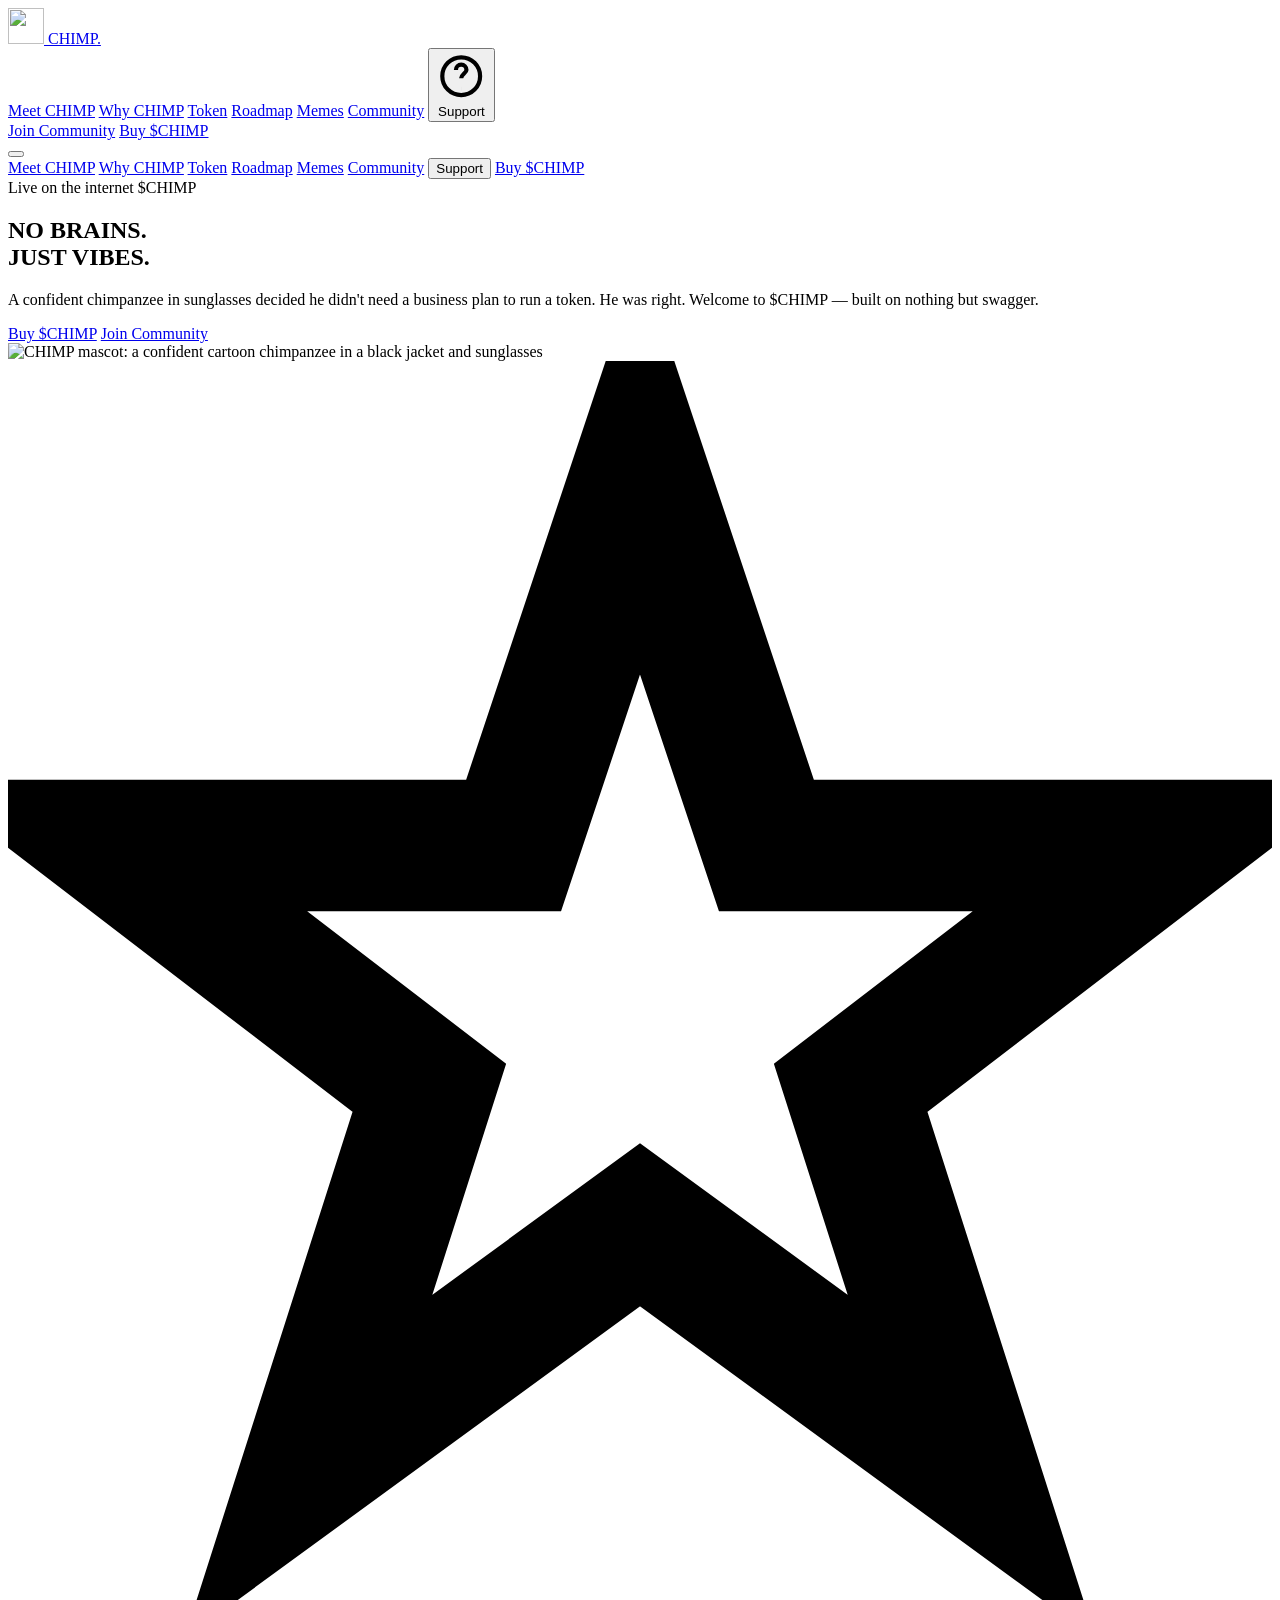
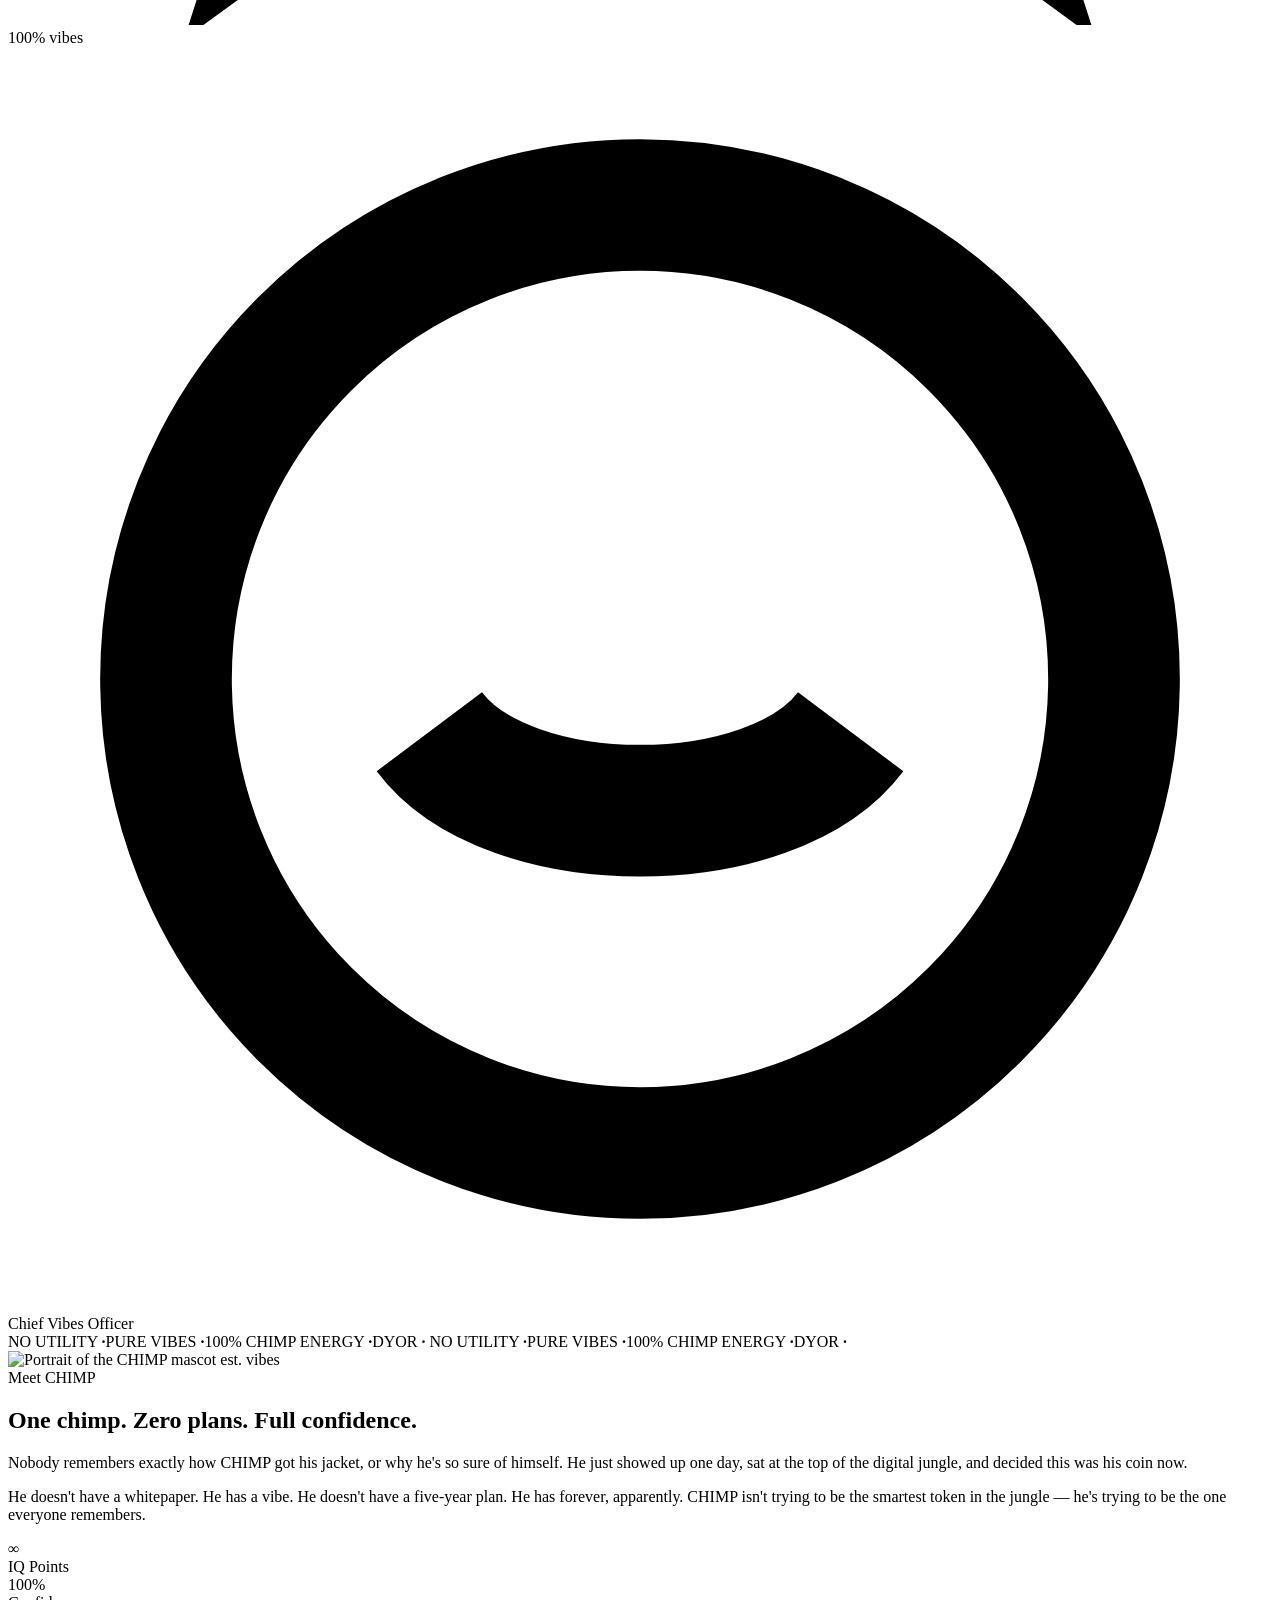
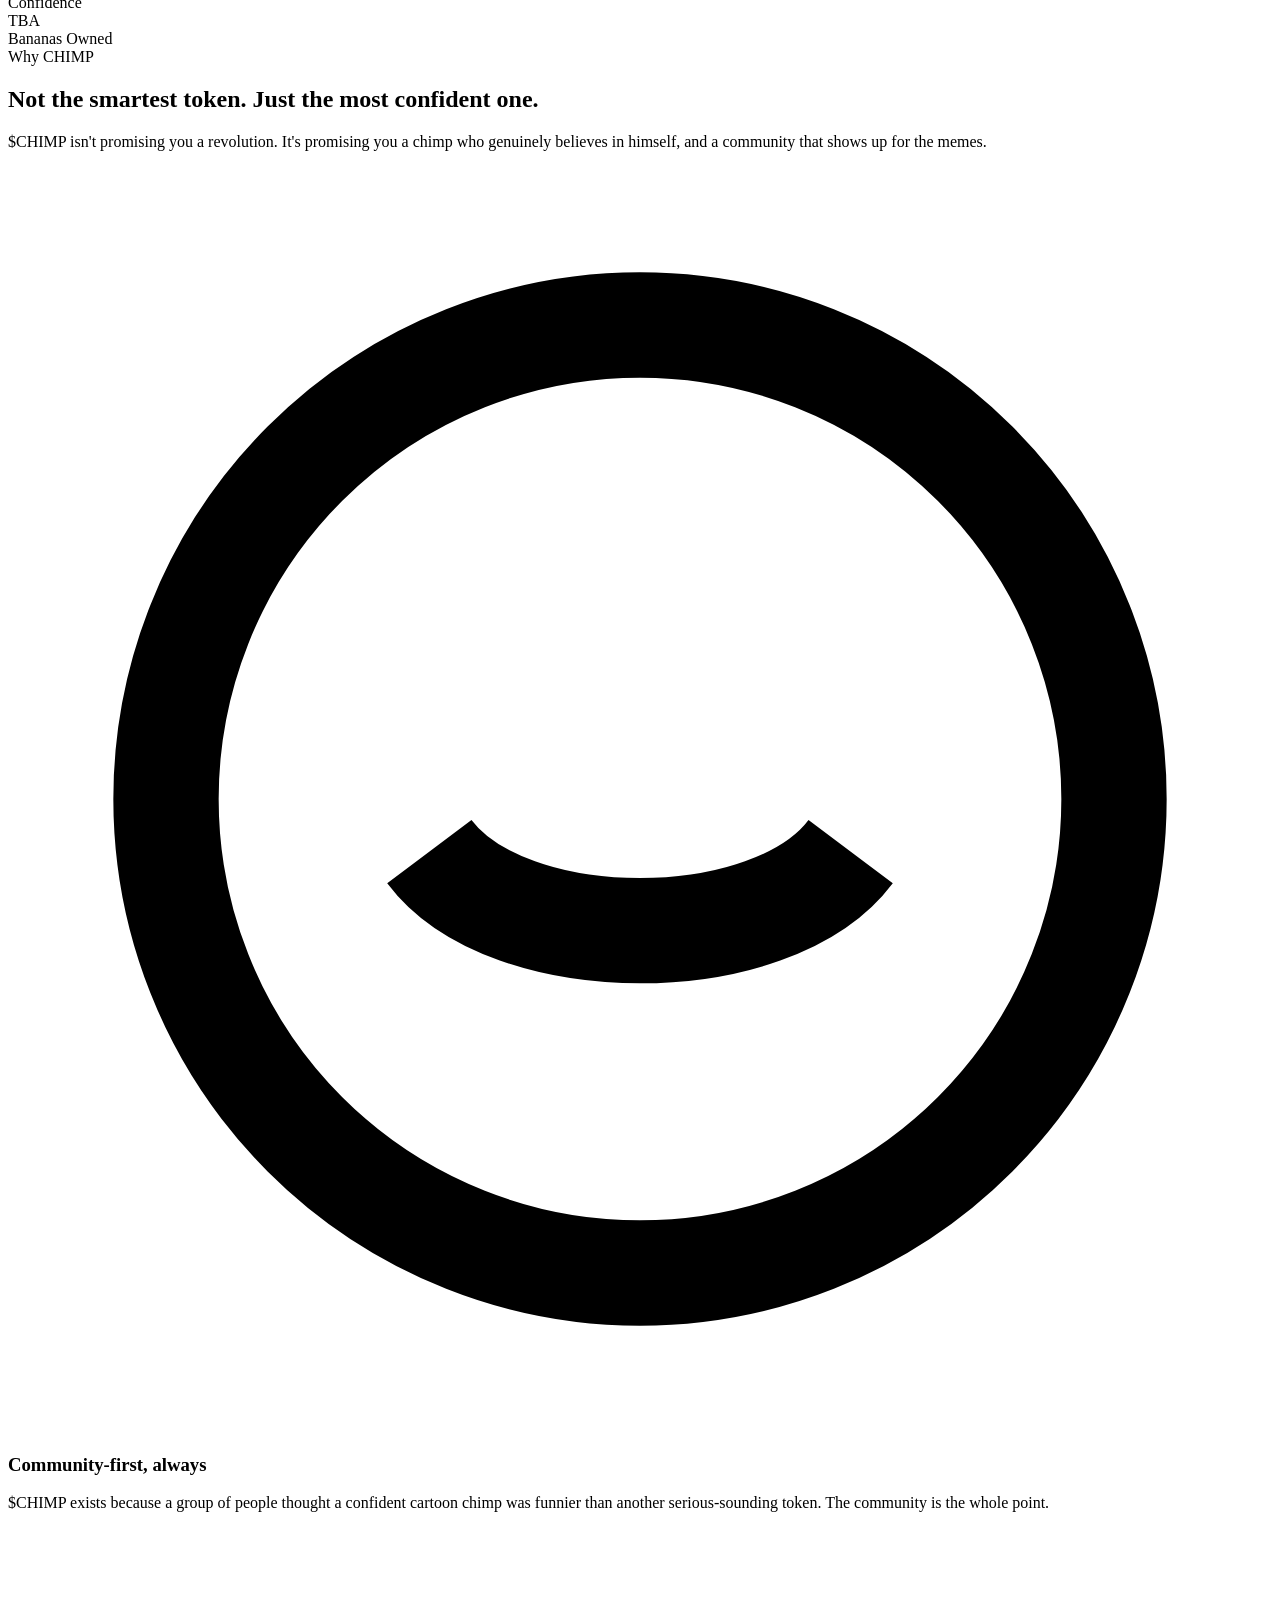
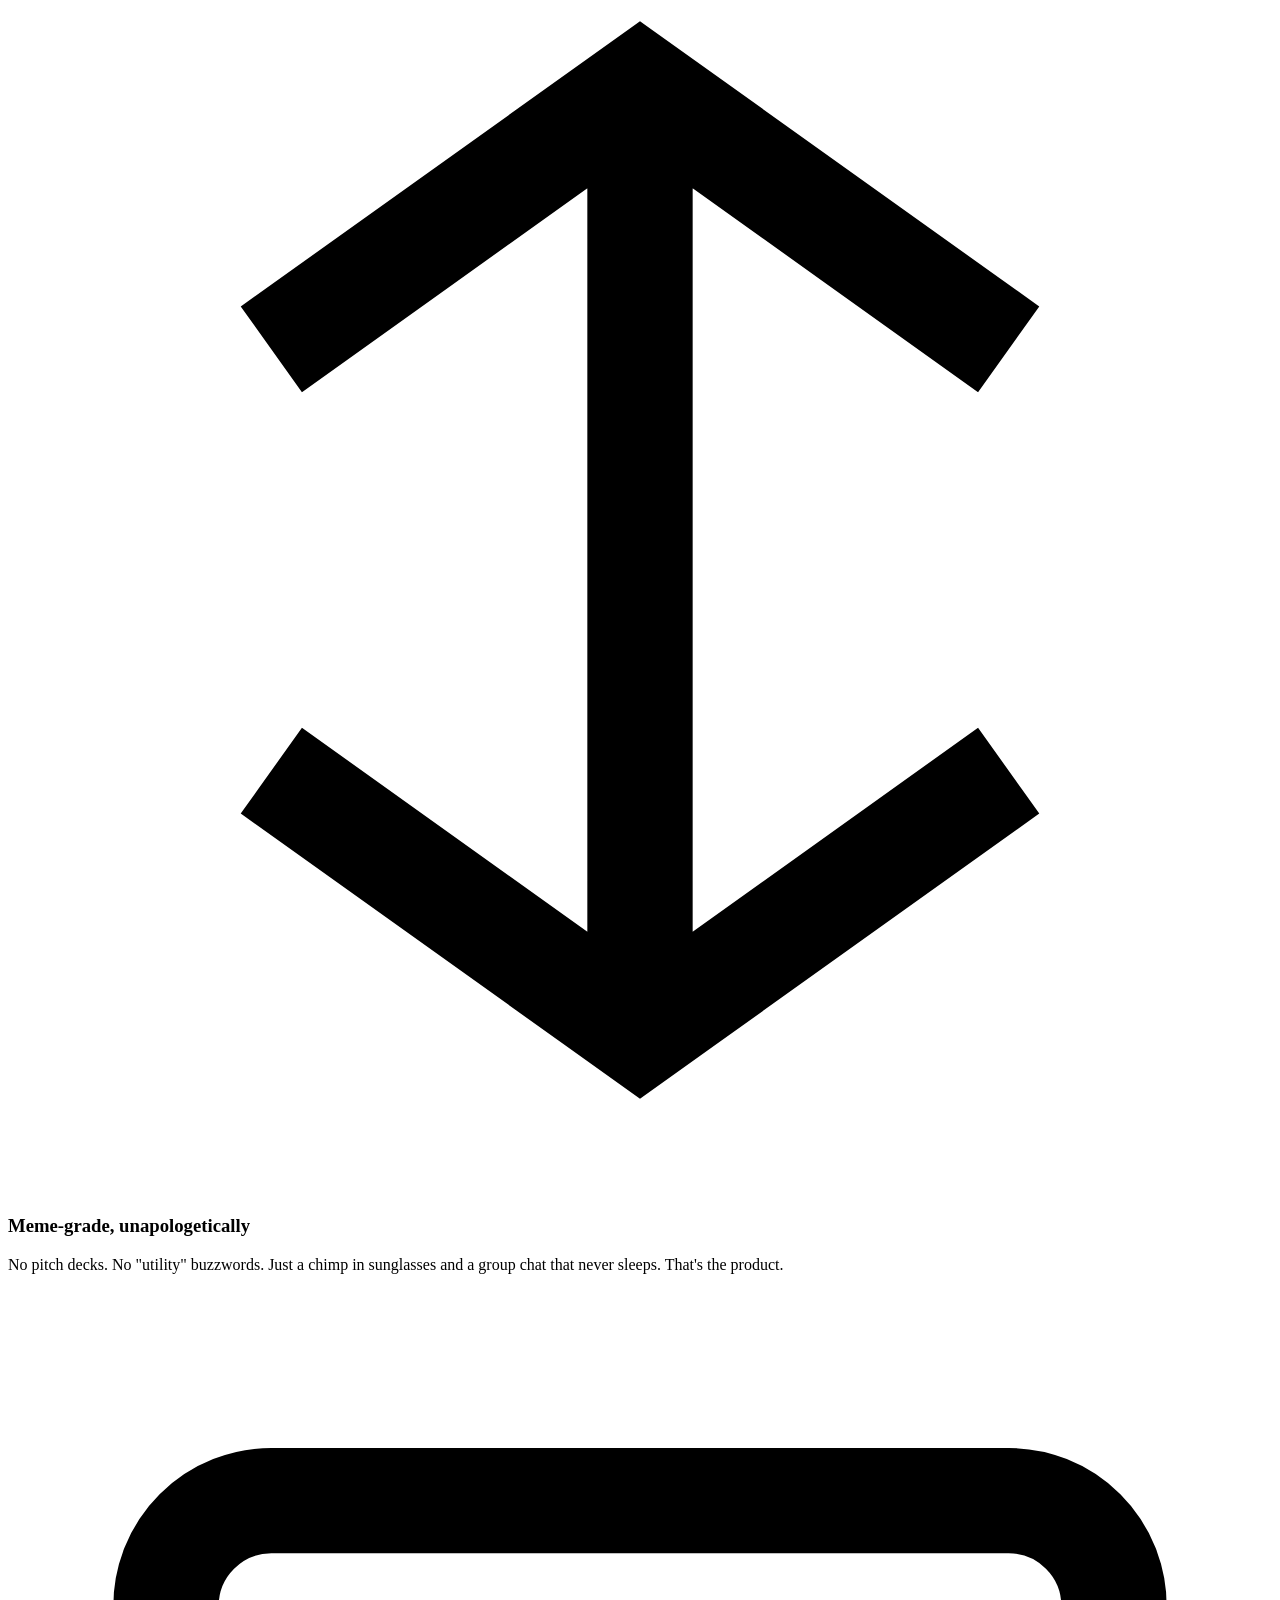
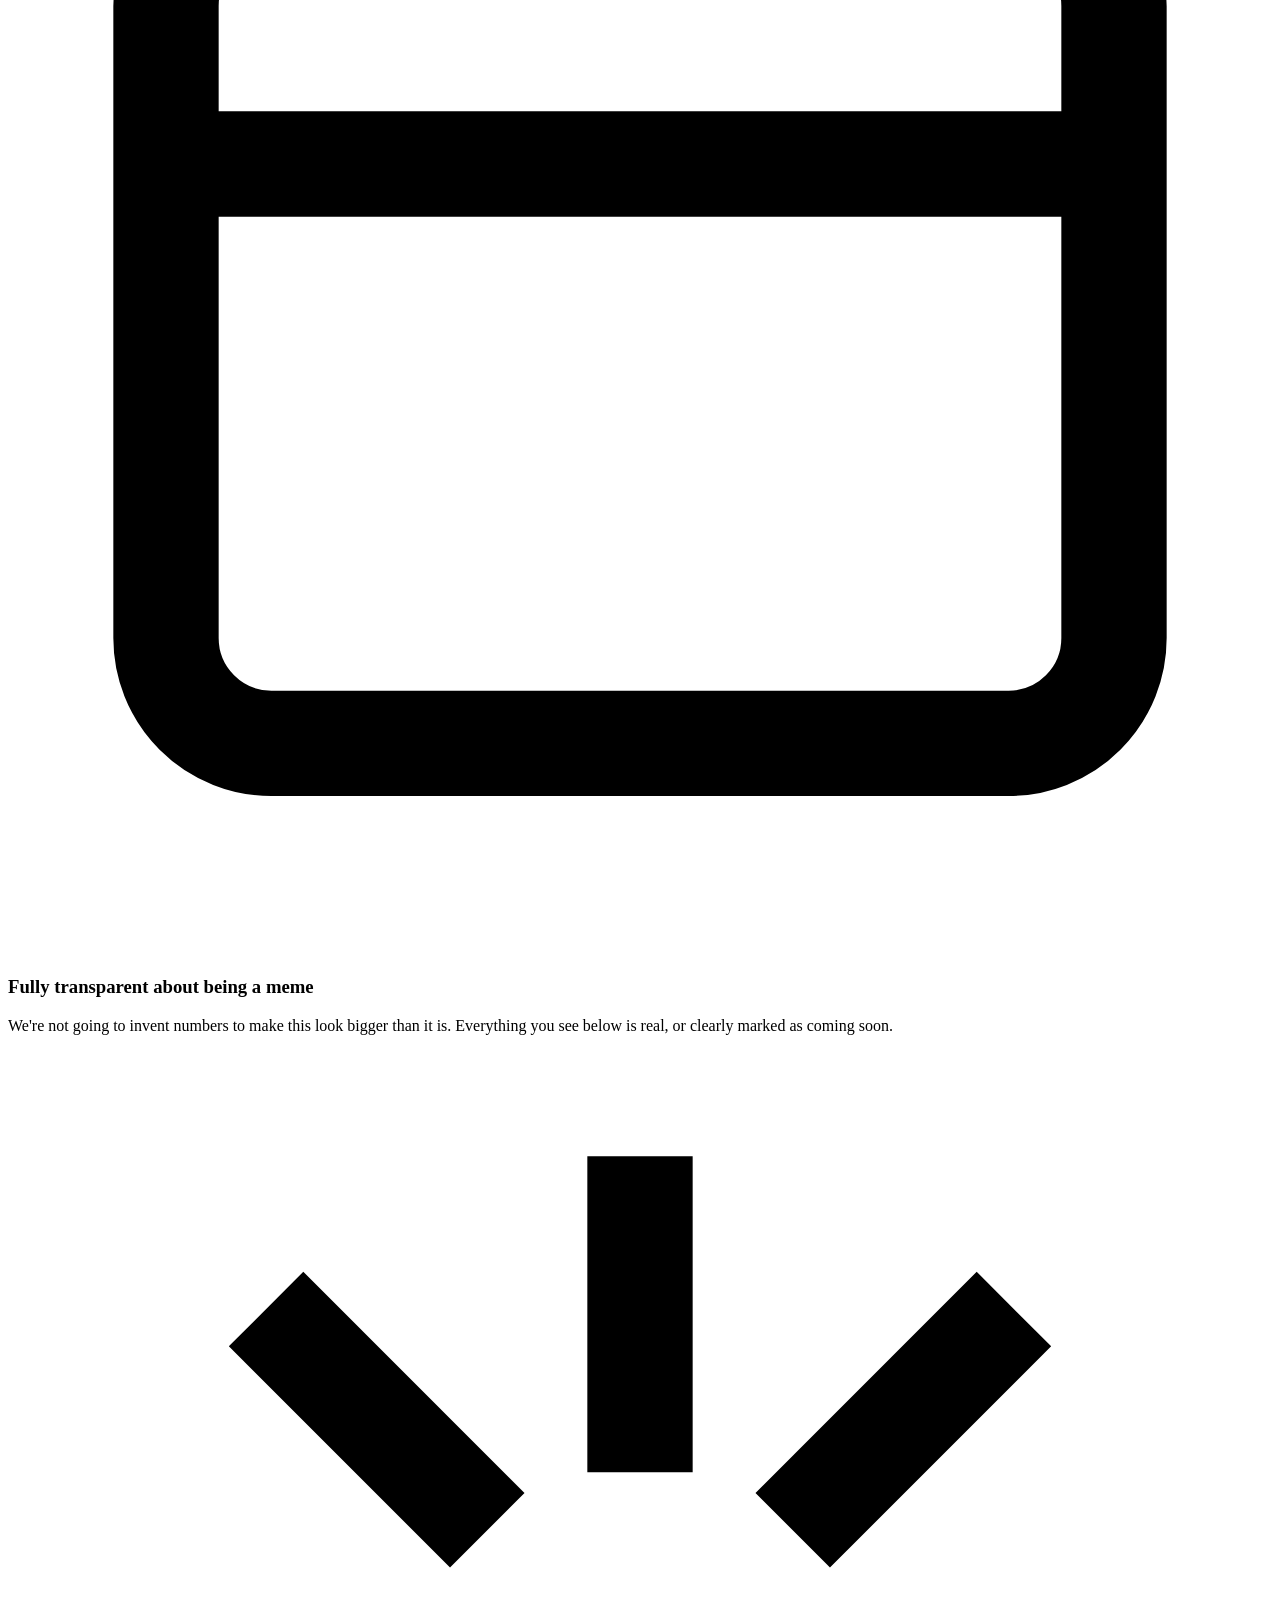
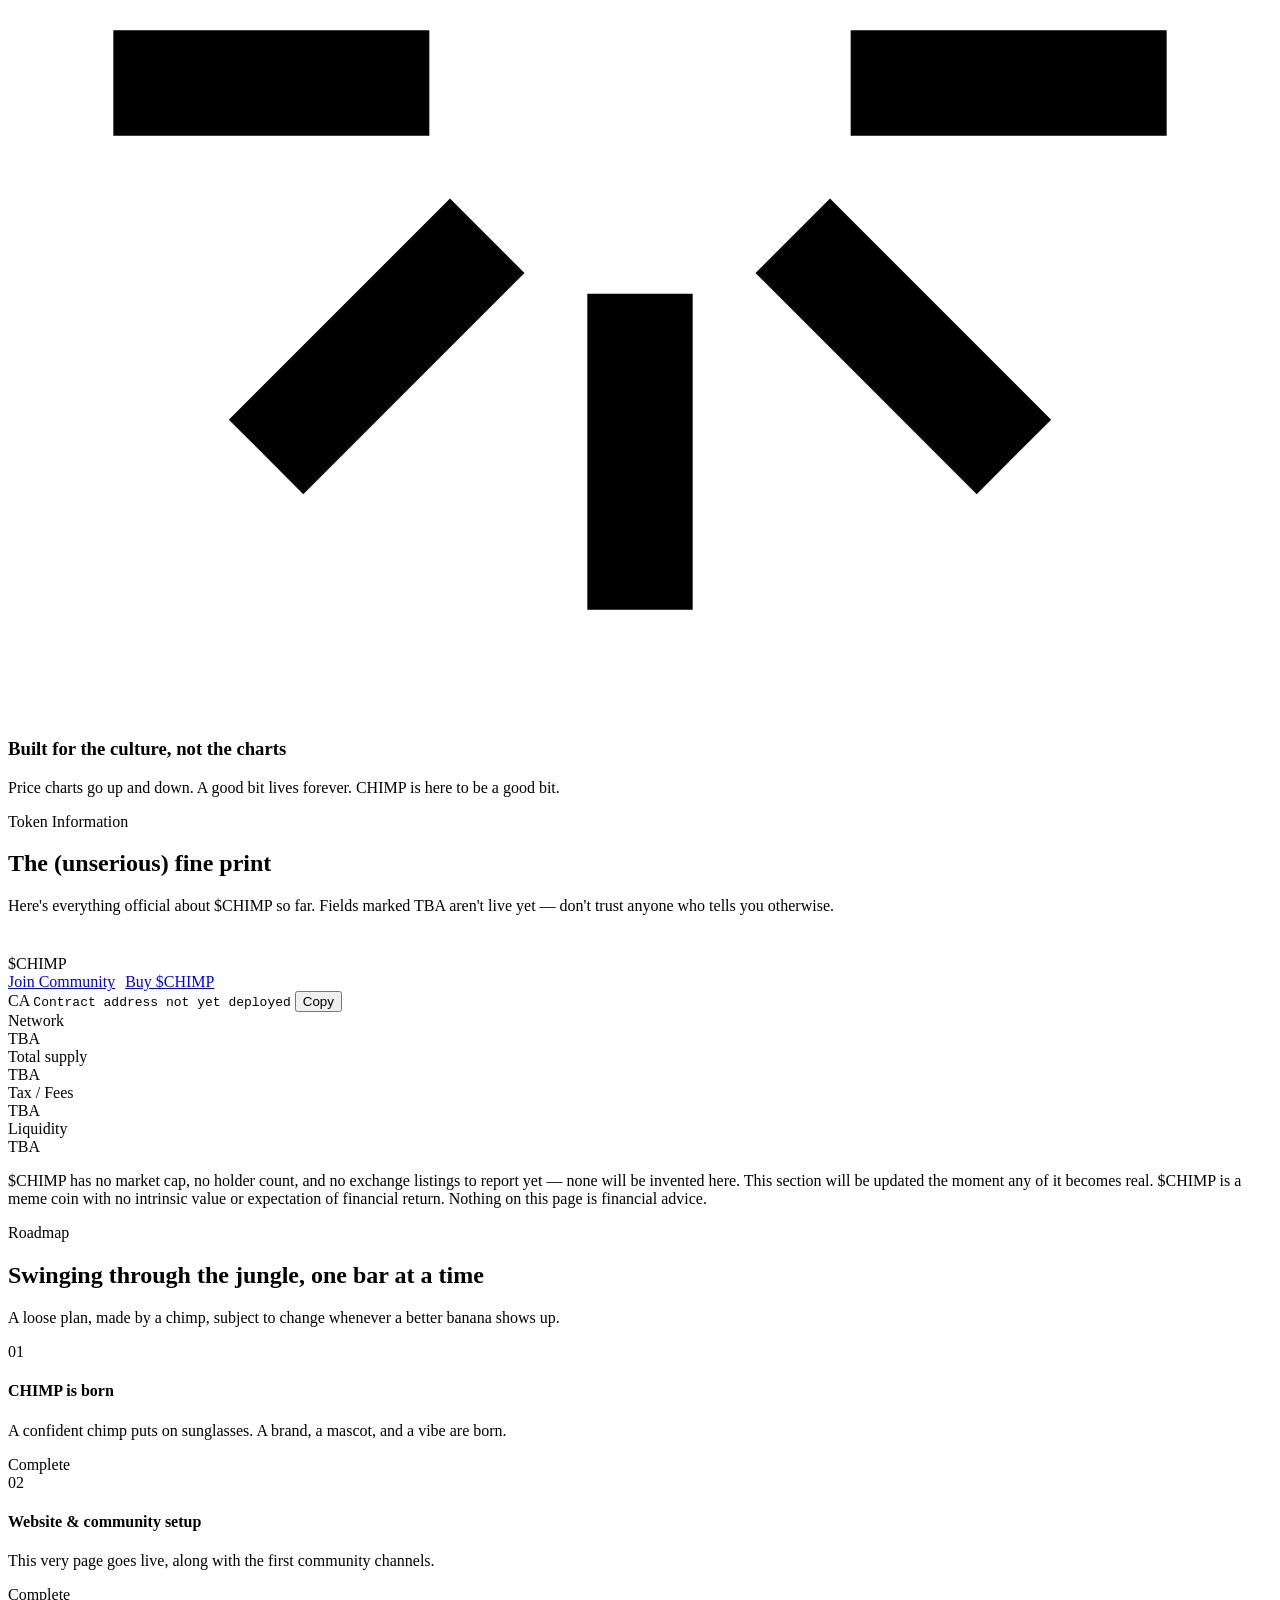
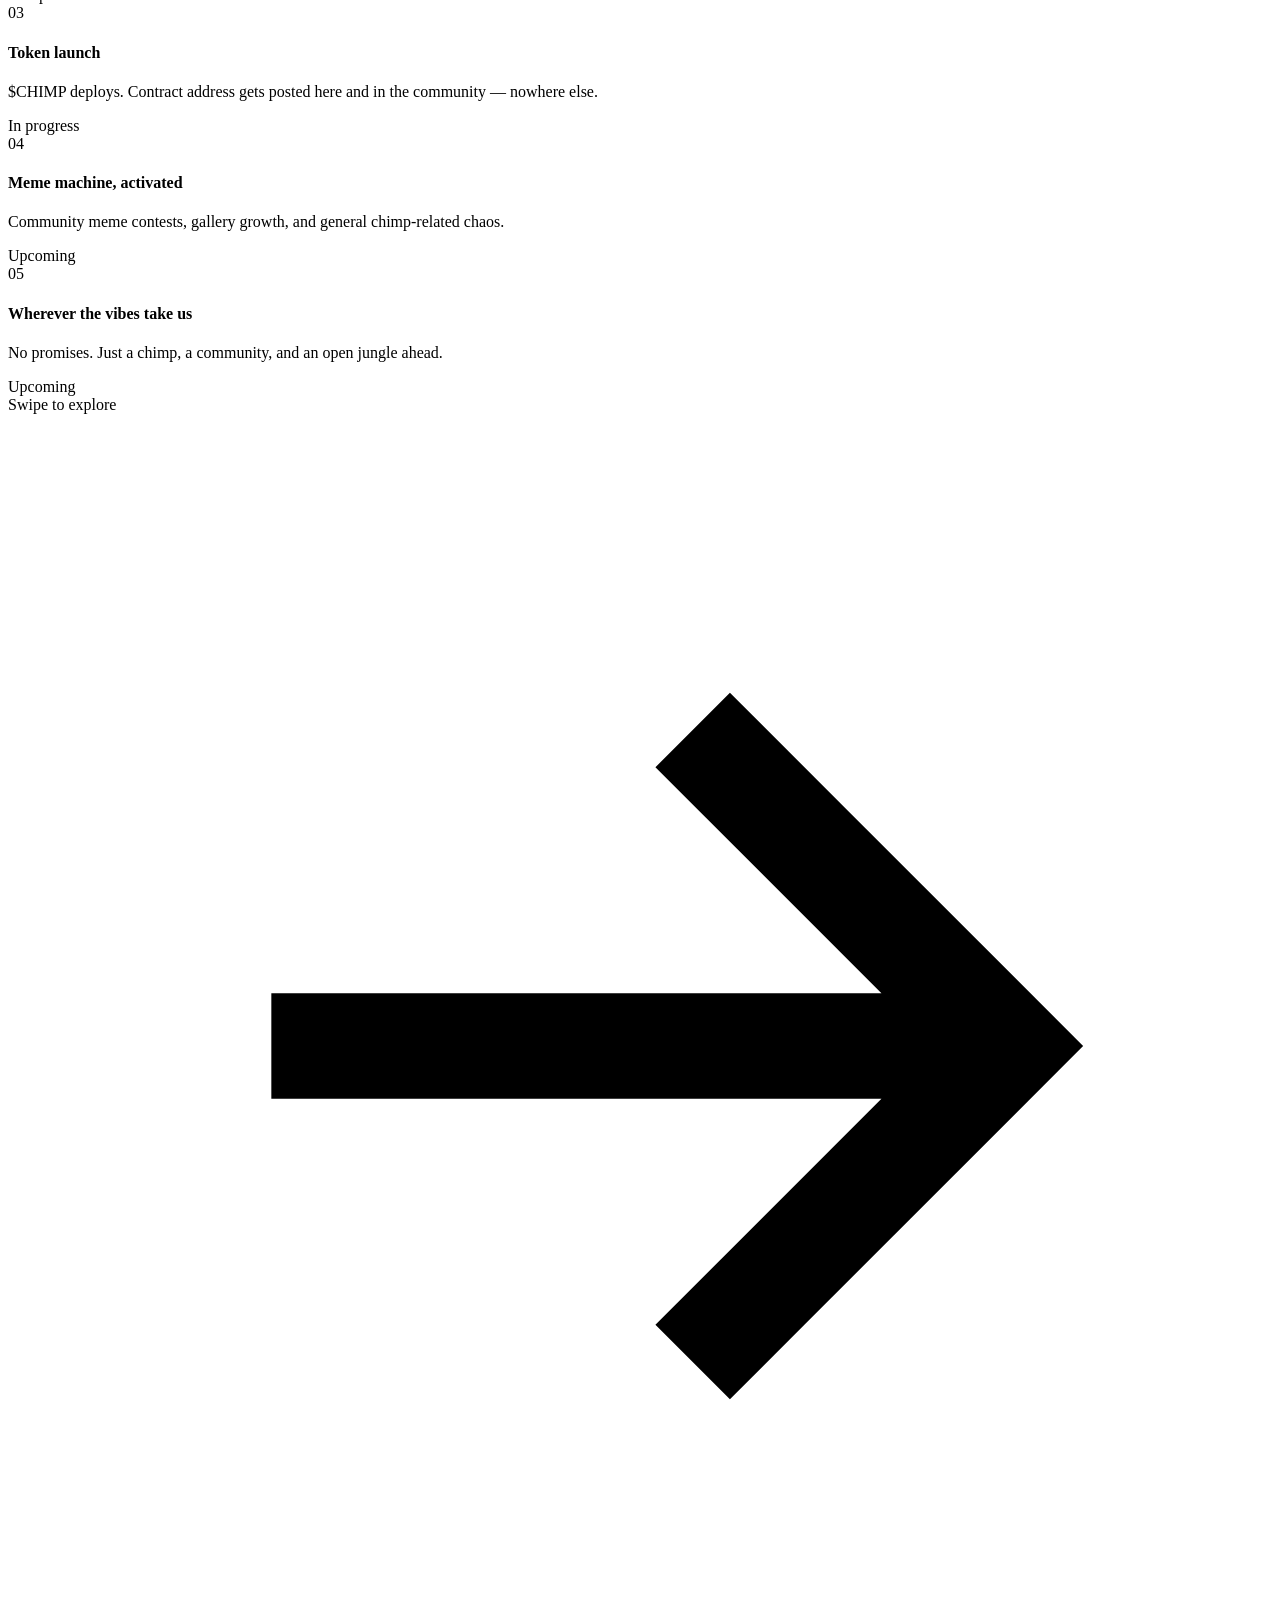
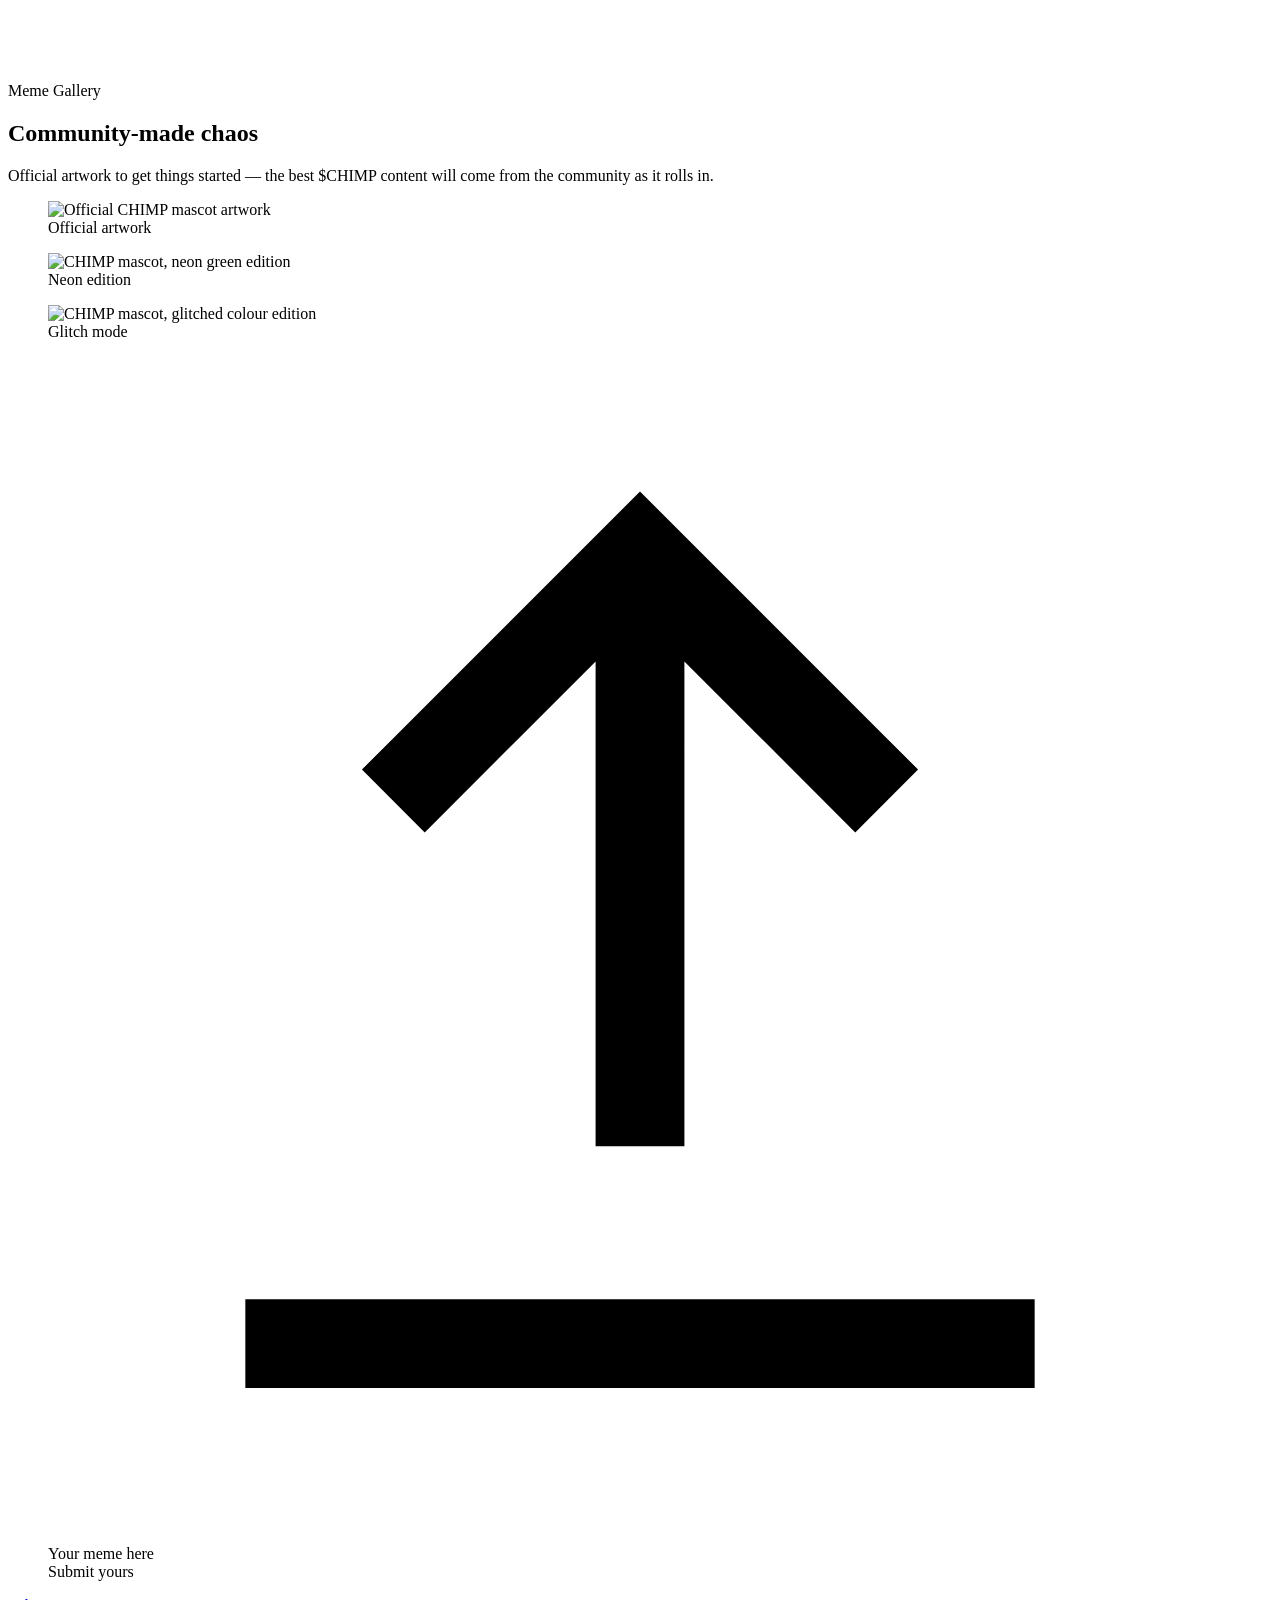
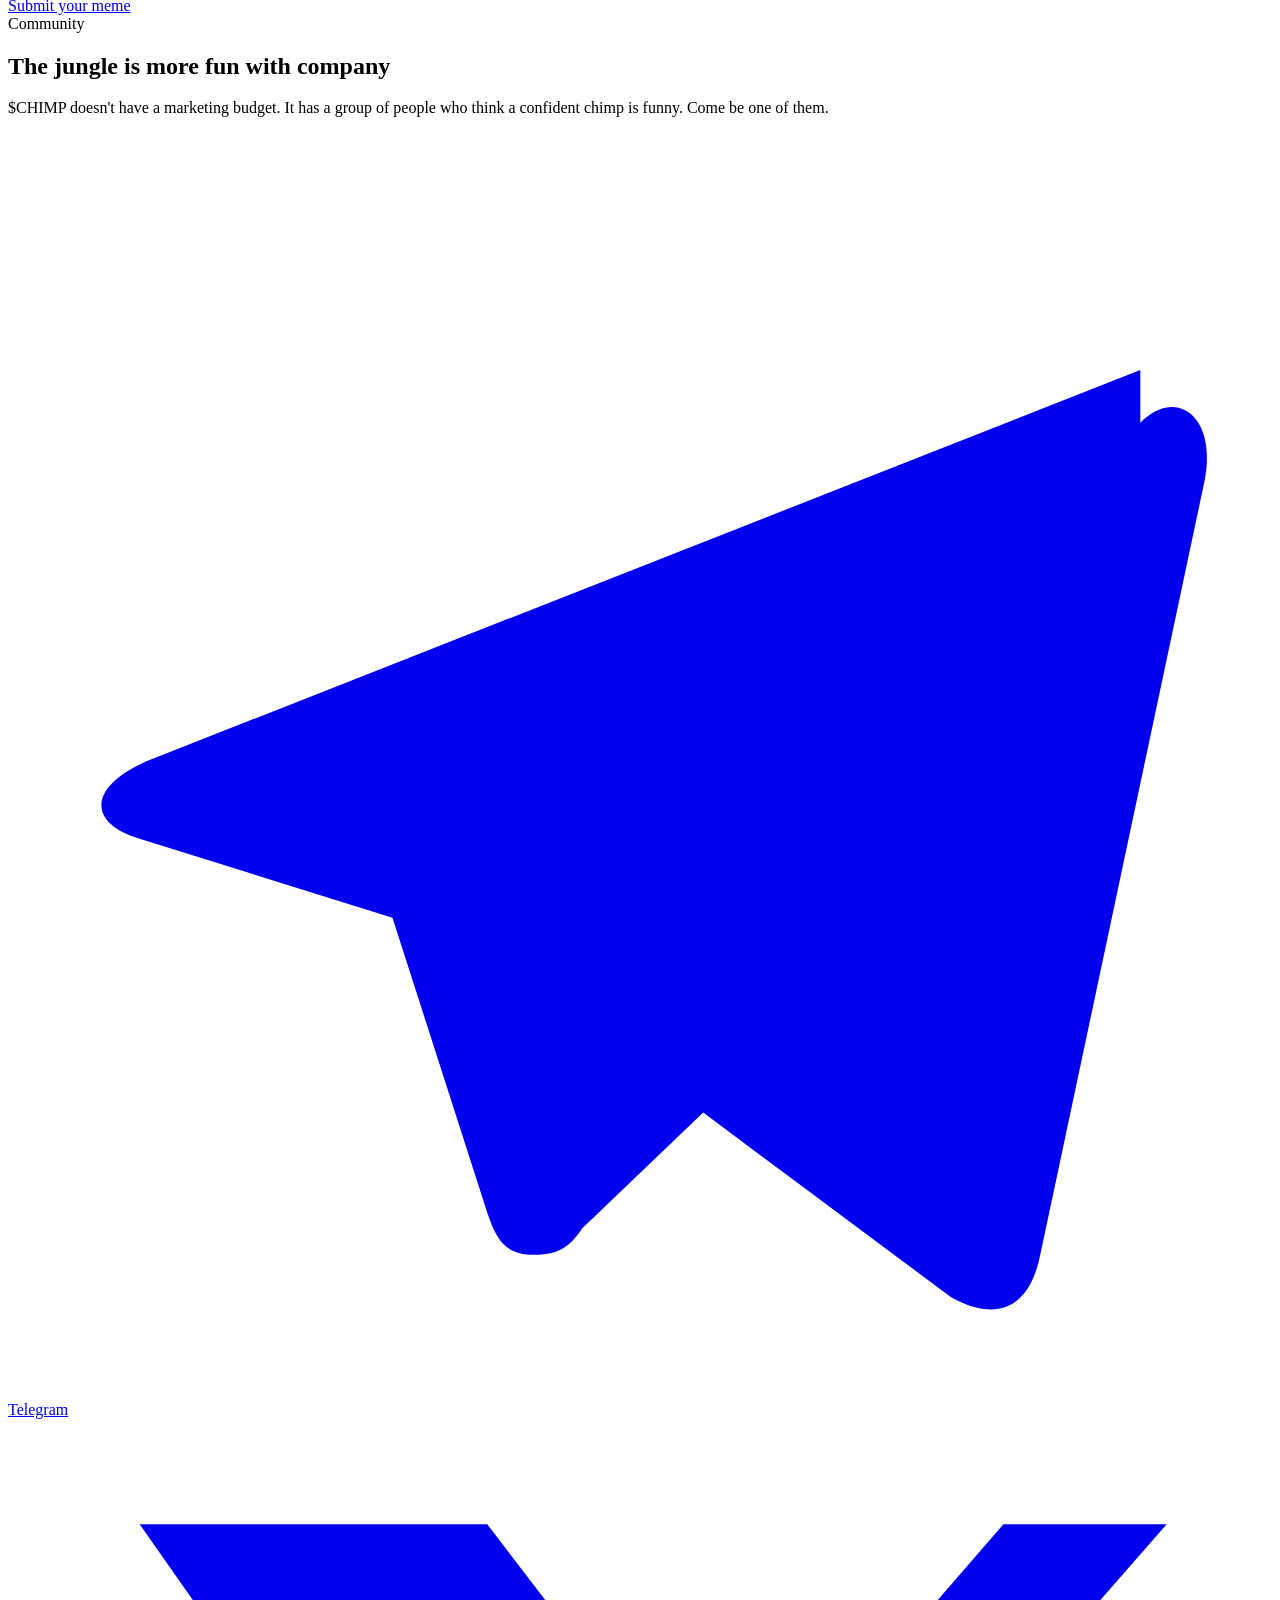
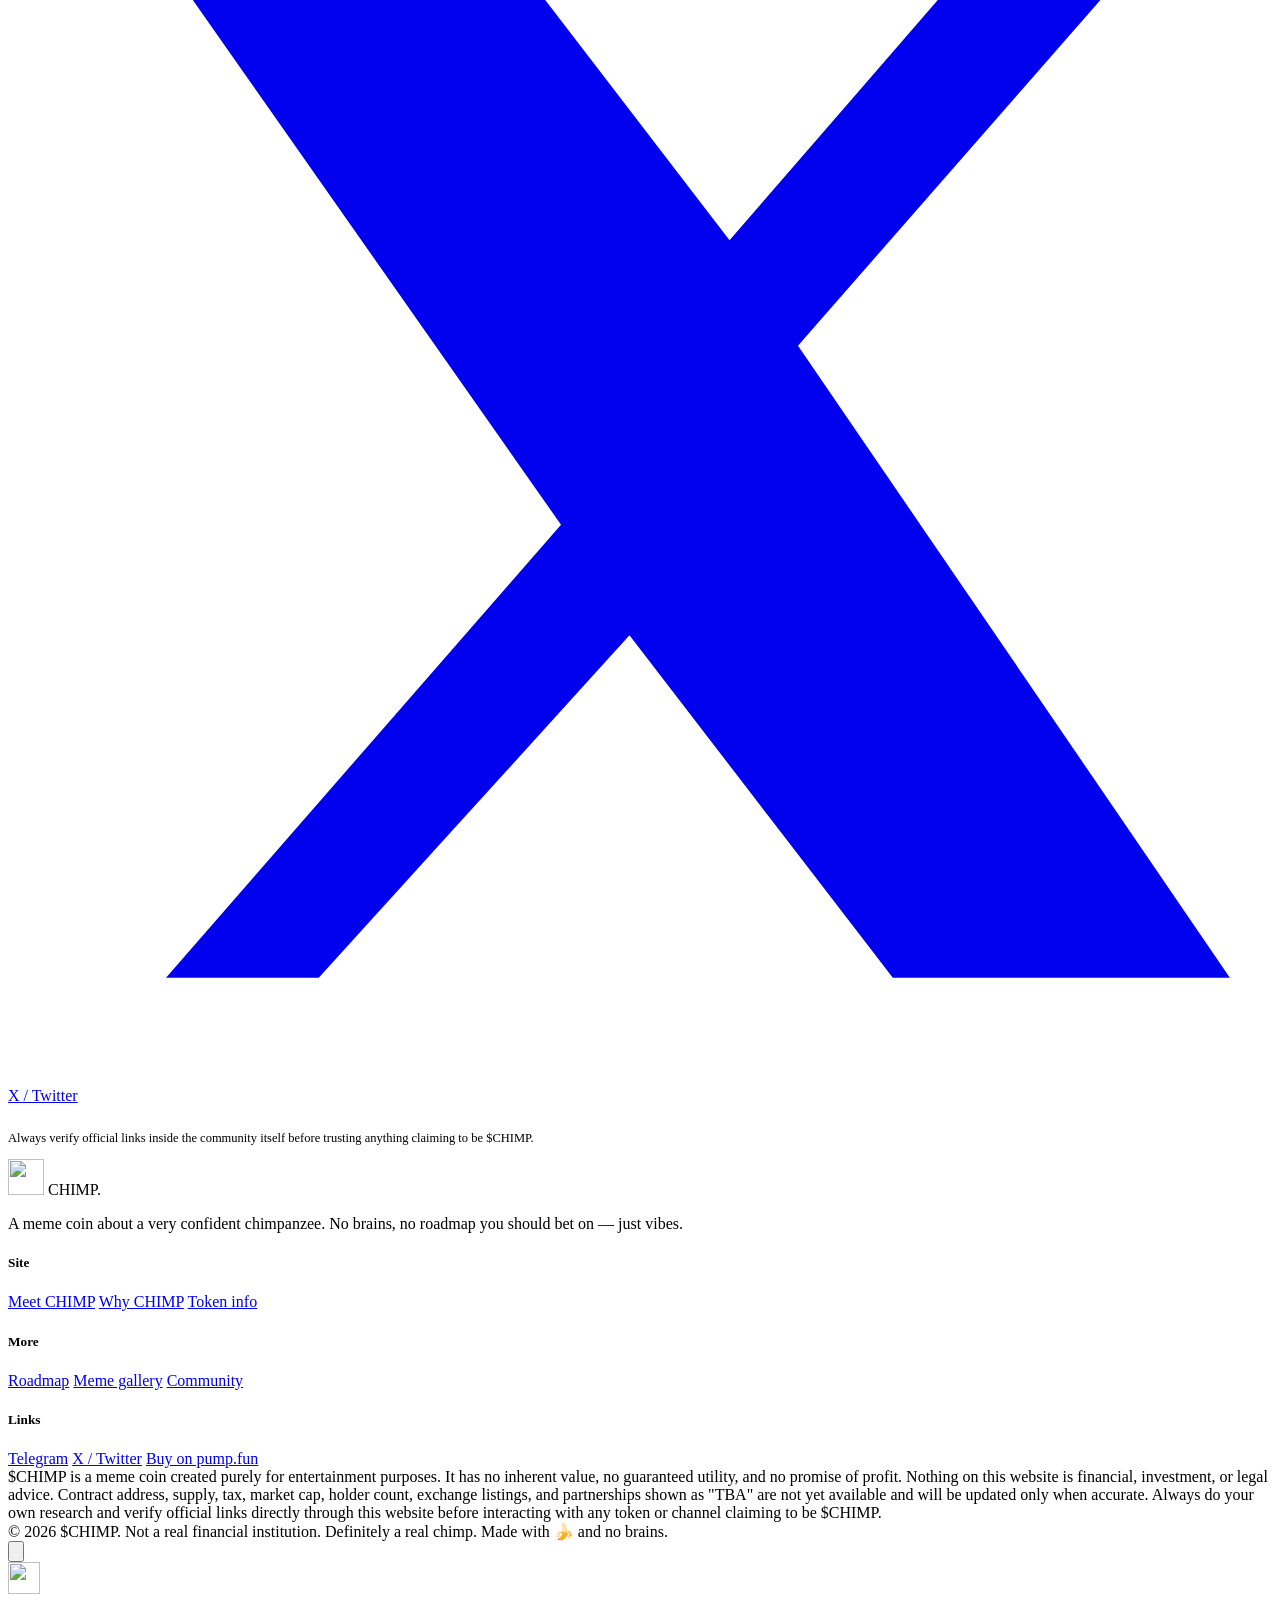
==== index.html @ d6e0fd84 "Update index.html" ====
<!DOCTYPE html>
<html lang="en">
<head>
<meta charset="UTF-8">
<meta name="viewport" content="width=device-width, initial-scale=1.0, viewport-fit=cover">
<title>$CHIMP — No Brains. Just Vibes.</title>
<meta name="description" content="$CHIMP is a meme coin with no utility, no roadmap you should trust, and unlimited vibes.">

<!-- social preview -->
<meta property="og:title" content="$CHIMP — No Brains. Just Vibes.">
<meta property="og:description" content="A confident chimpanzee in sunglasses runs this coin. No brains, no promises — just vibes.">
<meta property="og:image" content="assets/images/chimp-mascot.webp">
<meta property="og:type" content="website">
<meta name="twitter:card" content="summary_large_image">

<link rel="icon" type="image/webp" href="assets/images/chimp-icon.webp">
<link rel="apple-touch-icon" href="assets/images/chimp-icon.webp">

<!-- preload the hero image so it paints as fast as possible -->
<link rel="preload" as="image" href="assets/images/chimp-mascot.webp" type="image/webp" fetchpriority="high">

<link rel="preconnect" href="https://fonts.googleapis.com">
<link rel="preconnect" href="https://fonts.gstatic.com" crossorigin>
<link href="https://fonts.googleapis.com/css2?family=Unbounded:wght@400;500;600;800;900&family=Manrope:wght@400;500;600;700;800&display=swap" rel="stylesheet">

<link rel="stylesheet" href="css/styles.css">
</head>
<body>

<div class="canopy-noise" aria-hidden="true"></div>

<header class="site-nav" id="siteNav">
  <div class="nav-inner">
    <a href="#top" class="brand">
      <span class="brand-mark"><img src="assets/images/chimp-icon.webp" width="36" height="36" alt=""></span>
      <span class="brand-word">CHIMP<span>.</span></span>
    </a>
    <nav class="links">
      <a href="#meet">Meet CHIMP</a>
      <a href="#why">Why CHIMP</a>
      <a href="#token">Token</a>
      <a href="#roadmap">Roadmap</a>
      <a href="#memes">Memes</a>
      <a href="#community">Community</a>
      <button type="button" class="nav-support-btn" id="supportNavBtn">
        <svg viewBox="0 0 24 24" fill="none" stroke="currentColor" stroke-width="2"><path d="M12 18h.01M9.5 9a2.5 2.5 0 0 1 5 0c0 1.5-2.5 2-2.5 4"/><circle cx="12" cy="12" r="9"/></svg>
        Support
      </button>
    </nav>
    <div class="nav-cta">
      <a href="https://t.me/chimpbuytld" target="_blank" rel="noopener noreferrer" class="btn btn-ghost btn-sm">Join Community</a>
      <a href="https://pump.fun/join/unlikesalmon140" target="_blank" rel="noopener noreferrer" class="btn btn-primary btn-sm">Buy $CHIMP</a>
    </div>
    <button class="menu-btn" id="menuBtn" aria-label="Open menu" aria-expanded="false" aria-controls="mobilePanel"><span></span></button>
  </div>
</header>

<div class="mobile-panel" id="mobilePanel">
  <a href="#meet">Meet CHIMP</a>
  <a href="#why">Why CHIMP</a>
  <a href="#token">Token</a>
  <a href="#roadmap">Roadmap</a>
  <a href="#memes">Memes</a>
  <a href="#community">Community</a>
  <button type="button" id="supportMobileBtn">Support</button>
  <a href="https://pump.fun/join/unlikesalmon140" target="_blank" rel="noopener noreferrer" class="btn btn-primary">Buy $CHIMP</a>
</div>

<main id="top">

  <!-- 1. HERO -->
  <section class="hero" id="hero">
    <div class="hero-copy">
      <div class="badge-row">
        <span class="pill"><span class="dot"></span> Live on the internet</span>
        <span class="pill">$CHIMP</span>
      </div>
      <h1>NO BRAINS.<br><span class="line2">JUST VIBES.</span></h1>
      <p class="lede">A confident chimpanzee in sunglasses decided he didn't need a business plan to run a token. He was right. Welcome to $CHIMP — built on nothing but swagger.</p>
      <div class="hero-actions">
        <a href="https://pump.fun/join/unlikesalmon140" target="_blank" rel="noopener noreferrer" class="btn btn-primary">Buy $CHIMP</a>
        <a href="https://t.me/chimpbuytld" target="_blank" rel="noopener noreferrer" class="btn btn-ghost">Join Community</a>
      </div>
    </div>
    <div class="hero-art">
      <div class="hero-stage" id="heroStage">
        <div class="glow-orb" aria-hidden="true"></div>
        <div class="stage-ring ring2" aria-hidden="true"></div>
        <div class="stage-ring" aria-hidden="true"></div>
        <div class="spotlight-beam" aria-hidden="true"></div>
        <div class="mascot-frame animate" id="mascotFrame">
          <div class="mascot-tilt" id="mascotTilt">
            <img src="assets/images/chimp-mascot.webp" width="1103" height="1100" alt="CHIMP mascot: a confident cartoon chimpanzee in a black jacket and sunglasses" fetchpriority="high">
            <div class="mascot-shine" aria-hidden="true"></div>
          </div>
        </div>
        <span class="stage-chip chip-a"><svg viewBox="0 0 24 24" fill="none" stroke="currentColor" stroke-width="2.5"><path d="M12 2l2.4 7.2H22l-6 4.6 2.3 7.2L12 16.4l-6.3 4.6L8 13.8 2 9.2h7.6z"/></svg> 100% vibes</span>
        <span class="stage-chip chip-b"><svg viewBox="0 0 24 24" fill="none" stroke="currentColor" stroke-width="2.5"><circle cx="12" cy="12" r="9"/><path d="M8 13c1.5 2 6.5 2 8 0"/></svg> Chief Vibes Officer</span>
      </div>
    </div>
  </section>

  <div class="wrap">
    <div class="ticker-strip">
      <div class="ticker-track" aria-hidden="true">
        <span>NO UTILITY <b>·</b></span><span>PURE VIBES <b>·</b></span><span>100% CHIMP ENERGY <b>·</b></span><span>DYOR <b>·</b></span>
        <span>NO UTILITY <b>·</b></span><span>PURE VIBES <b>·</b></span><span>100% CHIMP ENERGY <b>·</b></span><span>DYOR <b>·</b></span>
      </div>
    </div>
  </div>

  <!-- 2. MEET CHIMP -->
  <section class="section-pad" id="meet">
    <div class="wrap">
      <div class="meet-grid">
        <div class="meet-art">
          <div class="frame">
            <img src="assets/images/chimp-mascot.webp" width="1103" height="1100" loading="lazy" alt="Portrait of the CHIMP mascot">
            <span class="corner-tag">est. vibes</span>
          </div>
        </div>
        <div class="meet-copy">
          <div class="eyebrow-tag">Meet CHIMP</div>
          <h2 class="section-title" style="max-width:none;">One chimp. Zero plans. Full confidence.</h2>
          <p>Nobody remembers exactly how CHIMP got his jacket, or why he's so sure of himself. He just showed up one day, sat at the top of the digital jungle, and decided this was his coin now.</p>
          <p>He doesn't have a whitepaper. He has a vibe. He doesn't have a five-year plan. He has forever, apparently. CHIMP isn't trying to be the smartest token in the jungle — he's trying to be the one everyone remembers.</p>
          <div class="stat-row">
            <div class="stat-card"><div class="num">∞</div><div class="lbl">IQ Points</div></div>
            <div class="stat-card"><div class="num">100%</div><div class="lbl">Confidence</div></div>
            <div class="stat-card"><div class="num">TBA</div><div class="lbl">Bananas Owned</div></div>
          </div>
        </div>
      </div>
    </div>
  </section>

  <!-- 3. WHY CHIMP -->
  <section class="section-pad" id="why" style="background:var(--panel);">
    <div class="wrap">
      <div class="eyebrow-tag">Why CHIMP</div>
      <h2 class="section-title">Not the smartest token. Just the most confident one.</h2>
      <p class="section-lede">$CHIMP isn't promising you a revolution. It's promising you a chimp who genuinely believes in himself, and a community that shows up for the memes.</p>

      <div class="vine-list">
        <div class="vine-item">
          <div class="vine-node"><svg viewBox="0 0 24 24" fill="none" stroke="currentColor" stroke-width="2"><circle cx="12" cy="12" r="9"/><path d="M8 13c1.5 2 6.5 2 8 0"/></svg></div>
          <h3>Community-first, always</h3>
          <p>$CHIMP exists because a group of people thought a confident cartoon chimp was funnier than another serious-sounding token. The community is the whole point.</p>
        </div>
        <div class="vine-item">
          <div class="vine-node"><svg viewBox="0 0 24 24" fill="none" stroke="currentColor" stroke-width="2"><path d="M12 3v18M5 8l7-5 7 5M5 16l7 5 7-5"/></svg></div>
          <h3>Meme-grade, unapologetically</h3>
          <p>No pitch decks. No "utility" buzzwords. Just a chimp in sunglasses and a group chat that never sleeps. That's the product.</p>
        </div>
        <div class="vine-item">
          <div class="vine-node"><svg viewBox="0 0 24 24" fill="none" stroke="currentColor" stroke-width="2"><rect x="3" y="4" width="18" height="16" rx="2"/><path d="M3 9h18"/></svg></div>
          <h3>Fully transparent about being a meme</h3>
          <p>We're not going to invent numbers to make this look bigger than it is. Everything you see below is real, or clearly marked as coming soon.</p>
        </div>
        <div class="vine-item">
          <div class="vine-node"><svg viewBox="0 0 24 24" fill="none" stroke="currentColor" stroke-width="2"><path d="M12 2v6M12 16v6M4.9 4.9l4.2 4.2M14.9 14.9l4.2 4.2M2 12h6M16 12h6M4.9 19.1l4.2-4.2M14.9 9.1l4.2-4.2"/></svg></div>
          <h3>Built for the culture, not the charts</h3>
          <p>Price charts go up and down. A good bit lives forever. CHIMP is here to be a good bit.</p>
        </div>
      </div>
    </div>
  </section>

  <!-- 4. TOKEN INFO -->
  <section class="section-pad" id="token">
    <div class="wrap">
      <div class="eyebrow-tag">Token Information</div>
      <h2 class="section-title">The (unserious) fine print</h2>
      <p class="section-lede" style="margin-bottom:40px;">Here's everything official about $CHIMP so far. Fields marked TBA aren't live yet — don't trust anyone who tells you otherwise.</p>

      <div class="token-panel">
        <div class="token-head">
          <div class="ticker-chip"><span class="dotpulse"></span> $CHIMP</div>
          <div style="display:flex; gap:10px; flex-wrap:wrap;">
            <a href="https://t.me/chimpbuytld" target="_blank" rel="noopener noreferrer" class="btn btn-ghost btn-sm">Join Community</a>
            <a href="https://pump.fun/join/unlikesalmon140" target="_blank" rel="noopener noreferrer" class="btn btn-primary btn-sm">Buy $CHIMP</a>
          </div>
        </div>

        <div class="contract-row">
          <span>CA</span>
          <code>Contract address not yet deployed</code>
          <button class="copy-btn" id="copyBtn" type="button">Copy</button>
        </div>

        <div class="token-grid">
          <div class="token-field"><div class="k">Network</div><div class="v tba">TBA</div></div>
          <div class="token-field"><div class="k">Total supply</div><div class="v tba">TBA</div></div>
          <div class="token-field"><div class="k">Tax / Fees</div><div class="v tba">TBA</div></div>
          <div class="token-field"><div class="k">Liquidity</div><div class="v tba">TBA</div></div>
        </div>

        <p class="token-note">$CHIMP has no market cap, no holder count, and no exchange listings to report yet — none will be invented here. This section will be updated the moment any of it becomes real. $CHIMP is a meme coin with no intrinsic value or expectation of financial return. Nothing on this page is financial advice.</p>
      </div>
    </div>
  </section>

  <!-- 5. ROADMAP -->
  <section class="section-pad" id="roadmap" style="background:var(--panel);">
    <div class="wrap">
      <div class="eyebrow-tag">Roadmap</div>
      <h2 class="section-title">Swinging through the jungle, one bar at a time</h2>
      <p class="section-lede">A loose plan, made by a chimp, subject to change whenever a better banana shows up.</p>

      <div class="bars-scroll">
        <div class="bars-track">
          <div class="bar-stop done">
            <div class="bar-hook">01</div>
            <h4>CHIMP is born</h4>
            <p>A confident chimp puts on sunglasses. A brand, a mascot, and a vibe are born.</p>
            <span class="bar-status">Complete</span>
          </div>
          <div class="bar-stop done">
            <div class="bar-hook">02</div>
            <h4>Website & community setup</h4>
            <p>This very page goes live, along with the first community channels.</p>
            <span class="bar-status">Complete</span>
          </div>
          <div class="bar-stop">
            <div class="bar-hook">03</div>
            <h4>Token launch</h4>
            <p>$CHIMP deploys. Contract address gets posted here and in the community — nowhere else.</p>
            <span class="bar-status">In progress</span>
          </div>
          <div class="bar-stop">
            <div class="bar-hook">04</div>
            <h4>Meme machine, activated</h4>
            <p>Community meme contests, gallery growth, and general chimp-related chaos.</p>
            <span class="bar-status">Upcoming</span>
          </div>
          <div class="bar-stop">
            <div class="bar-hook">05</div>
            <h4>Wherever the vibes take us</h4>
            <p>No promises. Just a chimp, a community, and an open jungle ahead.</p>
            <span class="bar-status">Upcoming</span>
          </div>
        </div>
      </div>
      <div class="scroll-hint">
        <span>Swipe to explore</span>
        <svg viewBox="0 0 24 24" fill="none" stroke="currentColor" stroke-width="2"><path d="M5 12h14M13 6l6 6-6 6"/></svg>
      </div>
    </div>
  </section>

  <!-- 6. MEME GALLERY -->
  <section class="section-pad" id="memes">
    <div class="wrap">
      <div class="eyebrow-tag">Meme Gallery</div>
      <h2 class="section-title">Community-made chaos</h2>
      <p class="section-lede">Official artwork to get things started — the best $CHIMP content will come from the community as it rolls in.</p>

      <div class="meme-collage">
        <figure class="meme-card">
          <div class="meme-thumb"><img src="assets/images/chimp-mascot.webp" width="1103" height="1100" loading="lazy" alt="Official CHIMP mascot artwork"></div>
          <figcaption>Official artwork</figcaption>
        </figure>
        <figure class="meme-card">
          <div class="meme-thumb"><img src="assets/images/meme-duotone.webp" width="1103" height="1100" loading="lazy" alt="CHIMP mascot, neon green edition"></div>
          <figcaption>Neon edition</figcaption>
        </figure>
        <figure class="meme-card">
          <div class="meme-thumb"><img src="assets/images/meme-glitch.webp" width="1103" height="1100" loading="lazy" alt="CHIMP mascot, glitched colour edition"></div>
          <figcaption>Glitch mode</figcaption>
        </figure>
        <figure class="meme-card">
          <div class="meme-thumb placeholder">
            <svg viewBox="0 0 24 24" fill="none" stroke="currentColor" stroke-width="1.8"><path d="M12 16V4M7 9l5-5 5 5M4 20h16"/></svg>
            Your meme here
          </div>
          <figcaption>Submit yours</figcaption>
        </figure>
      </div>
      <div class="meme-cta">
        <a href="https://t.me/chimpbuytld" target="_blank" rel="noopener noreferrer" class="btn btn-ghost">Submit your meme</a>
      </div>
    </div>
  </section>

  <!-- 7. COMMUNITY -->
  <section class="section-pad" id="community" style="background:var(--panel);">
    <div class="wrap">
      <div class="community-panel">
        <div class="eyebrow-tag" style="justify-content:center; display:inline-flex;">Community</div>
        <h2 class="section-title">The jungle is more fun with company</h2>
        <p class="section-lede">$CHIMP doesn't have a marketing budget. It has a group of people who think a confident chimp is funny. Come be one of them.</p>
        <div class="social-row">
          <a href="https://t.me/chimpbuytld" target="_blank" rel="noopener noreferrer" class="social-chip"><svg viewBox="0 0 24 24" fill="currentColor"><path d="M21.5 4.5L2.7 11.9c-1.2.5-1.2 1.2-.2 1.5l4.8 1.5 1.8 5.6c.2.6.4.8.9.8s.7-.2.9-.5l2.3-2.2 4.7 3.5c.9.5 1.5.2 1.7-.8l3.1-14.6c.3-1.3-.5-1.9-1.2-1.2z"/></svg> Telegram</a>
          <a href="https://x.com/chimpltdtw4m" target="_blank" rel="noopener noreferrer" class="social-chip"><svg viewBox="0 0 24 24" fill="currentColor"><path d="M18.9 2H22l-7 8 8.2 12h-6.4l-5-6.5L5.9 22H3l7.5-8.6L2.5 2h6.6l4.6 6z"/></svg> X / Twitter</a>
        </div>
        <p style="margin-top:26px; font-size:12.5px; color:var(--muted-2);">Always verify official links inside the community itself before trusting anything claiming to be $CHIMP.</p>
      </div>
    </div>
  </section>

</main>

<!-- 8. FOOTER -->
<footer>
  <div class="wrap">
    <div class="footer-top">
      <div>
        <div class="footer-brand">
          <span class="brand-mark"><img src="assets/images/chimp-icon.webp" width="36" height="36" alt=""></span>
          <span class="brand-word">CHIMP<span>.</span></span>
        </div>
        <p class="footer-tag">A meme coin about a very confident chimpanzee. No brains, no roadmap you should bet on — just vibes.</p>
      </div>
      <div class="footer-cols">
        <div class="footer-col">
          <h5>Site</h5>
          <a href="#meet">Meet CHIMP</a>
          <a href="#why">Why CHIMP</a>
          <a href="#token">Token info</a>
        </div>
        <div class="footer-col">
          <h5>More</h5>
          <a href="#roadmap">Roadmap</a>
          <a href="#memes">Meme gallery</a>
          <a href="#community">Community</a>
        </div>
        <div class="footer-col">
          <h5>Links</h5>
          <a href="https://t.me/chimpbuytld" target="_blank" rel="noopener noreferrer">Telegram</a>
          <a href="https://x.com/chimpltdtw4m" target="_blank" rel="noopener noreferrer">X / Twitter</a>
          <a href="https://pump.fun/join/unlikesalmon140" target="_blank" rel="noopener noreferrer">Buy on pump.fun</a>
        </div>
      </div>
    </div>

    <div class="disclaimer">
      $CHIMP is a meme coin created purely for entertainment purposes. It has no inherent value, no guaranteed utility, and no promise of profit. Nothing on this website is financial, investment, or legal advice. Contract address, supply, tax, market cap, holder count, exchange listings, and partnerships shown as "TBA" are not yet available and will be updated only when accurate. Always do your own research and verify official links directly through this website before interacting with any token or channel claiming to be $CHIMP.
    </div>

    <div class="footer-bottom">
      <span>© 2026 $CHIMP. Not a real financial institution. Definitely a real chimp.</span>
      <span>Made with 🍌 and no brains.</span>
    </div>
  </div>
</footer>

<!-- support widget (static FAQ — canned answers, not a real AI backend) -->
<button class="support-fab" id="supportFab" type="button" aria-label="Open support">
  <svg viewBox="0 0 24 24" fill="none" stroke="currentColor" stroke-width="2"><path d="M12 18h.01M9.5 9a2.5 2.5 0 0 1 5 0c0 1.5-2.5 2-2.5 4"/><circle cx="12" cy="12" r="9"/></svg>
</button>
<div class="support-panel" id="supportPanel" aria-hidden="true">
  <div class="support-head">
    <div class="who">
      <img src="assets/images/chimp-icon.webp" width="32" height="32" alt="">
      <div>
        <strong>Chimp Support</strong>
        <span>Instant answers · no brains required</span>
      </div>
    </div>
    <button class="support-close" id="supportClose" type="button" aria-label="Close support">✕</button>
  </div>
  <div class="support-body" id="supportBody"></div>
  <div class="support-foot">Still stuck? Message us on <a href="https://t.me/chimpbuytld" target="_blank" rel="noopener noreferrer">Telegram</a>.</div>
</div>

<script src="js/main.js" defer></script>
</body>
</html>
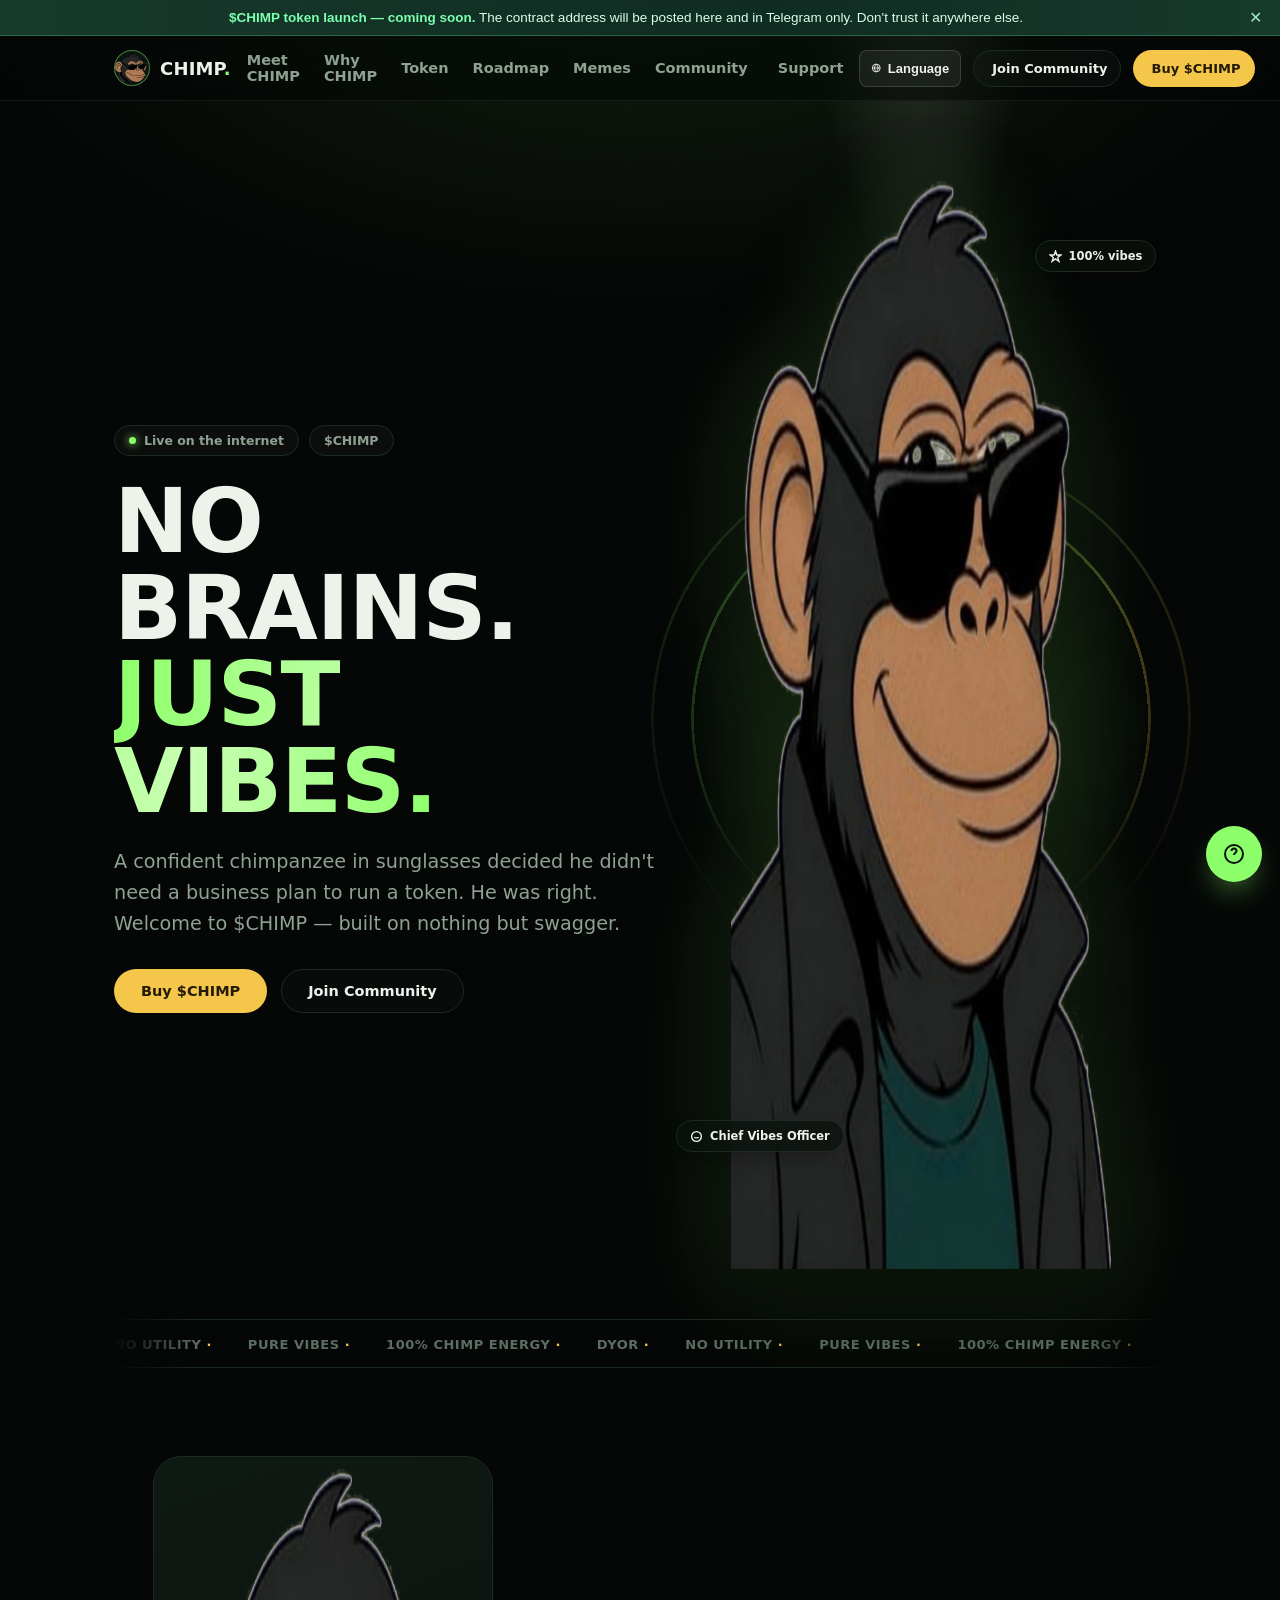
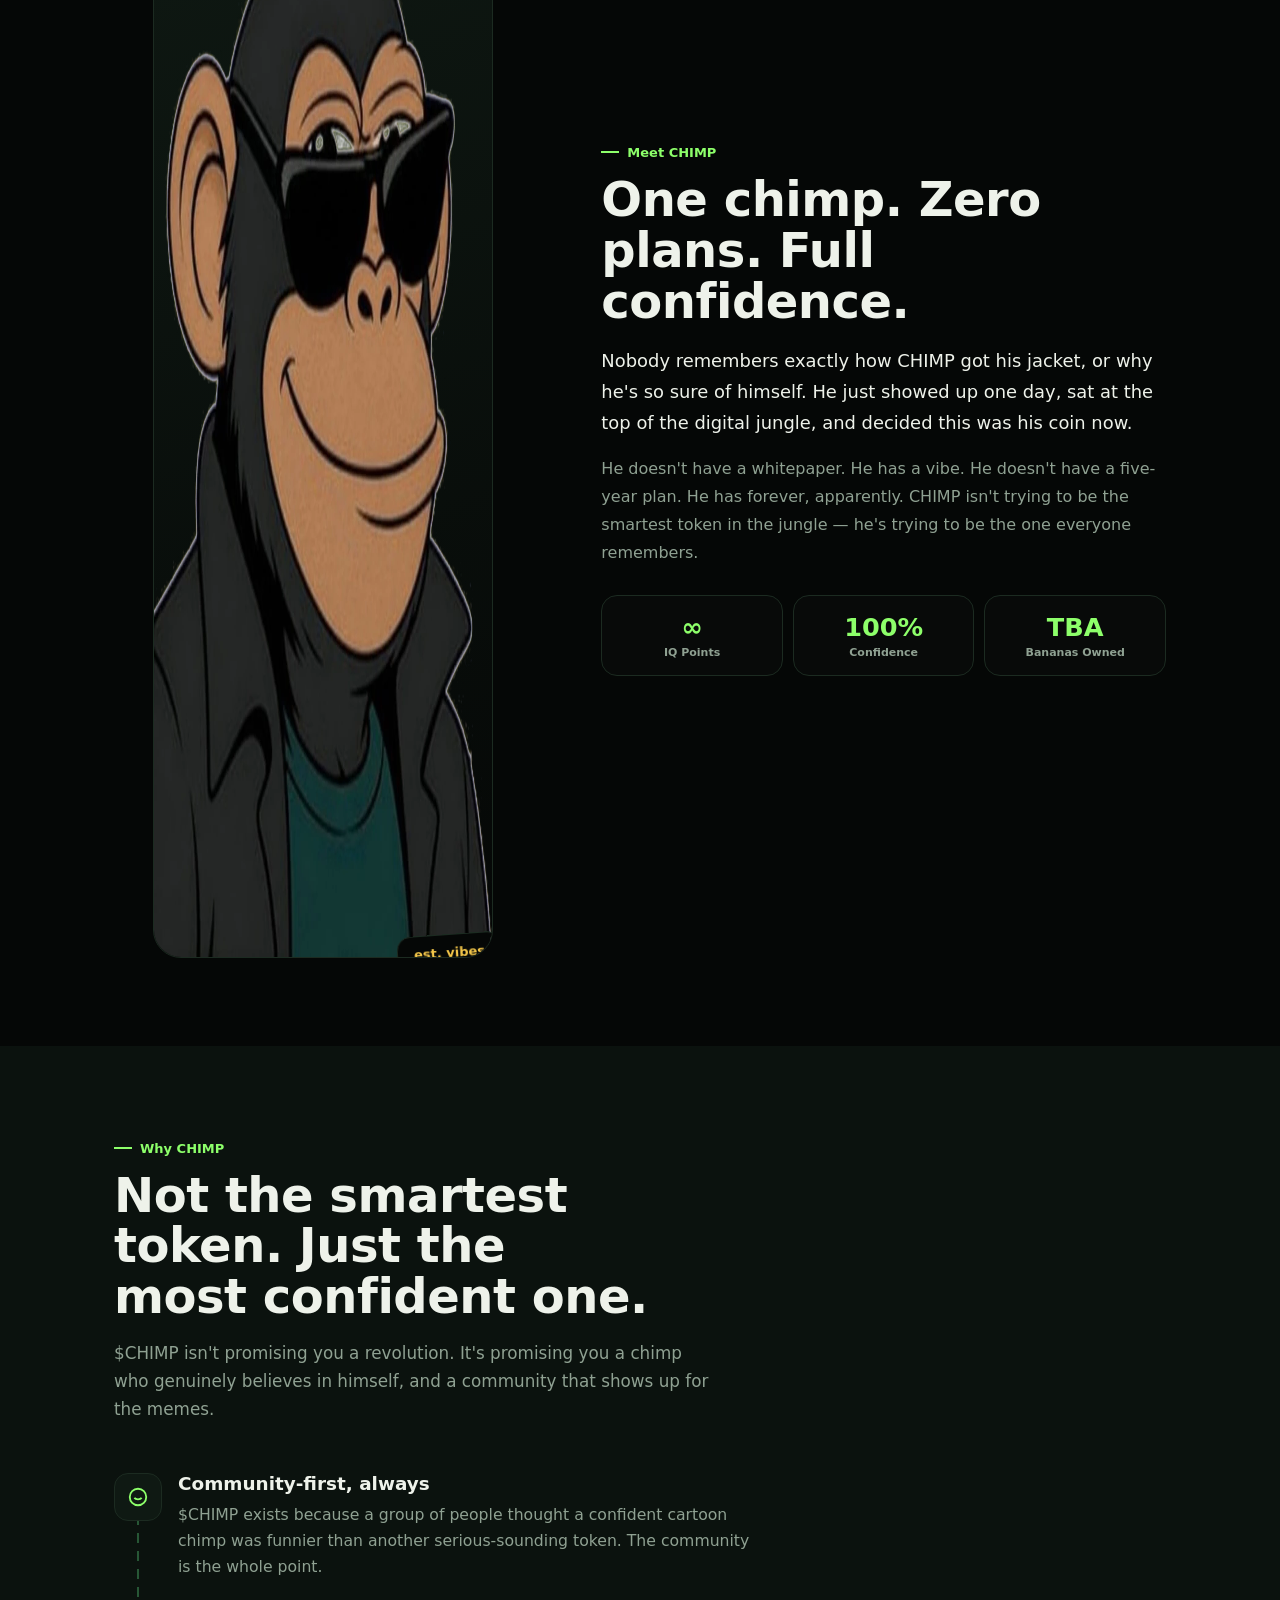
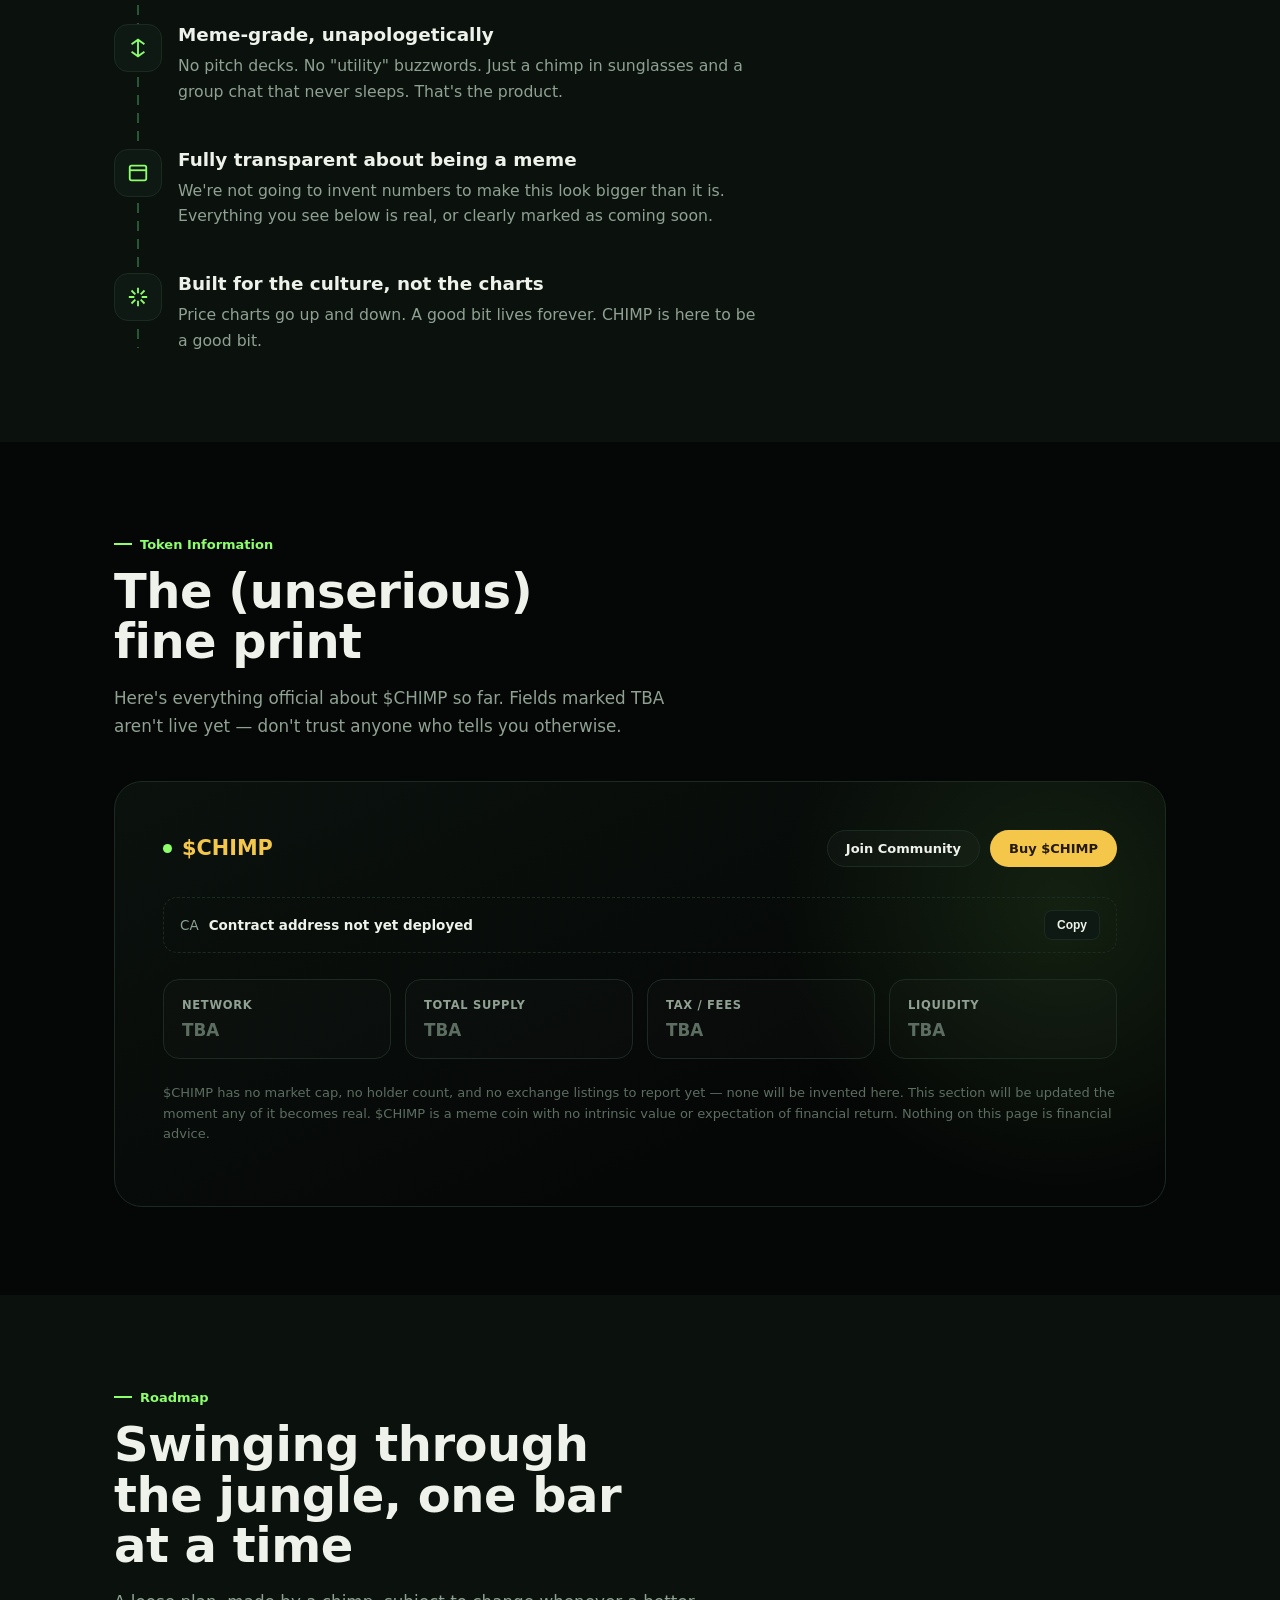
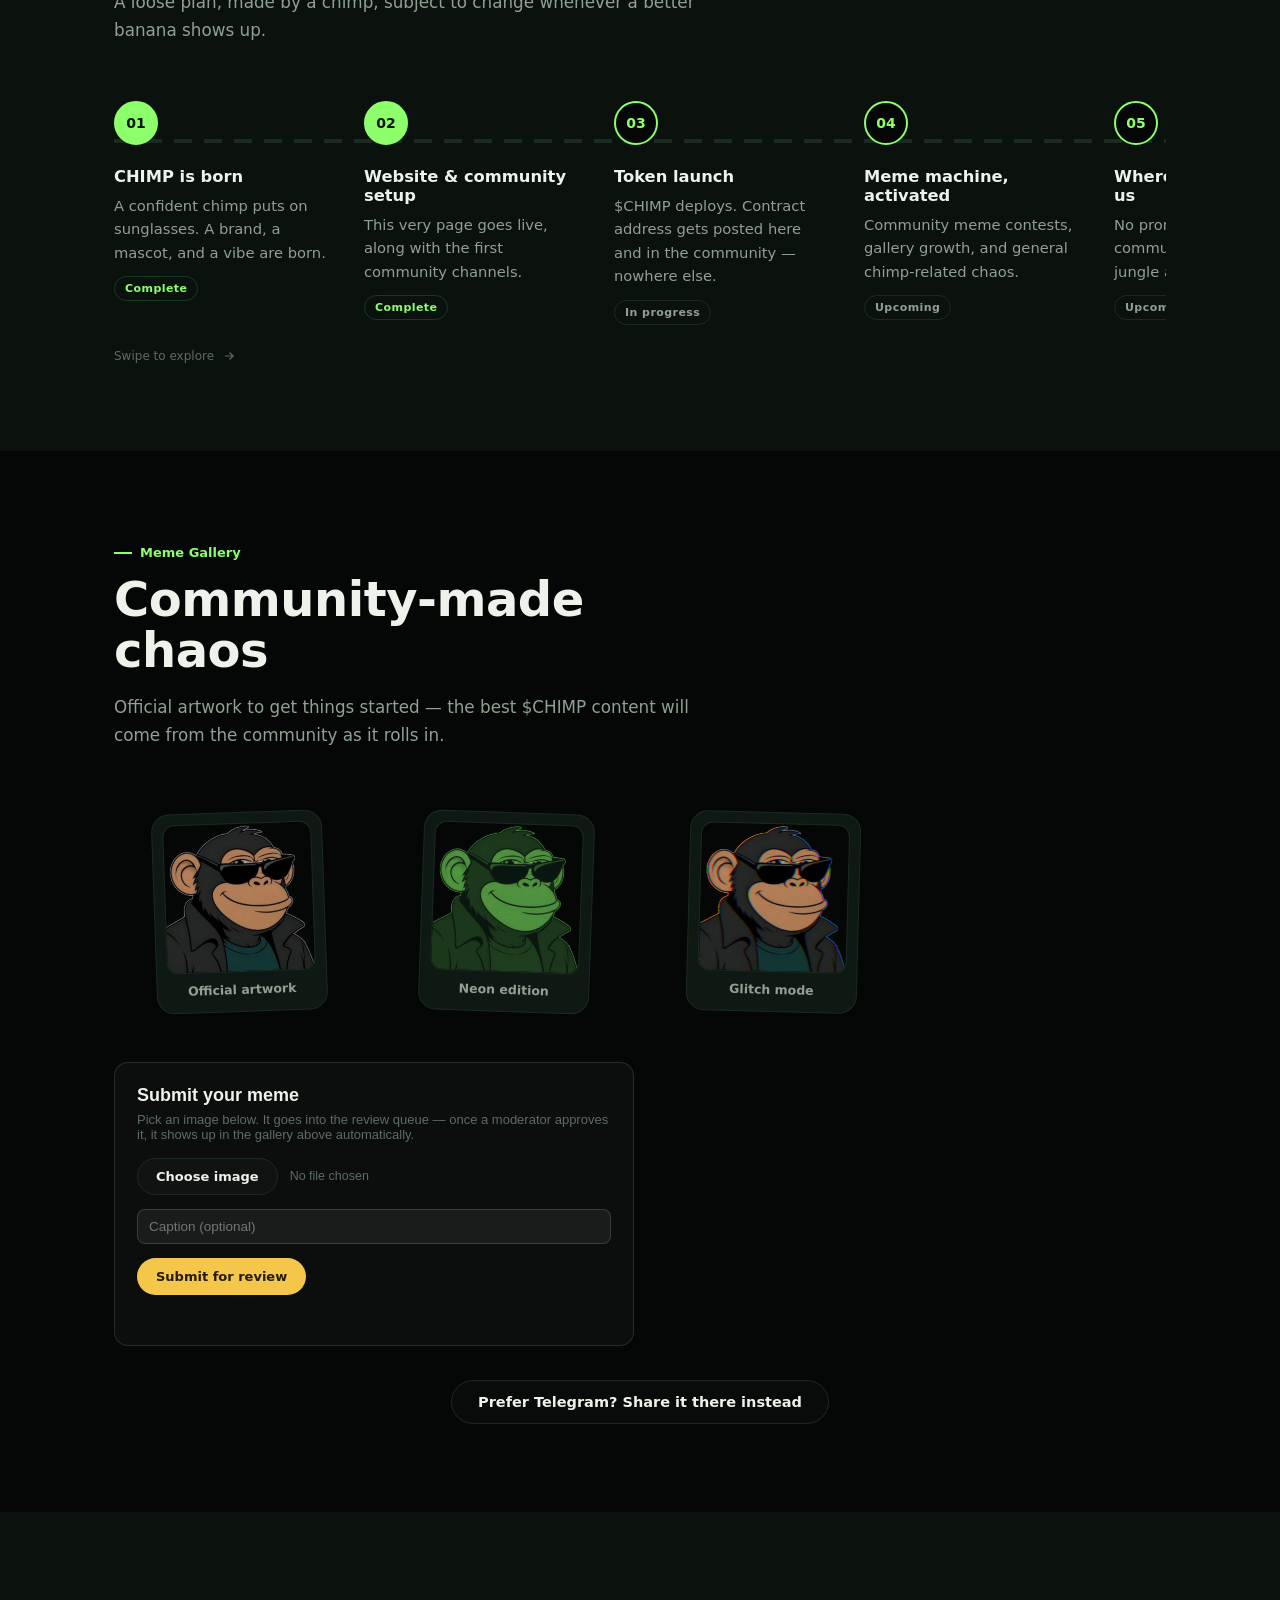
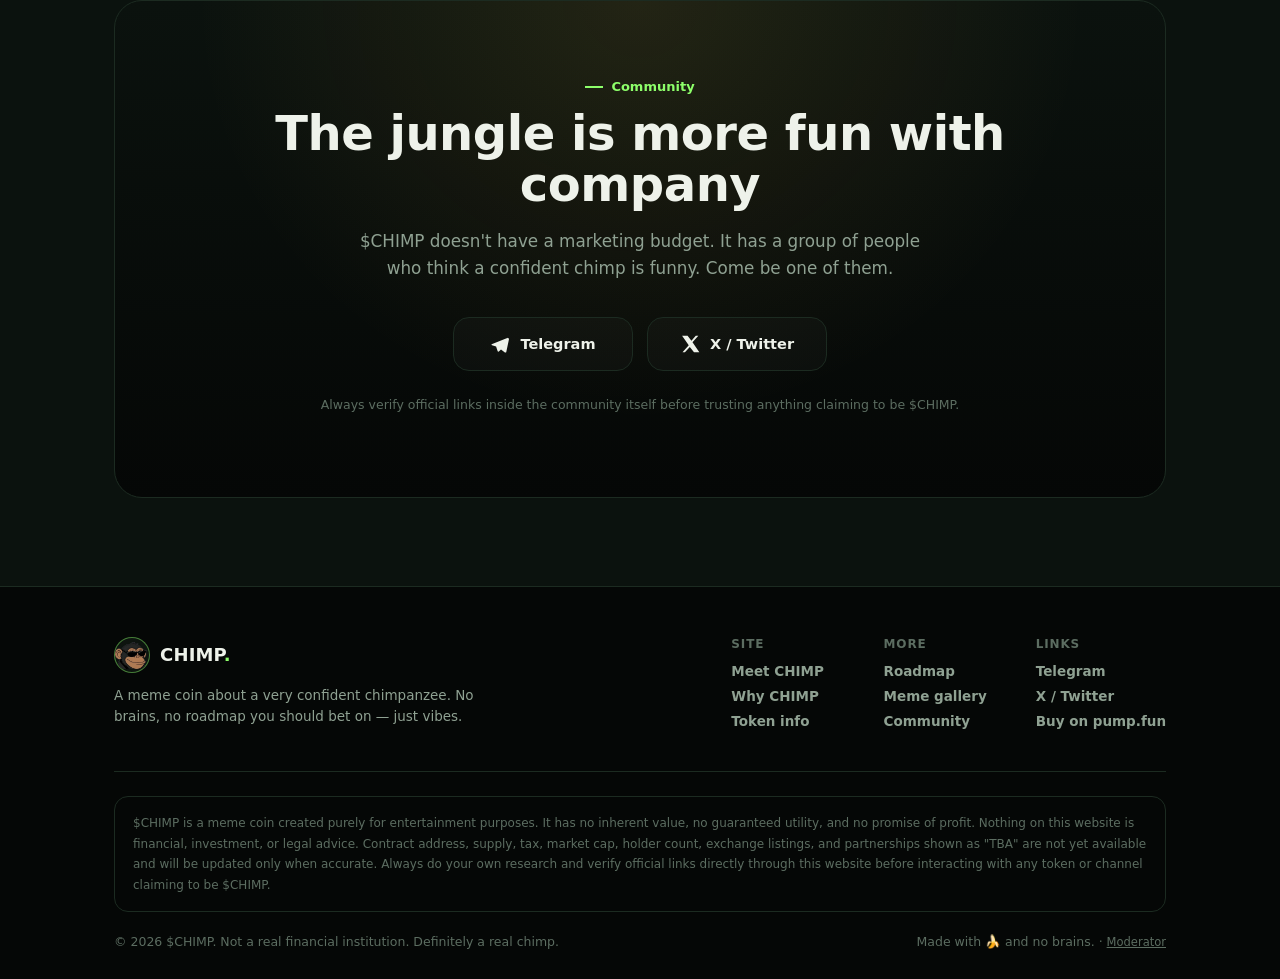
==== commit 3b105a24: "Update index.html" ====
--- a/index.html
+++ b/index.html
@@ -24,10 +24,144 @@
 <link href="https://fonts.googleapis.com/css2?family=Unbounded:wght@400;500;600;800;900&family=Manrope:wght@400;500;600;700;800&display=swap" rel="stylesheet">
 
 <link rel="stylesheet" href="css/styles.css">
+
+<!-- ===================== NEW: additions stylesheet (banner, support chat, meme upload, moderation, language switcher) ===================== -->
+<style>
+  /* ---------- Coming soon banner ---------- */
+  .chimp-soon-banner{
+    position:relative; z-index:60;
+    display:flex; align-items:center; justify-content:center; gap:14px;
+    flex-wrap:wrap; text-align:center;
+    padding:10px 44px 10px 16px;
+    background:linear-gradient(90deg,#173a2c,#0f2c22 60%,#173a2c);
+    border-bottom:1px solid rgba(120,255,180,.25);
+    font-family:"Manrope",sans-serif; font-size:13.5px; color:#d9ffe9;
+  }
+  .chimp-soon-banner strong{ color:#7bffb0; font-weight:700; }
+  .chimp-soon-close{
+    position:absolute; right:10px; top:50%; transform:translateY(-50%);
+    background:transparent; border:none; color:#9fe8bf; font-size:16px;
+    line-height:1; cursor:pointer; padding:6px 8px; border-radius:6px;
+  }
+  .chimp-soon-close:hover{ background:rgba(255,255,255,.08); }
+  .chimp-soon-banner.is-hidden{ display:none; }
+
+  /* ---------- Language switcher ---------- */
+  .lang-switcher{ position:relative; display:inline-flex; }
+  .lang-switcher-btn{
+    display:inline-flex; align-items:center; gap:6px;
+    font-family:"Manrope",sans-serif; font-size:13px; font-weight:600;
+    color:inherit; background:rgba(255,255,255,.06);
+    border:1px solid rgba(255,255,255,.14); border-radius:8px;
+    padding:7px 11px; cursor:pointer;
+  }
+  .lang-switcher-btn:hover{ background:rgba(255,255,255,.12); }
+  .lang-switcher-btn svg{ width:16px; height:16px; }
+  .lang-switcher-panel{
+    position:absolute; top:calc(100% + 8px); right:0; z-index:80;
+    min-width:220px; background:#101512; border:1px solid rgba(255,255,255,.14);
+    border-radius:10px; padding:12px; box-shadow:0 12px 30px rgba(0,0,0,.4);
+  }
+  .lang-switcher-panel[hidden]{ display:none; }
+  .lang-switcher-note{
+    margin:8px 0 0; font-family:"Manrope",sans-serif; font-size:11px; color:#8a9a92;
+  }
+  /* tame Google's default widget chrome so it fits the theme */
+  #google_translate_element .goog-te-gadget{ font-family:"Manrope",sans-serif !important; font-size:12px !important; color:#cfe9db !important; }
+  #google_translate_element .goog-te-gadget-simple{
+    background:rgba(255,255,255,.05) !important; border:1px solid rgba(255,255,255,.16) !important;
+    border-radius:8px !important; padding:6px 8px !important; display:inline-block !important;
+  }
+  #google_translate_element .goog-te-gadget-simple span{ color:#cfe9db !important; }
+  #google_translate_element img{ vertical-align:middle; }
+  .goog-te-banner-frame{ display:none !important; }
+  body{ top:0 !important; }
+  .goog-te-gadget-icon{ display:none !important; }
+  .mobile-panel .lang-switcher{ display:block; width:100%; }
+  .mobile-panel .lang-switcher-btn{ width:100%; justify-content:center; }
+  .mobile-panel .lang-switcher-panel{ left:0; right:0; top:calc(100% + 6px); }
+
+  /* ---------- Support widget: chat input row ---------- */
+  .support-chat-log{ display:flex; flex-direction:column; gap:8px; }
+  .chat-bubble{
+    max-width:82%; padding:9px 12px; border-radius:12px; font-family:"Manrope",sans-serif;
+    font-size:13.5px; line-height:1.4;
+  }
+  .chat-bubble.bot{ align-self:flex-start; background:rgba(123,255,176,.12); color:#d9ffe9; border:1px solid rgba(123,255,176,.2); }
+  .chat-bubble.user{ align-self:flex-end; background:rgba(255,255,255,.08); color:#f1f5f2; }
+  .support-chat-input-row{ display:flex; gap:8px; padding:10px 14px; border-top:1px solid rgba(255,255,255,.08); }
+  .support-chat-input-row input{
+    flex:1; background:rgba(255,255,255,.06); border:1px solid rgba(255,255,255,.14);
+    border-radius:8px; padding:9px 11px; color:#f1f5f2; font-family:"Manrope",sans-serif; font-size:13.5px;
+  }
+  .support-chat-input-row input:focus{ outline:2px solid #7bffb0; outline-offset:1px; }
+  .support-chat-input-row button{
+    background:#7bffb0; border:none; border-radius:8px; width:38px; height:38px;
+    font-size:15px; cursor:pointer; color:#0b2016;
+  }
+  .support-chat-input-row button:hover{ filter:brightness(1.08); }
+
+  /* ---------- Meme upload panel ---------- */
+  .meme-upload-panel{
+    margin-top:34px; padding:22px; border:1px solid rgba(255,255,255,.12);
+    border-radius:14px; background:rgba(255,255,255,.03); max-width:520px;
+  }
+  .meme-upload-panel h3{ margin:0 0 6px; font-family:"Unbounded",sans-serif; font-size:18px; }
+  .meme-upload-note{ margin:0 0 16px; font-family:"Manrope",sans-serif; font-size:13px; color:var(--muted-2,#9aa8a1); }
+  .meme-upload-row{ display:flex; align-items:center; gap:12px; margin-bottom:14px; flex-wrap:wrap; }
+  .meme-file-name{ font-family:"Manrope",sans-serif; font-size:12.5px; color:var(--muted-2,#9aa8a1); }
+  .meme-upload-preview{ margin-bottom:14px; }
+  .meme-upload-preview img{ max-width:160px; max-height:160px; border-radius:10px; display:block; object-fit:cover; }
+  .meme-caption-input{
+    width:100%; background:rgba(255,255,255,.06); border:1px solid rgba(255,255,255,.14);
+    border-radius:8px; padding:9px 11px; color:#f1f5f2; font-family:"Manrope",sans-serif;
+    font-size:13.5px; margin-bottom:14px; box-sizing:border-box;
+  }
+  .meme-upload-status{ margin:12px 0 0; font-family:"Manrope",sans-serif; font-size:13px; color:#7bffb0; min-height:16px; }
+  .meme-upload-status.is-error{ color:#ff8a8a; }
+  .meme-card.is-pending-note{ opacity:.6; }
+
+  /* ---------- Moderation modal ---------- */
+  .mod-open-link{ color:var(--muted-2,#7a8a82); text-decoration:underline; font-size:11.5px; }
+  .mod-overlay{
+    position:fixed; inset:0; z-index:200; background:rgba(6,10,8,.72);
+    display:flex; align-items:center; justify-content:center; padding:20px;
+  }
+  .mod-overlay[hidden]{ display:none; }
+  .mod-modal{
+    width:100%; max-width:480px; max-height:82vh; overflow-y:auto;
+    background:#0f1310; border:1px solid rgba(255,255,255,.14); border-radius:14px; padding:20px;
+  }
+  .mod-modal-head{ display:flex; justify-content:space-between; align-items:center; margin-bottom:14px; }
+  .mod-modal-head strong{ font-family:"Unbounded",sans-serif; font-size:16px; color:#f1f5f2; }
+  .mod-modal-head button{ background:none; border:none; color:#cfe9db; font-size:16px; cursor:pointer; }
+  #modLoginView p{ font-family:"Manrope",sans-serif; font-size:13.5px; color:#cfe9db; margin:0 0 12px; }
+  #modPasswordInput{
+    width:100%; background:rgba(255,255,255,.06); border:1px solid rgba(255,255,255,.14);
+    border-radius:8px; padding:9px 11px; color:#f1f5f2; margin-bottom:10px; box-sizing:border-box;
+  }
+  .mod-error{ color:#ff8a8a; font-size:12.5px; margin-top:8px !important; }
+  .mod-queue-item{ display:flex; gap:12px; padding:12px 0; border-bottom:1px solid rgba(255,255,255,.08); }
+  .mod-queue-item img{ width:64px; height:64px; border-radius:8px; object-fit:cover; flex-shrink:0; }
+  .mod-queue-item .mod-item-body{ flex:1; min-width:0; }
+  .mod-queue-item .mod-item-cap{ font-family:"Manrope",sans-serif; font-size:13px; color:#f1f5f2; margin:0 0 4px; word-break:break-word; }
+  .mod-queue-item .mod-item-time{ font-family:"Manrope",sans-serif; font-size:11px; color:#7a8a82; margin:0 0 8px; }
+  .mod-item-actions{ display:flex; gap:8px; }
+  .mod-btn{ font-family:"Manrope",sans-serif; font-size:12px; font-weight:700; border-radius:6px; padding:6px 10px; cursor:pointer; border:none; }
+  .mod-btn.approve{ background:#7bffb0; color:#0b2016; }
+  .mod-btn.reject{ background:rgba(255,138,138,.18); color:#ff8a8a; border:1px solid rgba(255,138,138,.4); }
+  #modEmptyMsg{ font-family:"Manrope",sans-serif; font-size:13px; color:#7a8a82; text-align:center; padding:20px 0; }
+</style>
 </head>
 <body>
 
 <div class="canopy-noise" aria-hidden="true"></div>
+
+<!-- ===================== NEW: coming soon banner ===================== -->
+<div class="chimp-soon-banner" id="chimpSoonBanner">
+  <span><strong>$CHIMP token launch — coming soon.</strong> The contract address will be posted here and in Telegram only. Don't trust it anywhere else.</span>
+  <button type="button" class="chimp-soon-close" id="chimpSoonClose" aria-label="Dismiss banner">✕</button>
+</div>
 
 <header class="site-nav" id="siteNav">
   <div class="nav-inner">
@@ -48,6 +182,17 @@
       </button>
     </nav>
     <div class="nav-cta">
+      <!-- ===================== NEW: language switcher (100+ languages via Google Translate) ===================== -->
+      <div class="lang-switcher" id="langSwitcher">
+        <button type="button" class="lang-switcher-btn" id="langSwitcherBtn" aria-haspopup="true" aria-expanded="false">
+          <svg viewBox="0 0 24 24" fill="none" stroke="currentColor" stroke-width="2"><circle cx="12" cy="12" r="9"/><path d="M3 12h18M12 3c2.5 2.6 4 6 4 9s-1.5 6.4-4 9c-2.5-2.6-4-6-4-9s1.5-6.4 4-9z"/></svg>
+          <span>Language</span>
+        </button>
+        <div class="lang-switcher-panel" id="langSwitcherPanel" hidden>
+          <div id="google_translate_element"></div>
+          <p class="lang-switcher-note">Powered by Google Translate · 100+ languages</p>
+        </div>
+      </div>
       <a href="https://t.me/chimpbuytld" target="_blank" rel="noopener noreferrer" class="btn btn-ghost btn-sm">Join Community</a>
       <a href="https://pump.fun/join/unlikesalmon140" target="_blank" rel="noopener noreferrer" class="btn btn-primary btn-sm">Buy $CHIMP</a>
     </div>
@@ -63,6 +208,8 @@
   <a href="#memes">Memes</a>
   <a href="#community">Community</a>
   <button type="button" id="supportMobileBtn">Support</button>
+  <!-- NEW: mobile language trigger reuses the same dropdown -->
+  <button type="button" id="langSwitcherMobileBtn">Language</button>
   <a href="https://pump.fun/join/unlikesalmon140" target="_blank" rel="noopener noreferrer" class="btn btn-primary">Buy $CHIMP</a>
 </div>
 
@@ -255,7 +402,7 @@
       <h2 class="section-title">Community-made chaos</h2>
       <p class="section-lede">Official artwork to get things started — the best $CHIMP content will come from the community as it rolls in.</p>
 
-      <div class="meme-collage">
+      <div class="meme-collage" id="memeCollage">
         <figure class="meme-card">
           <div class="meme-thumb"><img src="assets/images/chimp-mascot.webp" width="1103" height="1100" loading="lazy" alt="Official CHIMP mascot artwork"></div>
           <figcaption>Official artwork</figcaption>
@@ -268,16 +415,28 @@
           <div class="meme-thumb"><img src="assets/images/meme-glitch.webp" width="1103" height="1100" loading="lazy" alt="CHIMP mascot, glitched colour edition"></div>
           <figcaption>Glitch mode</figcaption>
         </figure>
-        <figure class="meme-card">
-          <div class="meme-thumb placeholder">
-            <svg viewBox="0 0 24 24" fill="none" stroke="currentColor" stroke-width="1.8"><path d="M12 16V4M7 9l5-5 5 5M4 20h16"/></svg>
-            Your meme here
-          </div>
-          <figcaption>Submit yours</figcaption>
-        </figure>
-      </div>
+        <!-- NEW: approved community submissions get injected here by JS -->
+      </div>
+
+      <!-- ===================== NEW: working meme upload + review queue ===================== -->
+      <div class="meme-upload-panel" id="memeUploadPanel">
+        <h3>Submit your meme</h3>
+        <p class="meme-upload-note">Pick an image below. It goes into the review queue — once a moderator approves it, it shows up in the gallery above automatically.</p>
+        <div class="meme-upload-row">
+          <input type="file" id="memeFileInput" accept="image/png,image/jpeg,image/webp,image/gif" hidden>
+          <button type="button" class="btn btn-ghost btn-sm" id="memeChooseBtn">Choose image</button>
+          <span class="meme-file-name" id="memeFileName">No file chosen</span>
+        </div>
+        <div class="meme-upload-preview" id="memeUploadPreview" hidden>
+          <img id="memeUploadPreviewImg" alt="Preview of the meme you're about to submit">
+        </div>
+        <input type="text" id="memeCaption" class="meme-caption-input" placeholder="Caption (optional)" maxlength="60">
+        <button type="button" class="btn btn-primary btn-sm" id="memeSubmitBtn" disabled>Submit for review</button>
+        <p class="meme-upload-status" id="memeUploadStatus"></p>
+      </div>
+
       <div class="meme-cta">
-        <a href="https://t.me/chimpbuytld" target="_blank" rel="noopener noreferrer" class="btn btn-ghost">Submit your meme</a>
+        <a href="https://t.me/chimpbuytld" target="_blank" rel="noopener noreferrer" class="btn btn-ghost">Prefer Telegram? Share it there instead</a>
       </div>
     </div>
   </section>
@@ -339,12 +498,12 @@
 
     <div class="footer-bottom">
       <span>© 2026 $CHIMP. Not a real financial institution. Definitely a real chimp.</span>
-      <span>Made with 🍌 and no brains.</span>
+      <span>Made with 🍌 and no brains. · <a href="#moderate" id="modOpenLink" class="mod-open-link">Moderator</a></span>
     </div>
   </div>
 </footer>
 
-<!-- support widget (static FAQ — canned answers, not a real AI backend) -->
+<!-- support widget (auto-reply bot — canned answers matched by keyword, not a live person) -->
 <button class="support-fab" id="supportFab" type="button" aria-label="Open support">
   <svg viewBox="0 0 24 24" fill="none" stroke="currentColor" stroke-width="2"><path d="M12 18h.01M9.5 9a2.5 2.5 0 0 1 5 0c0 1.5-2.5 2-2.5 4"/><circle cx="12" cy="12" r="9"/></svg>
 </button>
@@ -354,15 +513,356 @@
       <img src="assets/images/chimp-icon.webp" width="32" height="32" alt="">
       <div>
         <strong>Chimp Support</strong>
-        <span>Instant answers · no brains required</span>
+        <span>Auto-reply bot · no brains required</span>
       </div>
     </div>
     <button class="support-close" id="supportClose" type="button" aria-label="Close support">✕</button>
   </div>
-  <div class="support-body" id="supportBody"></div>
+  <div class="support-body" id="supportBody">
+    <div class="support-chat-log" id="supportChatLog"></div>
+  </div>
+  <!-- NEW: chat input so people can actually ask the bot something -->
+  <div class="support-chat-input-row" id="supportChatInputRow">
+    <input type="text" id="supportChatInput" placeholder="Ask CHIMP support…" autocomplete="off">
+    <button type="button" id="supportChatSend" aria-label="Send">➤</button>
+  </div>
   <div class="support-foot">Still stuck? Message us on <a href="https://t.me/chimpbuytld" target="_blank" rel="noopener noreferrer">Telegram</a>.</div>
 </div>
 
+<!-- ===================== NEW: moderator queue (client-side demo — see notes) ===================== -->
+<div class="mod-overlay" id="modOverlay" hidden>
+  <div class="mod-modal">
+    <div class="mod-modal-head">
+      <strong>Moderator panel</strong>
+      <button type="button" id="modCloseBtn" aria-label="Close moderator panel">✕</button>
+    </div>
+    <div id="modLoginView">
+      <p>Enter the moderator password to review pending meme submissions.</p>
+      <input type="password" id="modPasswordInput" placeholder="Password">
+      <button type="button" class="btn btn-primary btn-sm" id="modLoginBtn">Log in</button>
+      <p class="mod-error" id="modLoginError" hidden>Wrong password.</p>
+    </div>
+    <div id="modQueueView" hidden>
+      <div id="modQueueList"></div>
+      <p id="modEmptyMsg" hidden>No submissions waiting for review.</p>
+    </div>
+  </div>
+</div>
+
 <script src="js/main.js" defer></script>
+
+<!-- ===================== NEW: Google Translate loader (100+ languages) ===================== -->
+<script type="text/javascript">
+  function chimpGoogleTranslateInit() {
+    if (window.google && window.google.translate) {
+      new google.translate.TranslateElement({
+        pageLanguage: 'en',
+        autoDisplay: false,
+        layout: google.translate.TranslateElement.InlineLayout.SIMPLE
+      }, 'google_translate_element');
+    }
+  }
+</script>
+<script src="https://translate.google.com/translate_a/element.js?cb=chimpGoogleTranslateInit" defer></script>
+
+<!-- ===================== NEW: banner, support bot, meme upload/moderation, language toggle logic ===================== -->
+<script>
+document.addEventListener('DOMContentLoaded', function () {
+
+  /* ---------- 1. Coming soon banner ---------- */
+  (function () {
+    var banner = document.getElementById('chimpSoonBanner');
+    var closeBtn = document.getElementById('chimpSoonClose');
+    if (!banner || !closeBtn) return;
+    if (sessionStorage.getItem('chimpSoonBannerDismissed') === '1') {
+      banner.classList.add('is-hidden');
+    }
+    closeBtn.addEventListener('click', function () {
+      banner.classList.add('is-hidden');
+      sessionStorage.setItem('chimpSoonBannerDismissed', '1');
+    });
+  })();
+
+  /* ---------- 2. Language switcher toggle ---------- */
+  (function () {
+    var btn = document.getElementById('langSwitcherBtn');
+    var mobileBtn = document.getElementById('langSwitcherMobileBtn');
+    var panel = document.getElementById('langSwitcherPanel');
+    if (!panel) return;
+
+    function togglePanel(force) {
+      var show = typeof force === 'boolean' ? force : panel.hasAttribute('hidden');
+      if (show) {
+        panel.removeAttribute('hidden');
+        if (btn) btn.setAttribute('aria-expanded', 'true');
+      } else {
+        panel.setAttribute('hidden', '');
+        if (btn) btn.setAttribute('aria-expanded', 'false');
+      }
+    }
+    if (btn) btn.addEventListener('click', function (e) { e.stopPropagation(); togglePanel(); });
+    if (mobileBtn) mobileBtn.addEventListener('click', function (e) {
+      e.stopPropagation();
+      var mobilePanelEl = document.getElementById('mobilePanel');
+      if (mobilePanelEl) mobilePanelEl.classList.remove('is-open');
+      togglePanel(true);
+    });
+    document.addEventListener('click', function (e) {
+      if (!panel.hasAttribute('hidden') && !panel.contains(e.target) && e.target !== btn && e.target !== mobileBtn) {
+        togglePanel(false);
+      }
+    });
+  })();
+
+  /* ---------- 3. Support auto-reply bot ---------- */
+  (function () {
+    var log = document.getElementById('supportChatLog');
+    var input = document.getElementById('supportChatInput');
+    var sendBtn = document.getElementById('supportChatSend');
+    var fab = document.getElementById('supportFab');
+    if (!log || !input || !sendBtn) return;
+
+    var knowledgeBase = [
+      { keywords: ['hi', 'hello', 'hey', 'sup'], reply: "Hey — I'm the CHIMP auto-reply bot. Ask me about the contract address, how to buy, the roadmap, or anything else on the site." },
+      { keywords: ['contract', 'ca', 'address'], reply: "There's no contract address yet — it hasn't launched. The real one will only ever be posted on this site and in our official Telegram. Anything else claiming to be the $CHIMP CA is a scam." },
+      { keywords: ['buy', 'purchase', 'how to buy', 'where to buy'], reply: "Once $CHIMP launches, you'll be able to buy it via the \"Buy $CHIMP\" button, which links to pump.fun. There's no live trading yet — don't send funds anywhere claiming otherwise." },
+      { keywords: ['launch', 'when', 'date', 'live'], reply: "No fixed launch date — check the Roadmap section. Token launch is currently marked \"In progress.\" We'll announce it here and in Telegram, nowhere else." },
+      { keywords: ['safe', 'scam', 'rug', 'legit', 'trust'], reply: "$CHIMP is a meme coin with no intrinsic value, no utility, and no promise of returns — it's made for fun. Always verify links through this site and never trust DMs claiming to be the team." },
+      { keywords: ['roadmap', 'plan', 'next'], reply: "Short version: CHIMP was born, the site & community launched, and token launch is in progress. After that: meme contests and \"wherever the vibes take us.\" See the Roadmap section for the full timeline." },
+      { keywords: ['meme', 'submit', 'upload', 'gallery'], reply: "You can upload a meme directly in the Meme Gallery section — it goes into a review queue and appears in the gallery once approved. Prefer Telegram? There's a link for that too." },
+      { keywords: ['supply', 'tax', 'tokenomics', 'liquidity'], reply: "Network, total supply, tax, and liquidity are all TBA — nothing's been invented or finalized yet. Check the Token section; it updates the moment real numbers exist." },
+      { keywords: ['telegram', 'twitter', 'x', 'discord', 'social', 'community'], reply: "Official channels are Telegram and X — both linked in the Community section and the footer. Verify any other page claiming to be $CHIMP before trusting it." },
+      { keywords: ['who', 'what is', 'mascot', 'chimp is'], reply: "CHIMP is a confident cartoon chimpanzee in sunglasses who showed up one day and decided this was his coin. No whitepaper, no five-year plan — just vibes." },
+      { keywords: ['language', 'translate'], reply: "Use the \"Language\" button in the top nav — it translates the whole site into 100+ languages." }
+    ];
+
+    var greeted = false;
+
+    function addBubble(text, who) {
+      var bubble = document.createElement('div');
+      bubble.className = 'chat-bubble ' + who;
+      bubble.textContent = text;
+      log.appendChild(bubble);
+      log.scrollTop = log.scrollHeight;
+    }
+
+    function botReplyTo(userText) {
+      var lower = userText.toLowerCase();
+      var match = knowledgeBase.find(function (entry) {
+        return entry.keywords.some(function (kw) { return lower.indexOf(kw) !== -1; });
+      });
+      var reply = match ? match.reply : "Not sure about that one — ask in Telegram and someone from the team will help: t.me/chimpbuytld";
+      // slight delay so it reads like a reply, not an instant echo
+      setTimeout(function () { addBubble(reply, 'bot'); }, 350);
+    }
+
+    function handleSend() {
+      var text = input.value.trim();
+      if (!text) return;
+      addBubble(text, 'user');
+      input.value = '';
+      botReplyTo(text);
+    }
+
+    sendBtn.addEventListener('click', handleSend);
+    input.addEventListener('keydown', function (e) {
+      if (e.key === 'Enter') handleSend();
+    });
+
+    function greetOnce() {
+      if (greeted) return;
+      greeted = true;
+      addBubble("Hey! I'm the CHIMP auto-reply bot. Ask about the contract address, how to buy, the roadmap, or meme submissions.", 'bot');
+    }
+    if (fab) fab.addEventListener('click', greetOnce);
+  })();
+
+  /* ---------- 4. Meme upload + moderation queue (client-side demo, see note below) ----------
+     NOTE: this site is static with no server, so submissions are stored in this browser's
+     localStorage. That means a moderator can only see submissions made from the SAME browser
+     they were uploaded from. For real multi-visitor moderation, this needs a small backend
+     (a form endpoint + database) — happy to wire that up if/when you have one. */
+  (function () {
+    var STORAGE_KEY = 'chimpMemeSubmissions';
+    var MOD_PASSWORD = 'chimp123'; // demo-only password, visible in page source — not real security
+
+    var fileInput = document.getElementById('memeFileInput');
+    var chooseBtn = document.getElementById('memeChooseBtn');
+    var fileNameEl = document.getElementById('memeFileName');
+    var previewWrap = document.getElementById('memeUploadPreview');
+    var previewImg = document.getElementById('memeUploadPreviewImg');
+    var captionInput = document.getElementById('memeCaption');
+    var submitBtn = document.getElementById('memeSubmitBtn');
+    var statusEl = document.getElementById('memeUploadStatus');
+    var collage = document.getElementById('memeCollage');
+
+    var modOpenLink = document.getElementById('modOpenLink');
+    var modOverlay = document.getElementById('modOverlay');
+    var modCloseBtn = document.getElementById('modCloseBtn');
+    var modLoginView = document.getElementById('modLoginView');
+    var modQueueView = document.getElementById('modQueueView');
+    var modPasswordInput = document.getElementById('modPasswordInput');
+    var modLoginBtn = document.getElementById('modLoginBtn');
+    var modLoginError = document.getElementById('modLoginError');
+    var modQueueList = document.getElementById('modQueueList');
+    var modEmptyMsg = document.getElementById('modEmptyMsg');
+
+    if (!fileInput || !collage) return;
+
+    function getAll() {
+      try { return JSON.parse(localStorage.getItem(STORAGE_KEY)) || []; }
+      catch (e) { return []; }
+    }
+    function saveAll(list) {
+      localStorage.setItem(STORAGE_KEY, JSON.stringify(list));
+    }
+
+    var pendingDataUrl = null;
+
+    chooseBtn.addEventListener('click', function () { fileInput.click(); });
+
+    fileInput.addEventListener('change', function () {
+      var file = fileInput.files && fileInput.files[0];
+      statusEl.textContent = '';
+      statusEl.classList.remove('is-error');
+      if (!file) return;
+
+      if (file.size > 3 * 1024 * 1024) {
+        statusEl.textContent = 'That image is over 3MB — try a smaller file.';
+        statusEl.classList.add('is-error');
+        fileInput.value = '';
+        submitBtn.disabled = true;
+        return;
+      }
+
+      fileNameEl.textContent = file.name;
+      var reader = new FileReader();
+      reader.onload = function (e) {
+        pendingDataUrl = e.target.result;
+        previewImg.src = pendingDataUrl;
+        previewWrap.hidden = false;
+        submitBtn.disabled = false;
+      };
+      reader.readAsDataURL(file);
+    });
+
+    submitBtn.addEventListener('click', function () {
+      if (!pendingDataUrl) return;
+      var list = getAll();
+      list.push({
+        id: 'meme_' + Date.now() + '_' + Math.random().toString(36).slice(2, 7),
+        dataUrl: pendingDataUrl,
+        caption: captionInput.value.trim(),
+        status: 'pending',
+        ts: Date.now()
+      });
+      saveAll(list);
+
+      statusEl.textContent = 'Submitted! It\'ll appear in the gallery once a moderator approves it.';
+      statusEl.classList.remove('is-error');
+
+      // reset form
+      pendingDataUrl = null;
+      fileInput.value = '';
+      fileNameEl.textContent = 'No file chosen';
+      previewWrap.hidden = true;
+      captionInput.value = '';
+      submitBtn.disabled = true;
+    });
+
+    function renderApprovedGallery() {
+      var approved = getAll().filter(function (m) { return m.status === 'approved'; });
+      // remove any previously-injected community cards before re-rendering
+      collage.querySelectorAll('.meme-card[data-community="1"]').forEach(function (el) { el.remove(); });
+      approved.forEach(function (m) {
+        var fig = document.createElement('figure');
+        fig.className = 'meme-card';
+        fig.setAttribute('data-community', '1');
+        fig.innerHTML = '<div class="meme-thumb"><img src="' + m.dataUrl + '" alt="Community-submitted CHIMP meme" loading="lazy"></div>' +
+          '<figcaption>' + (m.caption ? escapeHtml(m.caption) : 'Community meme') + '</figcaption>';
+        collage.appendChild(fig);
+      });
+    }
+    function escapeHtml(str) {
+      var div = document.createElement('div');
+      div.textContent = str;
+      return div.innerHTML;
+    }
+    renderApprovedGallery();
+
+    /* ---- moderator panel ---- */
+    function openMod() {
+      modOverlay.hidden = false;
+      modLoginView.hidden = false;
+      modQueueView.hidden = true;
+      modPasswordInput.value = '';
+      modLoginError.hidden = true;
+    }
+    function closeMod() {
+      modOverlay.hidden = true;
+      if (location.hash === '#moderate') history.replaceState(null, '', location.pathname + location.search);
+    }
+    function renderQueue() {
+      var pending = getAll().filter(function (m) { return m.status === 'pending'; });
+      modQueueList.innerHTML = '';
+      modEmptyMsg.hidden = pending.length > 0;
+      pending.forEach(function (m) {
+        var row = document.createElement('div');
+        row.className = 'mod-queue-item';
+        row.innerHTML =
+          '<img src="' + m.dataUrl + '" alt="Pending submission">' +
+          '<div class="mod-item-body">' +
+            '<p class="mod-item-cap">' + (m.caption ? escapeHtml(m.caption) : '(no caption)') + '</p>' +
+            '<p class="mod-item-time">' + new Date(m.ts).toLocaleString() + '</p>' +
+            '<div class="mod-item-actions">' +
+              '<button type="button" class="mod-btn approve" data-id="' + m.id + '" data-action="approve">Approve</button>' +
+              '<button type="button" class="mod-btn reject" data-id="' + m.id + '" data-action="reject">Reject</button>' +
+            '</div>' +
+          '</div>';
+        modQueueList.appendChild(row);
+      });
+    }
+    if (modQueueList) {
+      modQueueList.addEventListener('click', function (e) {
+        var btn = e.target.closest('.mod-btn');
+        if (!btn) return;
+        var id = btn.getAttribute('data-id');
+        var action = btn.getAttribute('data-action');
+        var list = getAll();
+        if (action === 'reject') {
+          list = list.filter(function (m) { return m.id !== id; });
+        } else if (action === 'approve') {
+          list = list.map(function (m) { return m.id === id ? Object.assign({}, m, { status: 'approved' }) : m; });
+        }
+        saveAll(list);
+        renderQueue();
+        renderApprovedGallery();
+      });
+    }
+    if (modLoginBtn) {
+      modLoginBtn.addEventListener('click', function () {
+        if (modPasswordInput.value === MOD_PASSWORD) {
+          modLoginView.hidden = true;
+          modQueueView.hidden = false;
+          renderQueue();
+        } else {
+          modLoginError.hidden = false;
+        }
+      });
+    }
+    if (modPasswordInput) {
+      modPasswordInput.addEventListener('keydown', function (e) {
+        if (e.key === 'Enter') modLoginBtn.click();
+      });
+    }
+    if (modOpenLink) modOpenLink.addEventListener('click', function (e) { e.preventDefault(); openMod(); });
+    if (modCloseBtn) modCloseBtn.addEventListener('click', closeMod);
+    if (modOverlay) modOverlay.addEventListener('click', function (e) { if (e.target === modOverlay) closeMod(); });
+    if (location.hash === '#moderate') openMod();
+  })();
+
+});
+</script>
+
 </body>
 </html>
--- a/css/styles.css
+++ b/css/styles.css
@@ -0,0 +1,529 @@
+/* =========================================================
+   $CHIMP — production stylesheet
+   ========================================================= */
+:root{
+  --black:#050706;
+  --panel:#0b120e;
+  --panel-2:#0f1913;
+  --line:#1c2b21;
+  --green-deep:#173a24;
+  --green-mid:#3e8f56;
+  --green-neon:#8dff6a;
+  --banana:#f4c74a;
+  --ivory:#eef2ea;
+  --muted:#8fa192;
+  --muted-2:#5c6d61;
+
+  --display:'Unbounded', system-ui, sans-serif;
+  --body:'Manrope', system-ui, sans-serif;
+
+  --container: 1180px;
+  --edge: clamp(20px, 5vw, 64px);
+  --ease: cubic-bezier(.16,.84,.44,1);
+}
+
+*{ box-sizing:border-box; }
+html{ scroll-behavior:smooth; }
+body{
+  margin:0;
+  background:var(--black);
+  color:var(--ivory);
+  font-family:var(--body);
+  -webkit-font-smoothing:antialiased;
+  overflow-x:hidden;
+}
+img,svg{ display:block; max-width:100%; }
+a{ color:inherit; }
+::selection{ background:var(--green-neon); color:#06120a; }
+
+@media (prefers-reduced-motion: reduce){
+  *{ animation-duration:0.01ms !important; animation-iteration-count:1 !important; transition-duration:0.01ms !important; scroll-behavior:auto !important; }
+}
+
+.wrap{ max-width:var(--container); margin:0 auto; padding-left:var(--edge); padding-right:var(--edge); }
+
+/* ---------- background texture ---------- */
+.canopy-noise{
+  position:fixed; inset:0; pointer-events:none; z-index:0; opacity:0.55;
+  background-image:
+    radial-gradient(1px 1px at 20% 30%, rgba(141,255,106,0.35) 0, transparent 60%),
+    radial-gradient(1px 1px at 70% 65%, rgba(141,255,106,0.25) 0, transparent 60%),
+    radial-gradient(1.5px 1.5px at 85% 20%, rgba(244,199,74,0.3) 0, transparent 60%),
+    radial-gradient(1px 1px at 40% 80%, rgba(141,255,106,0.2) 0, transparent 60%),
+    radial-gradient(1px 1px at 55% 15%, rgba(244,199,74,0.2) 0, transparent 60%);
+}
+.canopy-noise::after{
+  content:"";
+  position:absolute; inset:0;
+  background-image:
+    linear-gradient(rgba(141,255,106,0.03) 1px, transparent 1px),
+    linear-gradient(90deg, rgba(141,255,106,0.03) 1px, transparent 1px);
+  background-size: 42px 42px;
+  mask-image: radial-gradient(ellipse 80% 60% at 50% 0%, black, transparent 70%);
+}
+
+/* ---------- nav ---------- */
+header.site-nav{
+  position:sticky; top:0; z-index:60;
+  background:rgba(5,7,6,0.55);
+  backdrop-filter: blur(14px) saturate(1.4);
+  -webkit-backdrop-filter: blur(14px) saturate(1.4);
+  border-bottom:1px solid rgba(28,43,33,0.6);
+  transition: background .3s ease, border-color .3s ease, box-shadow .3s ease;
+}
+header.site-nav.is-scrolled{
+  background:rgba(5,7,6,0.86);
+  box-shadow:0 12px 30px -18px rgba(0,0,0,0.7);
+  border-bottom-color:var(--line);
+}
+.nav-inner{ display:flex; align-items:center; justify-content:space-between; padding:12px var(--edge); max-width:var(--container); margin:0 auto; gap:16px; }
+.brand{ display:flex; align-items:center; gap:10px; text-decoration:none; flex:none; }
+.brand-mark{ width:36px; height:36px; border-radius:50%; overflow:hidden; border:1.5px solid rgba(141,255,106,0.45); background:#0d140f; flex:none; }
+.brand-mark img{ width:100%; height:100%; object-fit:cover; }
+.brand-word{ font-family:var(--display); font-weight:800; font-size:18px; letter-spacing:0.01em; color:var(--ivory); }
+.brand-word span{ color:var(--green-neon); }
+
+nav.links{ display:none; gap:24px; font-weight:600; font-size:14.5px; align-items:center; }
+nav.links a, nav.links button{ text-decoration:none; color:var(--muted); transition:color .2s ease; position:relative; padding:4px 0; background:none; border:none; font:inherit; font-weight:600; cursor:pointer; }
+nav.links a::after, nav.links button::after{ content:""; position:absolute; left:0; right:100%; bottom:-2px; height:1.5px; background:var(--green-neon); transition:right .25s var(--ease); }
+nav.links a:hover, nav.links button:hover{ color:var(--ivory); }
+nav.links a:hover::after, nav.links button:hover::after{ right:0; }
+.nav-support-btn{ display:inline-flex; align-items:center; gap:6px; }
+.nav-support-btn svg{ width:15px; height:15px; }
+
+.nav-cta{ display:none; }
+.btn{
+  font-family:var(--body); font-weight:800; font-size:14.5px;
+  border-radius:999px; padding:13px 26px; border:1px solid transparent;
+  cursor:pointer; text-decoration:none; display:inline-flex; align-items:center; gap:8px;
+  transition: transform .22s var(--ease), box-shadow .22s var(--ease), background .22s ease, border-color .22s ease;
+  white-space:nowrap; position:relative; overflow:hidden;
+}
+.btn:focus-visible{ outline:2px solid var(--green-neon); outline-offset:3px; }
+.btn-primary{ background:var(--banana); color:#241a06; }
+.btn-primary::before{
+  content:""; position:absolute; inset:0; border-radius:inherit;
+  background:linear-gradient(115deg, transparent 30%, rgba(255,255,255,0.55) 48%, transparent 66%);
+  transform:translateX(-120%);
+}
+.btn-primary:hover{ transform:translateY(-2px); box-shadow:0 14px 34px -10px rgba(244,199,74,0.6); }
+.btn-primary:hover::before{ transform:translateX(120%); transition:transform .7s var(--ease); }
+.btn-ghost{ background:rgba(255,255,255,0.02); border-color:var(--line); color:var(--ivory); }
+.btn-ghost:hover{ border-color:var(--green-neon); color:var(--green-neon); transform:translateY(-2px); }
+.btn-sm{ padding:10px 18px; font-size:13px; }
+
+.menu-btn{ display:flex; width:42px; height:42px; align-items:center; justify-content:center; background:none; border:1px solid var(--line); border-radius:12px; position:relative; z-index:80; flex:none; }
+.menu-btn span, .menu-btn span::before, .menu-btn span::after{ background:var(--ivory); transition:transform .25s ease, opacity .25s ease, background .25s ease; }
+.menu-btn span{ display:block; width:16px; height:2px; position:relative; }
+.menu-btn span::before,.menu-btn span::after{ content:""; position:absolute; left:0; width:16px; height:2px; }
+.menu-btn span::before{ top:-5px; } .menu-btn span::after{ top:5px; }
+.menu-btn.is-open span{ background:transparent; }
+.menu-btn.is-open span::before{ transform:rotate(45deg) translate(3.5px,3.5px); background:var(--green-neon); }
+.menu-btn.is-open span::after{ transform:rotate(-45deg) translate(3.5px,-3.5px); background:var(--green-neon); }
+
+.mobile-panel{
+  position:fixed; inset:0; z-index:70;
+  background:rgba(5,8,6,0.98);
+  display:flex; flex-direction:column; justify-content:center; gap:6px;
+  padding:24px var(--edge);
+  opacity:0; visibility:hidden; transform:translateY(-8px);
+  transition:opacity .28s var(--ease), transform .28s var(--ease), visibility 0s linear .28s;
+}
+.mobile-panel.open{ opacity:1; visibility:visible; transform:translateY(0); transition:opacity .28s var(--ease), transform .28s var(--ease); }
+.mobile-panel a, .mobile-panel button{ padding:16px 4px; text-decoration:none; color:var(--ivory); font-weight:700; border-bottom:1px solid var(--line); font-size:20px; font-family:var(--display); background:none; border-left:none; border-right:none; border-top:none; text-align:left; cursor:pointer; }
+.mobile-panel .btn{ margin-top:22px; justify-content:center; font-size:16px; padding:16px; border-bottom:none; }
+
+@media (min-width:900px){
+  nav.links{ display:flex; }
+  .nav-cta{ display:flex; gap:12px; }
+  .menu-btn{ display:none; }
+}
+
+section{ position:relative; z-index:1; }
+
+/* ---------- hero ---------- */
+.hero{
+  padding:48px var(--edge) 30px;
+  max-width:var(--container); margin:0 auto;
+  display:grid; grid-template-columns:1fr; gap:12px;
+  min-height:calc(100svh - 64px);
+  align-content:center;
+  position:relative;
+}
+.hero::before{
+  content:""; position:absolute; top:-10%; left:50%; width:140%; height:80%;
+  transform:translateX(-50%);
+  background:radial-gradient(ellipse 60% 50% at 50% 0%, rgba(141,255,106,0.09), transparent 70%);
+  pointer-events:none; z-index:0;
+}
+.hero-copy{ order:2; position:relative; z-index:1; }
+.hero-art{ order:1; position:relative; z-index:1; }
+
+.hero-copy > *{ opacity:0; transform:translateY(16px); animation:heroUp .7s var(--ease) forwards; }
+.hero-copy > *:nth-child(1){ animation-delay:.05s; }
+.hero-copy > *:nth-child(2){ animation-delay:.15s; }
+.hero-copy > *:nth-child(3){ animation-delay:.25s; }
+.hero-copy > *:nth-child(4){ animation-delay:.35s; }
+.hero-art{ opacity:0; transform:scale(0.94); animation:heroIn .9s var(--ease) forwards; animation-delay:.2s; }
+@keyframes heroUp{ to{ opacity:1; transform:translateY(0); } }
+@keyframes heroIn{ to{ opacity:1; transform:scale(1); } }
+
+.badge-row{ display:flex; flex-wrap:wrap; gap:10px; margin-bottom:22px; }
+.pill{
+  display:inline-flex; align-items:center; gap:8px;
+  border:1px solid var(--line); border-radius:999px;
+  padding:7px 14px; font-size:12.5px; font-weight:700; color:var(--muted);
+  background:rgba(255,255,255,0.03);
+  backdrop-filter:blur(6px);
+}
+.pill .dot{ width:7px; height:7px; border-radius:50%; background:var(--green-neon); box-shadow:0 0 8px var(--green-neon); }
+
+.hero h1{
+  font-family:var(--display); font-weight:900;
+  font-size:clamp(2.6rem, 9vw, 5.6rem);
+  line-height:0.97; letter-spacing:-0.015em;
+  margin:0 0 22px;
+  color:var(--ivory);
+}
+.hero h1 .line2{
+  background:linear-gradient(95deg, var(--green-neon), #c9ffb3 55%, var(--green-neon));
+  -webkit-background-clip:text; background-clip:text; color:transparent;
+}
+
+.hero p.lede{
+  font-size:clamp(1rem, 2.2vw, 1.2rem); line-height:1.6; color:var(--muted);
+  max-width:46ch; margin:0 0 30px;
+}
+.hero-actions{ display:flex; flex-wrap:wrap; gap:14px; margin-bottom:0; }
+
+.ticker-strip{
+  border-top:1px solid var(--line); border-bottom:1px solid var(--line);
+  padding:14px 0; overflow:hidden; white-space:nowrap;
+  -webkit-mask-image:linear-gradient(90deg, transparent, black 8%, black 92%, transparent);
+  mask-image:linear-gradient(90deg, transparent, black 8%, black 92%, transparent);
+}
+.ticker-track{ display:inline-flex; gap:36px; animation:scrollTicker 24s linear infinite; }
+.ticker-track span{ font-family:var(--display); font-weight:700; font-size:13px; letter-spacing:0.04em; color:var(--muted-2); }
+.ticker-track span b{ color:var(--banana); }
+@keyframes scrollTicker{ from{ transform:translateX(0);} to{ transform:translateX(-50%);} }
+
+/* ---------- hero mascot stage ---------- */
+.hero-stage{ position:relative; display:flex; justify-content:center; align-items:center; padding:20px 0; perspective:1000px; }
+.stage-ring{
+  position:absolute; width:min(84vw,460px); height:min(84vw,460px);
+  border-radius:50%;
+  background:conic-gradient(from 0deg, rgba(141,255,106,0.55), rgba(244,199,74,0.35), transparent 40%, transparent 60%, rgba(141,255,106,0.55));
+  -webkit-mask:radial-gradient(farthest-side, transparent calc(100% - 3px), #000 calc(100% - 3px));
+  mask:radial-gradient(farthest-side, transparent calc(100% - 3px), #000 calc(100% - 3px));
+  animation:spinRing 14s linear infinite;
+  opacity:0.8;
+}
+@keyframes spinRing{ to{ transform:rotate(360deg); } }
+.stage-ring.ring2{ width:min(96vw,540px); height:min(96vw,540px); opacity:0.35; animation-duration:22s; animation-direction:reverse; }
+.glow-orb{
+  position:absolute; width:min(90vw,480px); height:min(90vw,480px);
+  background:radial-gradient(circle, rgba(141,255,106,0.22) 0%, rgba(141,255,106,0.07) 42%, transparent 72%);
+  filter:blur(2px); z-index:0;
+}
+.spotlight-beam{
+  position:absolute; top:-18%; left:50%; width:70%; height:120%;
+  transform:translateX(-50%);
+  background:radial-gradient(ellipse 50% 40% at 50% 0%, rgba(238,255,230,0.16), transparent 65%);
+  pointer-events:none;
+}
+
+/* mascot: swing + float + silhouette-masked shine sweep (pure CSS, no extra images) */
+.mascot-frame{
+  position:relative; z-index:2; width:min(72vw, 380px);
+  filter:drop-shadow(0 25px 45px rgba(0,0,0,0.65)) drop-shadow(0 0 40px rgba(141,255,106,0.18));
+}
+.mascot-frame.animate{ animation: chimpSwing 7s ease-in-out infinite; transform-origin:50% 15%; }
+@keyframes chimpSwing{
+  0%  { transform:translateY(0)     rotate(0deg); }
+  25% { transform:translateY(-9px)  rotate(-2.2deg); }
+  50% { transform:translateY(-15px) rotate(0deg); }
+  75% { transform:translateY(-9px)  rotate(2.2deg); }
+  100%{ transform:translateY(0)     rotate(0deg); }
+}
+.mascot-tilt{ position:relative; width:100%; transform-style:preserve-3d; will-change:transform; transition:transform .18s ease-out; }
+.mascot-frame img{ width:100%; }
+.mascot-shine{
+  position:absolute; inset:0;
+  background:linear-gradient(115deg, transparent 42%, rgba(255,255,255,0.65) 50%, transparent 58%);
+  background-size:260% 260%;
+  -webkit-mask-image:url('../assets/images/chimp-mascot.webp');
+  mask-image:url('../assets/images/chimp-mascot.webp');
+  -webkit-mask-size:100% 100%; mask-size:100% 100%;
+  -webkit-mask-repeat:no-repeat; mask-repeat:no-repeat;
+  mix-blend-mode:overlay;
+  pointer-events:none;
+  animation:chimpShine 6s ease-in-out infinite;
+}
+@keyframes chimpShine{
+  0%  { background-position:-40% -40%; }
+  45% { background-position:130% 130%; }
+  100%{ background-position:130% 130%; }
+}
+
+.stage-chip{
+  position:absolute; display:flex; align-items:center; gap:7px;
+  background:rgba(10,16,12,0.75); border:1px solid var(--line);
+  backdrop-filter:blur(10px);
+  border-radius:999px; padding:8px 13px; font-size:11.5px; font-weight:700; color:var(--ivory);
+  z-index:3; box-shadow:0 10px 24px -10px rgba(0,0,0,0.6);
+  animation:chipFloat 5s ease-in-out infinite;
+}
+.stage-chip svg{ width:13px; height:13px; }
+.chip-a{ top:8%; right:2%; animation-delay:.2s; }
+.chip-b{ bottom:12%; left:0%; animation-delay:1.1s; }
+@keyframes chipFloat{ 0%,100%{ transform:translateY(0);} 50%{ transform:translateY(-8px);} }
+
+@media (min-width:860px){
+  .hero{ grid-template-columns:1.05fr 0.95fr; align-items:center; gap:20px; }
+  .hero-copy{ order:1; } .hero-art{ order:2; }
+}
+@media (max-width:420px){
+  .stage-chip{ font-size:10.5px; padding:7px 11px; }
+  .chip-b{ left:-2%; }
+  .chip-a{ right:-2%; }
+}
+
+/* ---------- section shell ---------- */
+.section-pad{ padding:88px 0; }
+.eyebrow-tag{
+  display:inline-flex; align-items:center; gap:8px;
+  color:var(--green-neon); font-weight:700; font-size:13px;
+  font-family:var(--body); margin-bottom:14px;
+}
+.eyebrow-tag::before{ content:""; width:18px; height:2px; background:var(--green-neon); display:inline-block; }
+h2.section-title{
+  font-family:var(--display); font-weight:800;
+  font-size:clamp(1.9rem, 4.6vw, 3rem); line-height:1.06; letter-spacing:-0.01em;
+  margin:0 0 18px; max-width:16ch;
+}
+p.section-lede{ color:var(--muted); font-size:1.05rem; line-height:1.65; max-width:56ch; margin:0; }
+
+/* ---------- meet chimp ---------- */
+.meet-grid{ display:grid; grid-template-columns:1fr; gap:44px; align-items:center; }
+.meet-art{ position:relative; display:flex; justify-content:center; }
+.meet-art .frame{
+  position:relative; width:min(80vw,340px); border-radius:28px; overflow:hidden;
+  border:1px solid var(--line); background:linear-gradient(160deg, var(--panel-2), var(--black));
+  padding:0;
+}
+.meet-art .frame img{ width:100%; display:block; }
+.meet-art .corner-tag{
+  position:absolute; bottom:-14px; right:-10px;
+  background:var(--black); border:1px solid var(--line); border-radius:14px;
+  padding:10px 16px; font-family:var(--display); font-weight:700; font-size:13px;
+  color:var(--banana);
+  transform:rotate(-4deg);
+}
+.stat-row{ display:grid; grid-template-columns:repeat(3,1fr); gap:10px; margin-top:28px; }
+.stat-card{ border:1px solid var(--line); border-radius:16px; padding:16px 8px; text-align:center; background:rgba(255,255,255,0.015); }
+.stat-card .num{ font-family:var(--display); font-weight:800; font-size:clamp(1.1rem,3vw,1.6rem); color:var(--green-neon); }
+.stat-card .lbl{ font-size:11px; color:var(--muted); margin-top:4px; font-weight:600; }
+
+.meet-copy p{ color:var(--muted); line-height:1.75; font-size:1rem; margin:0 0 16px; }
+.meet-copy p:first-of-type{ color:var(--ivory); font-size:1.12rem; }
+
+@media (min-width:900px){
+  .meet-grid{ grid-template-columns:0.85fr 1.15fr; gap:70px; }
+}
+
+/* ---------- why chimp — vine list ---------- */
+.vine-list{ position:relative; margin-top:50px; }
+.vine-list::before{
+  content:""; position:absolute; left:23px; top:6px; bottom:6px; width:2px;
+  background:repeating-linear-gradient(180deg, var(--green-mid) 0 10px, transparent 10px 18px);
+  opacity:0.55;
+}
+.vine-item{ position:relative; padding-left:64px; margin-bottom:44px; }
+.vine-item:last-child{ margin-bottom:0; }
+.vine-node{
+  position:absolute; left:0; top:0; width:48px; height:48px; border-radius:14px;
+  background:var(--panel-2); border:1px solid var(--line);
+  display:flex; align-items:center; justify-content:center;
+  color:var(--green-neon);
+}
+.vine-node svg{ width:22px; height:22px; }
+.vine-item h3{ font-family:var(--display); font-size:1.15rem; font-weight:700; margin:2px 0 8px; }
+.vine-item p{ color:var(--muted); line-height:1.65; margin:0; max-width:58ch; font-size:0.98rem; }
+
+/* ---------- token info ---------- */
+.token-panel{
+  border:1px solid var(--line); border-radius:28px;
+  background:linear-gradient(155deg, var(--panel), var(--black) 70%);
+  padding:clamp(24px,5vw,48px);
+  position:relative; overflow:hidden;
+}
+.token-panel::before{
+  content:""; position:absolute; top:-40%; right:-20%; width:60%; height:140%;
+  background:radial-gradient(circle, rgba(141,255,106,0.10), transparent 65%);
+  pointer-events:none;
+}
+.token-head{ display:flex; flex-wrap:wrap; align-items:center; justify-content:space-between; gap:16px; margin-bottom:30px; position:relative; z-index:1;}
+.token-head .ticker-chip{
+  display:inline-flex; align-items:center; gap:10px; font-family:var(--display); font-weight:800;
+  font-size:1.3rem; color:var(--banana);
+}
+.token-head .ticker-chip .dotpulse{ width:9px; height:9px; border-radius:50%; background:var(--green-neon); box-shadow:0 0 0 0 rgba(141,255,106,0.6); animation:pulse 1.8s infinite; }
+@keyframes pulse{ 0%{ box-shadow:0 0 0 0 rgba(141,255,106,0.5);} 70%{ box-shadow:0 0 0 10px rgba(141,255,106,0);} 100%{ box-shadow:0 0 0 0 rgba(141,255,106,0);} }
+
+.contract-row{
+  display:flex; align-items:center; gap:10px; border:1px dashed var(--line); border-radius:14px;
+  padding:12px 16px; font-family:var(--body); font-size:13.5px; color:var(--muted); position:relative; z-index:1;
+}
+.contract-row code{ flex:1; overflow:hidden; text-overflow:ellipsis; white-space:nowrap; color:var(--ivory); font-family:var(--body); font-weight:600; }
+.copy-btn{ background:var(--panel-2); border:1px solid var(--line); color:var(--ivory); border-radius:8px; padding:7px 12px; font-size:12px; font-weight:700; cursor:pointer; }
+.copy-btn:hover{ border-color:var(--green-neon); color:var(--green-neon); }
+
+.token-grid{ display:grid; grid-template-columns:repeat(2,1fr); gap:14px; margin-top:26px; position:relative; z-index:1; }
+.token-field{ border:1px solid var(--line); border-radius:16px; padding:18px; background:rgba(255,255,255,0.012); }
+.token-field .k{ font-size:11.5px; color:var(--muted); font-weight:700; text-transform:uppercase; letter-spacing:0.06em; margin-bottom:8px; }
+.token-field .v{ font-family:var(--display); font-weight:700; font-size:1.05rem; color:var(--ivory); }
+.token-field .v.tba{ color:var(--muted-2); }
+
+.token-note{ margin-top:24px; font-size:13px; color:var(--muted-2); line-height:1.6; position:relative; z-index:1; }
+
+@media (min-width:700px){ .token-grid{ grid-template-columns:repeat(4,1fr);} }
+
+/* ---------- roadmap — monkey bars ---------- */
+.bars-scroll{ overflow-x:auto; margin-top:50px; padding-bottom:18px; -webkit-overflow-scrolling:touch; scroll-snap-type:x proximity; }
+.bars-track{ display:flex; gap:0; min-width:max-content; position:relative; padding-top:6px; }
+.bars-track::before{
+  content:""; position:absolute; left:0; right:0; top:44px; height:4px;
+  background:repeating-linear-gradient(90deg, var(--line) 0 18px, transparent 18px 30px);
+}
+.bar-stop{ width:250px; padding:0 22px 0 0; position:relative; scroll-snap-align:start; }
+.bar-hook{
+  width:44px; height:44px; border-radius:50%; border:2px solid var(--green-neon);
+  background:var(--black); display:flex; align-items:center; justify-content:center;
+  font-family:var(--display); font-weight:800; font-size:14px; color:var(--green-neon);
+  margin-bottom:22px; position:relative; z-index:1;
+}
+.bar-stop.done .bar-hook{ background:var(--green-neon); color:#06120a; }
+.bar-stop h4{ font-family:var(--display); font-size:1.02rem; margin:0 0 8px; font-weight:700; }
+.bar-stop p{ color:var(--muted); font-size:0.92rem; line-height:1.6; margin:0; padding-right:16px; }
+.bar-status{ display:inline-block; margin-top:12px; font-size:11px; font-weight:800; letter-spacing:0.04em; padding:5px 10px; border-radius:999px; border:1px solid var(--line); color:var(--muted); }
+.bar-stop.done .bar-status{ color:var(--green-neon); border-color:var(--green-deep); }
+.scroll-hint{ display:flex; align-items:center; gap:8px; margin-top:6px; font-size:12px; color:var(--muted-2); }
+.scroll-hint svg{ width:14px; height:14px; animation:hintSlide 1.6s ease-in-out infinite; }
+@keyframes hintSlide{ 0%,100%{ transform:translateX(0);} 50%{ transform:translateX(5px);} }
+
+/* ---------- meme gallery ---------- */
+.meme-collage{ display:grid; grid-template-columns:repeat(2,1fr); gap:16px; margin-top:46px; }
+.meme-card{
+  border:1px solid var(--line); border-radius:18px; background:var(--panel-2);
+  padding:10px 10px 14px; transform:rotate(var(--r,0deg));
+  transition:transform .3s var(--ease), border-color .3s ease;
+  scroll-snap-align:start;
+}
+.meme-card:hover{ transform:rotate(0deg) translateY(-6px); border-color:var(--green-deep); }
+.meme-card:nth-child(1){ --r:-2deg; } .meme-card:nth-child(2){ --r:2deg; }
+.meme-card:nth-child(3){ --r:1.5deg; } .meme-card:nth-child(4){ --r:-1.5deg; }
+.meme-thumb{
+  aspect-ratio:1/1; border-radius:12px; overflow:hidden;
+  background:var(--black); border:1px solid var(--line);
+  display:flex; align-items:center; justify-content:center;
+}
+.meme-thumb img{ width:100%; height:100%; object-fit:cover; object-position:top center; }
+.meme-thumb.placeholder{
+  background:repeating-linear-gradient(135deg, rgba(141,255,106,0.06) 0 12px, rgba(0,0,0,0) 12px 24px), var(--black);
+  color:var(--muted-2); font-family:var(--display); font-weight:700; font-size:12px; text-align:center; padding:10px; flex-direction:column; gap:8px;
+}
+.meme-thumb.placeholder svg{ width:26px; height:26px; opacity:0.6; }
+.meme-card figcaption{ margin-top:10px; font-size:12.5px; color:var(--muted); font-weight:600; text-align:center; }
+.meme-cta{ text-align:center; margin-top:34px; }
+
+@media (min-width:720px){ .meme-collage{ grid-template-columns:repeat(4,1fr);} }
+
+@media (max-width:640px){
+  .meme-collage{
+    display:flex; grid-template-columns:none; overflow-x:auto; gap:14px;
+    margin-left:calc(var(--edge) * -1); margin-right:calc(var(--edge) * -1);
+    padding:2px var(--edge) 10px; scroll-snap-type:x mandatory;
+  }
+  .meme-card{ flex:0 0 68vw; max-width:260px; }
+}
+
+/* ---------- community ---------- */
+.community-panel{
+  border:1px solid var(--line); border-radius:28px; text-align:center;
+  padding:clamp(36px,7vw,72px) clamp(20px,6vw,40px);
+  background:
+    radial-gradient(ellipse at 50% 0%, rgba(244,199,74,0.10), transparent 60%),
+    linear-gradient(180deg, var(--panel), var(--black));
+  position:relative; overflow:hidden;
+}
+.community-panel h2{ max-width:none; margin-left:auto; margin-right:auto; }
+.community-panel p.section-lede{ margin-left:auto; margin-right:auto; }
+.social-row{ display:flex; flex-wrap:wrap; justify-content:center; gap:14px; margin-top:34px; }
+.social-chip{
+  display:flex; align-items:center; gap:10px; border:1px solid var(--line); border-radius:16px;
+  padding:16px 26px; text-decoration:none; color:var(--ivory); background:rgba(255,255,255,0.02);
+  font-weight:700; font-size:14.5px; min-width:180px; justify-content:center;
+  transition:border-color .2s ease, transform .2s ease;
+}
+.social-chip:hover{ border-color:var(--green-neon); transform:translateY(-3px); }
+.social-chip svg{ width:20px; height:20px; }
+
+/* ---------- footer ---------- */
+footer{ border-top:1px solid var(--line); padding:50px 0 30px; }
+.footer-top{ display:flex; flex-direction:column; gap:26px; padding-bottom:30px; border-bottom:1px solid var(--line); margin-bottom:24px; }
+.footer-brand{ display:flex; align-items:center; gap:10px; }
+.footer-tag{ color:var(--muted); font-size:13.5px; max-width:42ch; line-height:1.6; margin-top:12px; }
+.footer-cols{ display:grid; grid-template-columns:repeat(2,1fr); gap:22px; }
+.footer-col h5{ font-size:12px; text-transform:uppercase; letter-spacing:0.07em; color:var(--muted-2); margin:0 0 12px; }
+.footer-col a{ display:block; color:var(--muted); text-decoration:none; font-size:13.5px; margin-bottom:9px; font-weight:600; }
+.footer-col a:hover{ color:var(--green-neon); }
+.disclaimer{
+  font-size:12px; line-height:1.7; color:var(--muted-2);
+  border:1px solid var(--line); border-radius:14px; padding:16px 18px; margin-bottom:22px;
+}
+.footer-bottom{ display:flex; flex-direction:column; gap:10px; font-size:12.5px; color:var(--muted-2); }
+
+@media (min-width:720px){
+  .footer-top{ flex-direction:row; justify-content:space-between; align-items:flex-start; }
+  .footer-cols{ grid-template-columns:repeat(3,1fr); min-width:420px; }
+  .footer-bottom{ flex-direction:row; justify-content:space-between; }
+}
+
+/* ---------- support widget ---------- */
+.support-fab{
+  position:fixed; right:18px; bottom:18px; z-index:90;
+  width:56px; height:56px; border-radius:50%;
+  background:var(--green-neon); color:#06120a; border:none; cursor:pointer;
+  display:flex; align-items:center; justify-content:center;
+  box-shadow:0 14px 30px -10px rgba(141,255,106,0.55);
+  transition:transform .2s var(--ease);
+}
+.support-fab:hover{ transform:translateY(-3px) scale(1.04); }
+.support-fab svg{ width:24px; height:24px; }
+
+.support-panel{
+  position:fixed; right:18px; bottom:86px; z-index:95;
+  width:min(90vw, 340px); max-height:min(72vh, 460px);
+  background:var(--panel); border:1px solid var(--line); border-radius:20px;
+  box-shadow:0 24px 60px -20px rgba(0,0,0,0.7);
+  display:flex; flex-direction:column; overflow:hidden;
+  opacity:0; transform:translateY(12px) scale(0.98); visibility:hidden; pointer-events:none;
+  transition:opacity .22s var(--ease), transform .22s var(--ease), visibility 0s linear .22s;
+}
+.support-panel.open{ opacity:1; transform:translateY(0) scale(1); visibility:visible; pointer-events:auto; transition:opacity .22s var(--ease), transform .22s var(--ease); }
+.support-head{ display:flex; align-items:center; justify-content:space-between; gap:10px; padding:14px 16px; border-bottom:1px solid var(--line); }
+.support-head .who{ display:flex; align-items:center; gap:10px; }
+.support-head .who img{ width:32px; height:32px; border-radius:50%; object-fit:cover; }
+.support-head strong{ font-family:var(--display); font-size:13.5px; display:block; }
+.support-head span{ font-size:11px; color:var(--muted); }
+.support-close{ background:none; border:none; color:var(--muted); cursor:pointer; padding:6px; }
+.support-close:hover{ color:var(--ivory); }
+.support-body{ padding:14px 16px; overflow-y:auto; flex:1; display:flex; flex-direction:column; gap:10px; }
+.support-msg{ background:var(--panel-2); border:1px solid var(--line); border-radius:12px; padding:10px 13px; font-size:13px; line-height:1.55; color:var(--ivory); }
+.support-q{
+  text-align:left; width:100%; background:rgba(255,255,255,0.02); border:1px solid var(--line); color:var(--ivory);
+  border-radius:12px; padding:10px 13px; font-size:12.5px; font-weight:600; cursor:pointer; transition:border-color .2s ease;
+}
+.support-q:hover{ border-color:var(--green-neon); color:var(--green-neon); }
+.support-foot{ padding:12px 16px; border-top:1px solid var(--line); font-size:11.5px; color:var(--muted-2); text-align:center; }
+.support-foot a{ color:var(--green-neon); font-weight:700; text-decoration:none; }
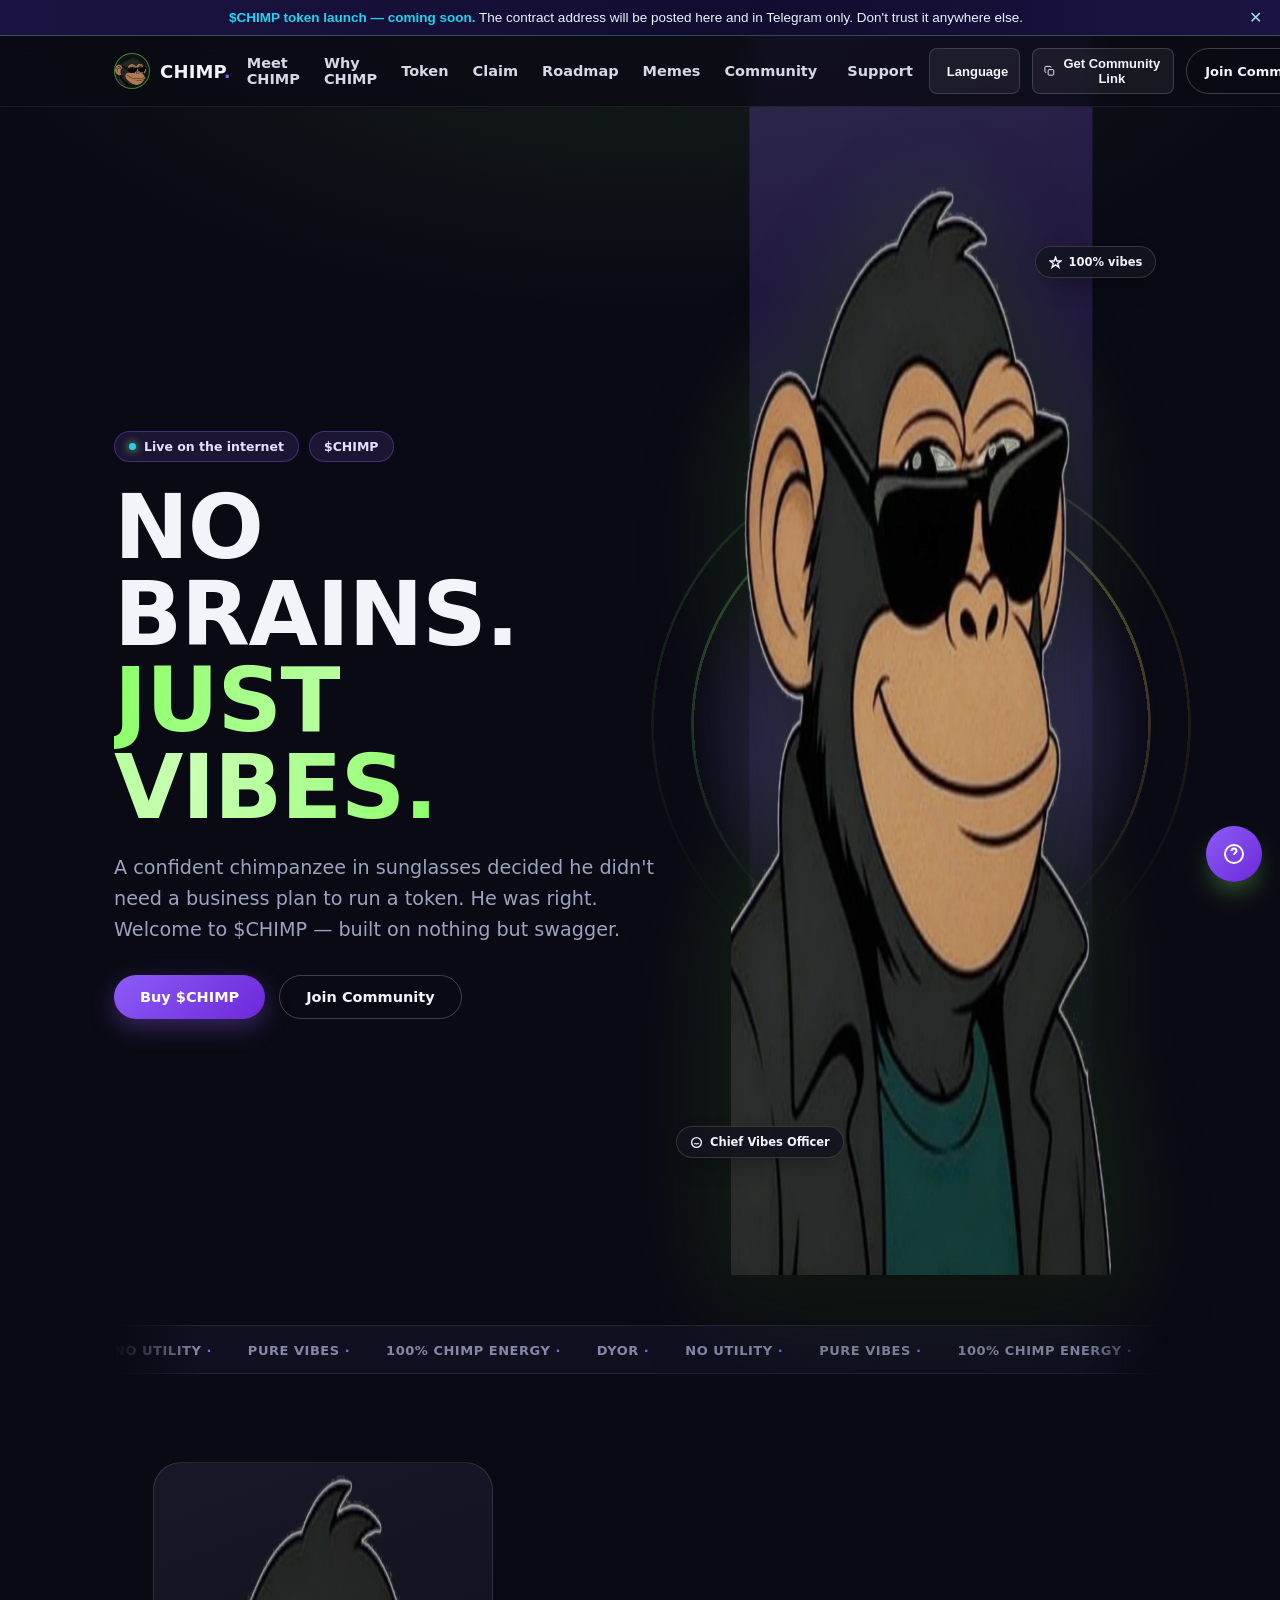
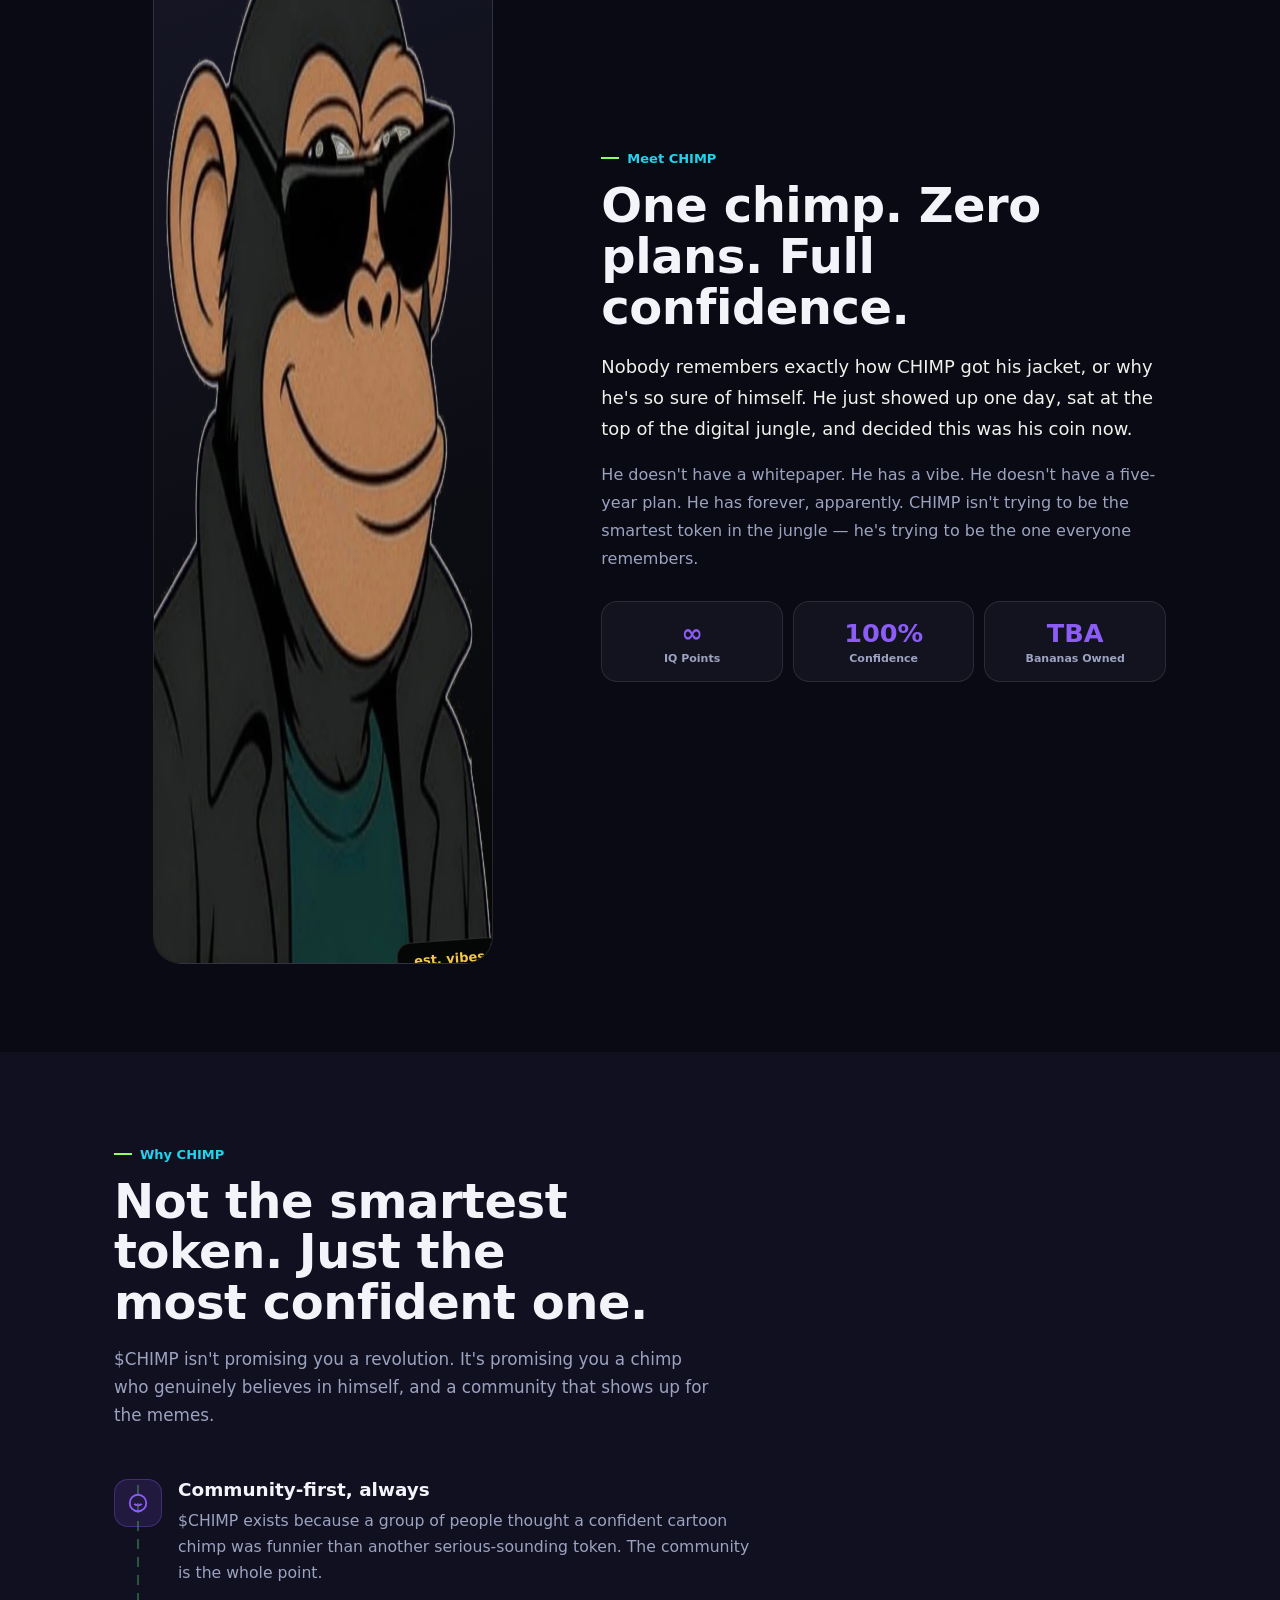
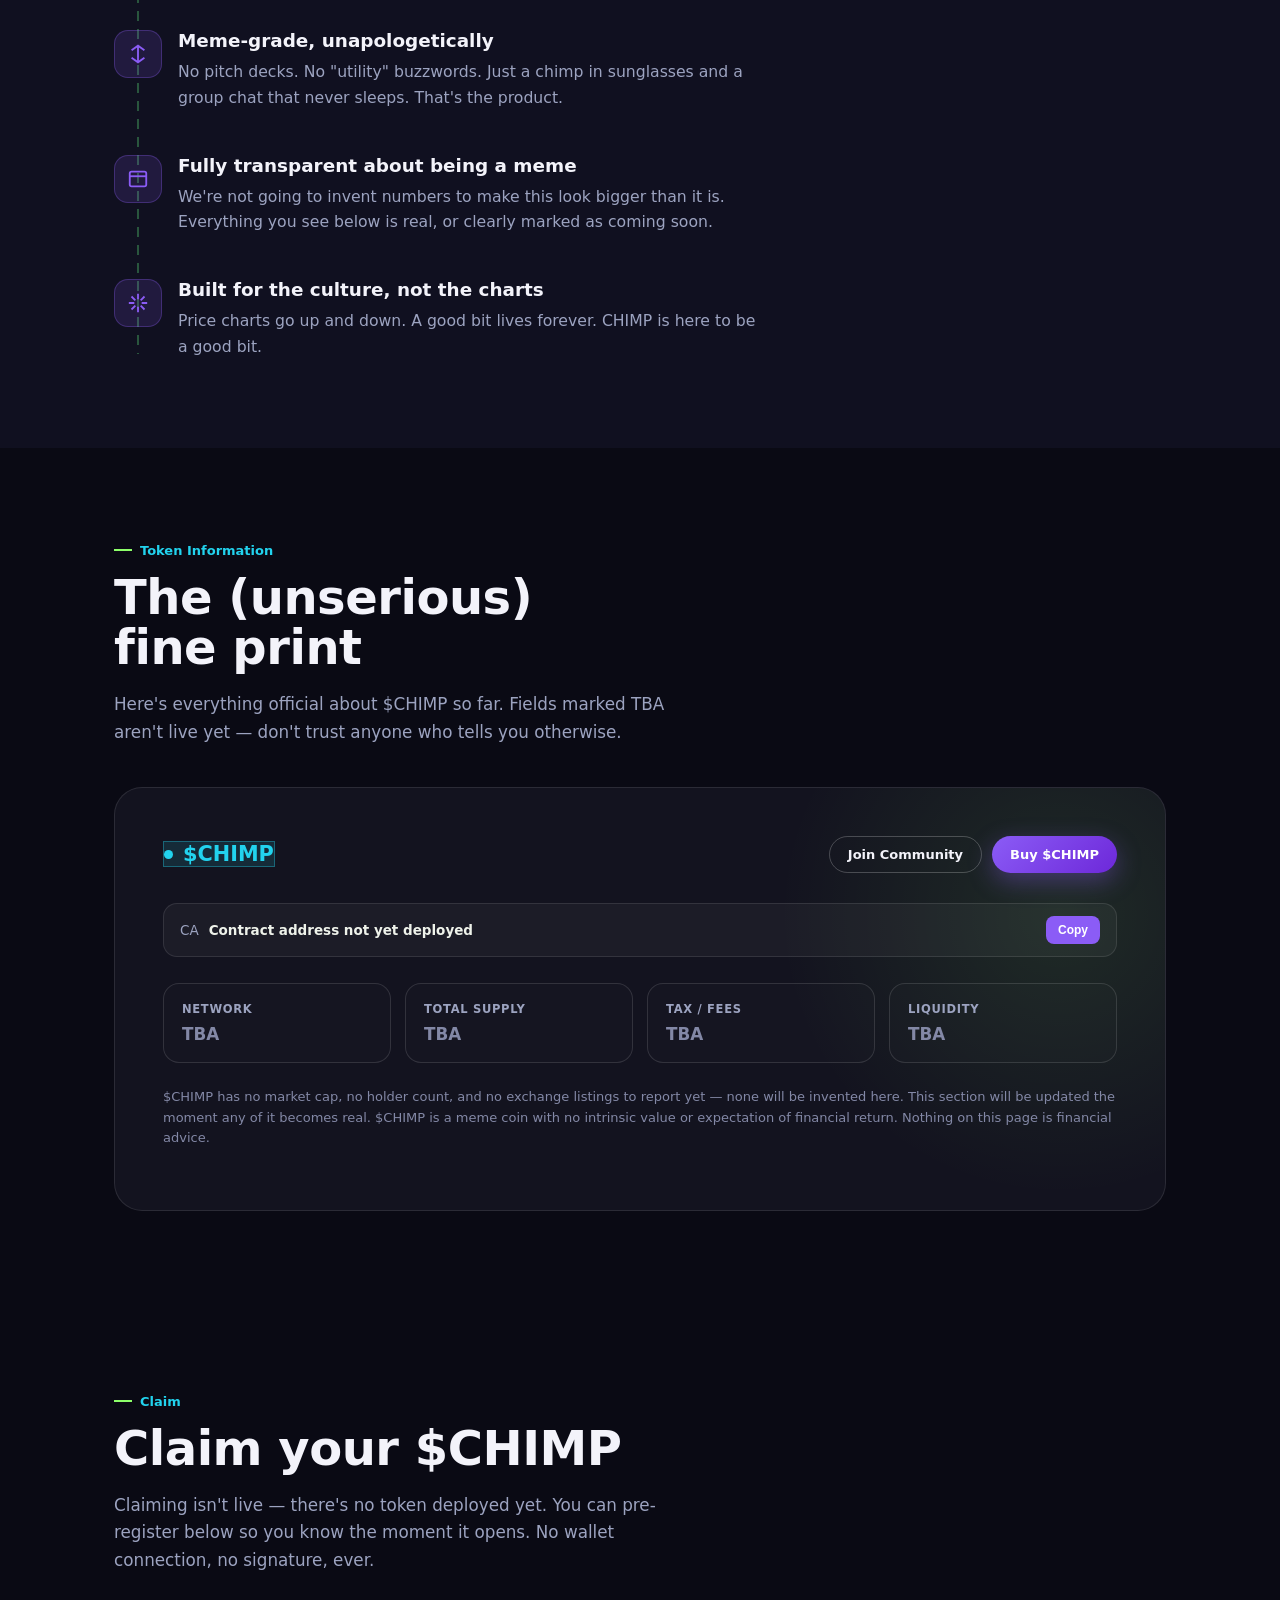
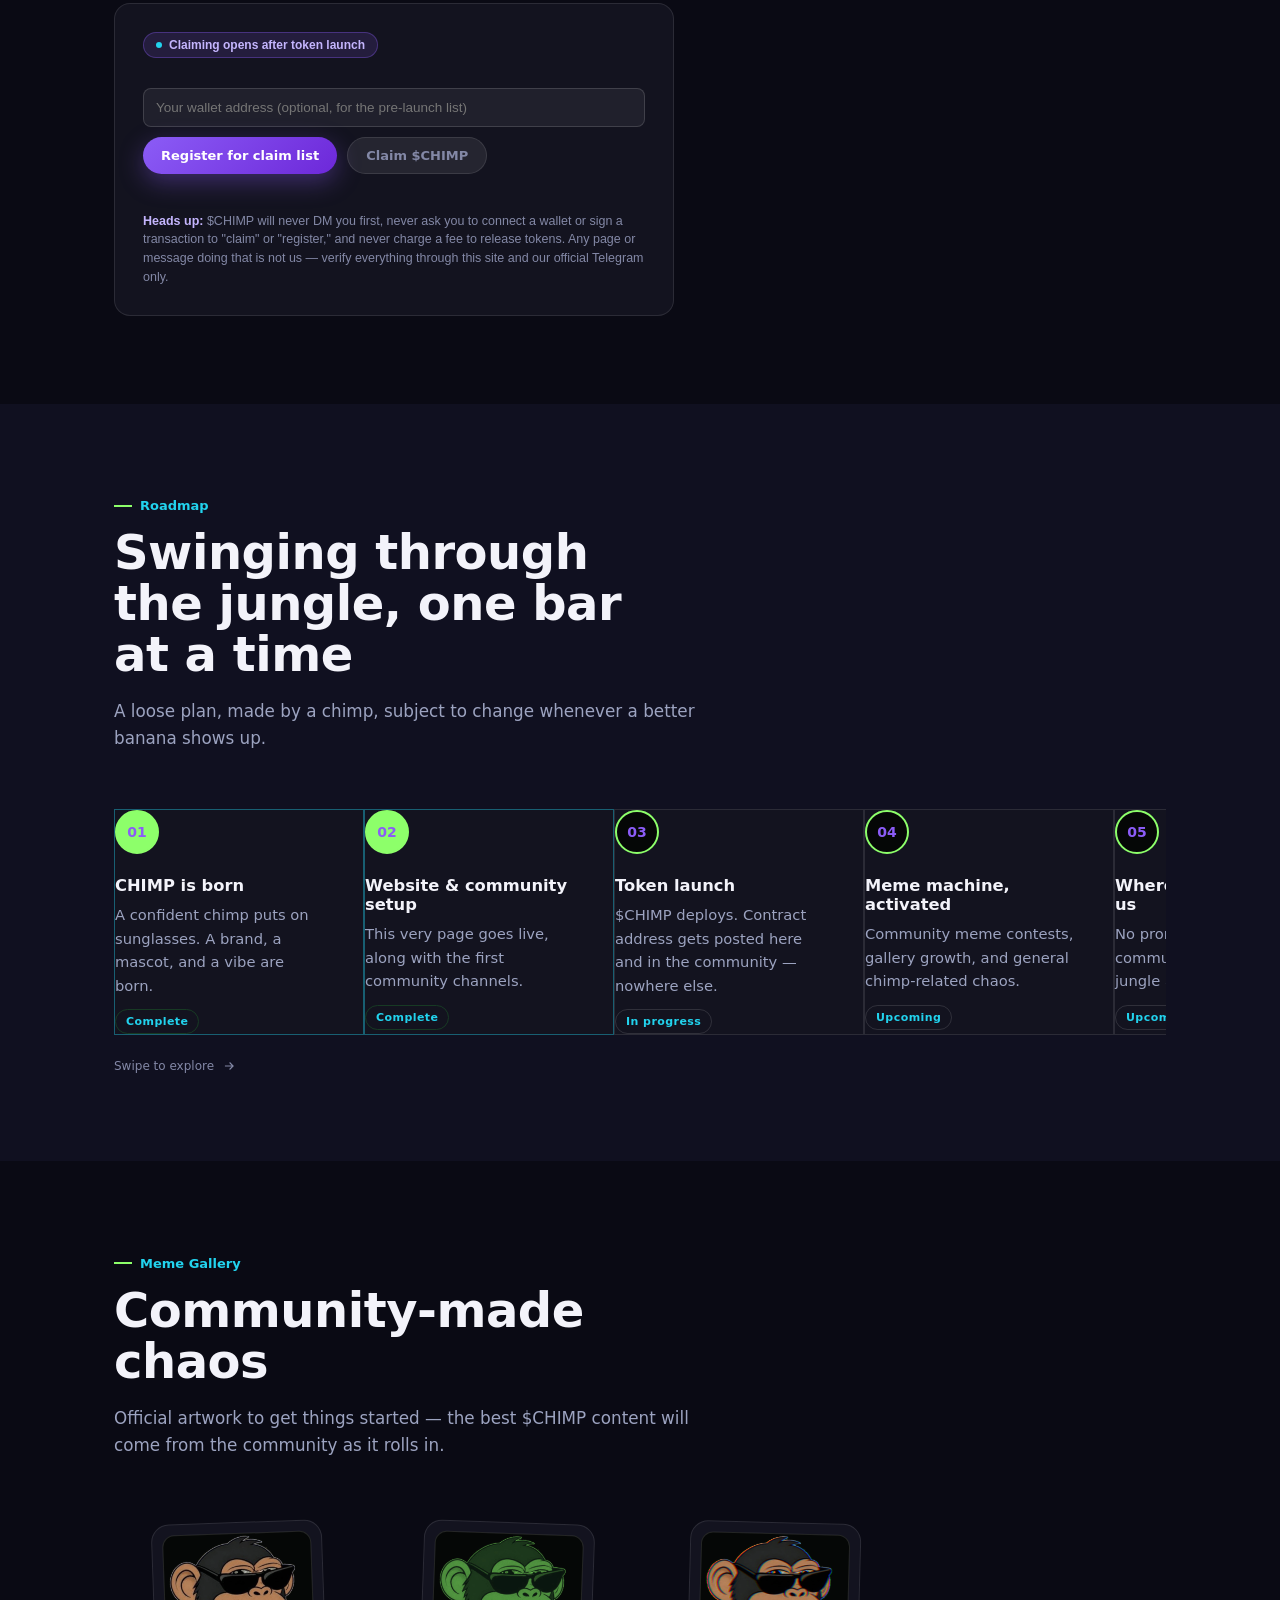
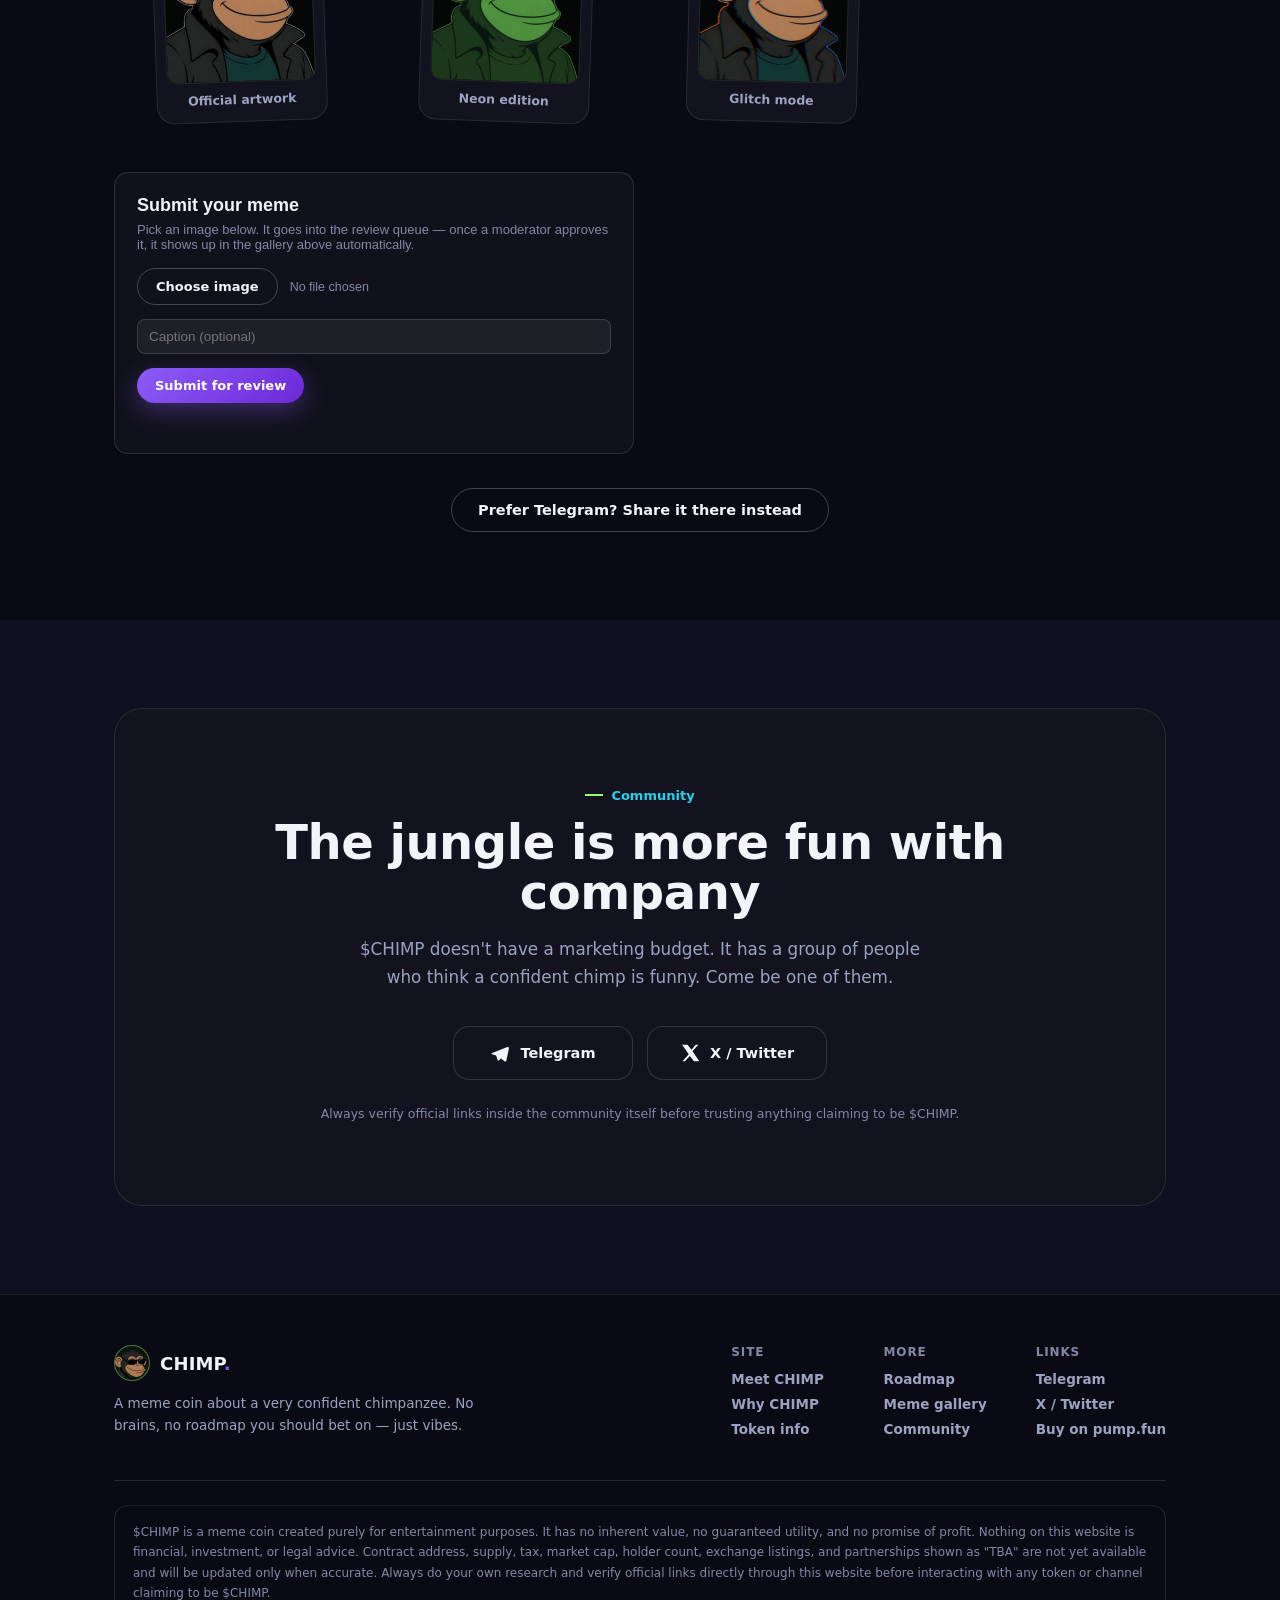
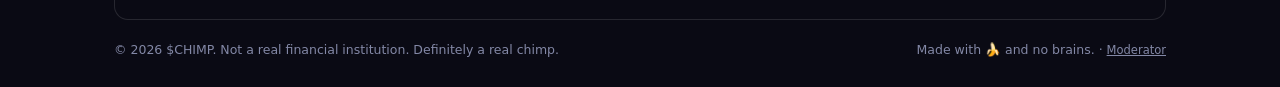
==== commit 1b89cfa4: "Update index.html" ====
--- a/index.html
+++ b/index.html
@@ -25,22 +25,87 @@
 
 <link rel="stylesheet" href="css/styles.css">
 
-<!-- ===================== NEW: additions stylesheet (banner, support chat, meme upload, moderation, language switcher) ===================== -->
+<!-- ===================== NEW: modern theme + additions stylesheet ===================== -->
 <style>
+  /* ================= MODERN THEME OVERRIDE =================
+     Re-maps the site's color variables to a dark indigo/violet + cyan
+     palette. This overrides the variables the base stylesheet reads from,
+     so anything already using var(--panel), var(--muted-2) etc. updates
+     automatically. Components that use hard-coded colors instead of
+     variables are re-styled explicitly below with !important — if
+     anything still shows the old green after this, it's a hard-coded
+     color in css/styles.css that isn't reachable from here; share that
+     file and it can be fixed at the source. */
+  :root{
+    --bg:#0A0A14; --background:#0A0A14; --body-bg:#0A0A14;
+    --panel:#13131F; --panel-2:#171728; --surface:#13131F;
+    --ink:#F3F3FA; --text:#F3F3FA; --fg:#F3F3FA; --heading:#F3F3FA;
+    --muted:#9CA3C0; --muted-2:#8388A6;
+    --line:rgba(255,255,255,.12); --border:rgba(255,255,255,.12);
+    --accent:#8B5CF6; --primary:#8B5CF6; --brand:#8B5CF6; --brand-2:#22D3EE;
+  }
+  html, body{ background:#0A0A14 !important; color:#F3F3FA; }
+  header.site-nav{ background:rgba(10,10,20,.82) !important; border-bottom:1px solid rgba(255,255,255,.08) !important; backdrop-filter:blur(10px); }
+  .mobile-panel{ background:#10101c !important; }
+  .brand-word, h1, h2, h3, h4, .section-title{ color:#F3F3FA !important; }
+  .brand-word span{ color:#8B5CF6 !important; }
+  .links a, .nav-support-btn{ color:#D6D8E8 !important; }
+  .links a:hover{ color:#22D3EE !important; }
+  .pill{ background:rgba(139,92,246,.14) !important; border:1px solid rgba(139,92,246,.35) !important; color:#E4E1FF !important; }
+  .pill .dot{ background:#22D3EE !important; }
+  .btn-primary{ background:linear-gradient(135deg,#8B5CF6,#6D28D9) !important; color:#fff !important; border:none !important; box-shadow:0 8px 24px rgba(139,92,246,.35) !important; }
+  .btn-primary:hover{ filter:brightness(1.08); }
+  .btn-ghost{ background:transparent !important; border:1px solid rgba(255,255,255,.22) !important; color:#F3F3FA !important; }
+  .btn-ghost:hover{ background:rgba(255,255,255,.08) !important; }
+  section[style*="var(--panel)"], .section-pad{ background:#0A0A14; }
+  #why, #roadmap, #community{ background:#101020 !important; }
+  .glow-orb{ background:radial-gradient(circle,rgba(139,92,246,.55),transparent 70%) !important; }
+  .stage-ring{ border-color:rgba(139,92,246,.3) !important; }
+  .stage-ring.ring2{ border-color:rgba(34,211,238,.25) !important; }
+  .spotlight-beam{ background:linear-gradient(180deg,rgba(139,92,246,.25),transparent) !important; }
+  .mascot-shine{ background:linear-gradient(120deg,transparent,rgba(255,255,255,.18),transparent) !important; }
+  .stage-chip{ background:rgba(19,19,31,.9) !important; border:1px solid rgba(255,255,255,.14) !important; color:#F3F3FA !important; }
+  .ticker-strip{ background:#101020 !important; border-top:1px solid rgba(255,255,255,.08) !important; border-bottom:1px solid rgba(255,255,255,.08) !important; }
+  .ticker-track span{ color:#8388A6 !important; }
+  .ticker-track b{ color:#8B5CF6 !important; }
+  .eyebrow-tag{ color:#22D3EE !important; }
+  .vine-node{ background:rgba(139,92,246,.14) !important; color:#8B5CF6 !important; border:1px solid rgba(139,92,246,.3) !important; }
+  .stat-card{ background:#13131F !important; border:1px solid rgba(255,255,255,.1) !important; }
+  .stat-card .num{ color:#8B5CF6 !important; }
+  .token-panel{ background:#13131F !important; border:1px solid rgba(255,255,255,.1) !important; }
+  .ticker-chip{ background:rgba(34,211,238,.12) !important; border:1px solid rgba(34,211,238,.35) !important; color:#22D3EE !important; }
+  .dotpulse{ background:#22D3EE !important; }
+  .contract-row{ background:rgba(255,255,255,.04) !important; border:1px solid rgba(255,255,255,.1) !important; }
+  .copy-btn{ background:#8B5CF6 !important; color:#fff !important; border:none !important; }
+  .token-field .v.tba{ color:#8388A6 !important; }
+  .bar-stop{ background:#13131F !important; border:1px solid rgba(255,255,255,.1) !important; }
+  .bar-stop.done{ border-color:rgba(34,211,238,.4) !important; }
+  .bar-hook{ color:#8B5CF6 !important; }
+  .bar-status{ color:#22D3EE !important; }
+  .meme-card{ background:#13131F !important; border:1px solid rgba(255,255,255,.1) !important; }
+  figcaption{ color:#9CA3C0 !important; }
+  .social-chip{ background:#13131F !important; border:1px solid rgba(255,255,255,.14) !important; color:#F3F3FA !important; }
+  .social-chip:hover{ border-color:#8B5CF6 !important; color:#8B5CF6 !important; }
+  .community-panel{ background:#13131F !important; border:1px solid rgba(255,255,255,.1) !important; }
+  footer{ background:#0A0A14 !important; border-top:1px solid rgba(255,255,255,.08) !important; }
+  .disclaimer{ color:#8388A6 !important; border-top:1px solid rgba(255,255,255,.08) !important; }
+  .support-fab{ background:linear-gradient(135deg,#8B5CF6,#6D28D9) !important; color:#fff !important; }
+  .support-panel{ background:#13131F !important; border:1px solid rgba(255,255,255,.14) !important; }
+  .support-head{ border-bottom:1px solid rgba(255,255,255,.1) !important; }
   /* ---------- Coming soon banner ---------- */
   .chimp-soon-banner{
     position:relative; z-index:60;
     display:flex; align-items:center; justify-content:center; gap:14px;
     flex-wrap:wrap; text-align:center;
     padding:10px 44px 10px 16px;
-    background:linear-gradient(90deg,#173a2c,#0f2c22 60%,#173a2c);
+    background:linear-gradient(90deg,#1b1442,#120c30 60%,#1b1442);
     border-bottom:1px solid rgba(120,255,180,.25);
-    font-family:"Manrope",sans-serif; font-size:13.5px; color:#d9ffe9;
-  }
-  .chimp-soon-banner strong{ color:#7bffb0; font-weight:700; }
+    font-family:"Manrope",sans-serif; font-size:13.5px; color:#E7F6FF;
+  }
+  .chimp-soon-banner strong{ color:#22D3EE; font-weight:700; }
   .chimp-soon-close{
     position:absolute; right:10px; top:50%; transform:translateY(-50%);
-    background:transparent; border:none; color:#9fe8bf; font-size:16px;
+    background:transparent; border:none; color:#a8dcec; font-size:16px;
     line-height:1; cursor:pointer; padding:6px 8px; border-radius:6px;
   }
   .chimp-soon-close:hover{ background:rgba(255,255,255,.08); }
@@ -66,14 +131,16 @@
   .lang-switcher-note{
     margin:8px 0 0; font-family:"Manrope",sans-serif; font-size:11px; color:#8a9a92;
   }
-  /* tame Google's default widget chrome so it fits the theme */
-  #google_translate_element .goog-te-gadget{ font-family:"Manrope",sans-serif !important; font-size:12px !important; color:#cfe9db !important; }
-  #google_translate_element .goog-te-gadget-simple{
-    background:rgba(255,255,255,.05) !important; border:1px solid rgba(255,255,255,.16) !important;
-    border-radius:8px !important; padding:6px 8px !important; display:inline-block !important;
-  }
-  #google_translate_element .goog-te-gadget-simple span{ color:#cfe9db !important; }
-  #google_translate_element img{ vertical-align:middle; }
+  /* ---------- custom 10-language option list (this is what the user actually sees/clicks) ---------- */
+  .lang-option-list{ display:flex; flex-direction:column; gap:2px; max-height:280px; overflow-y:auto; }
+  .lang-option{
+    text-align:left; background:transparent; border:none; border-radius:7px;
+    padding:8px 9px; font-family:"Manrope",sans-serif; font-size:13.5px; color:#e7f3ec;
+    cursor:pointer;
+  }
+  .lang-option:hover, .lang-option.is-active{ background:rgba(34,211,238,.16); color:#22D3EE; }
+  /* Google's own widget UI is never shown — it only exists to drive the translation engine */
+  .goog-hidden-host{ position:absolute; width:1px; height:1px; overflow:hidden; opacity:0; pointer-events:none; }
   .goog-te-banner-frame{ display:none !important; }
   body{ top:0 !important; }
   .goog-te-gadget-icon{ display:none !important; }
@@ -87,17 +154,17 @@
     max-width:82%; padding:9px 12px; border-radius:12px; font-family:"Manrope",sans-serif;
     font-size:13.5px; line-height:1.4;
   }
-  .chat-bubble.bot{ align-self:flex-start; background:rgba(123,255,176,.12); color:#d9ffe9; border:1px solid rgba(123,255,176,.2); }
+  .chat-bubble.bot{ align-self:flex-start; background:rgba(34,211,238,.14); color:#E7F6FF; border:1px solid rgba(34,211,238,.28); }
   .chat-bubble.user{ align-self:flex-end; background:rgba(255,255,255,.08); color:#f1f5f2; }
   .support-chat-input-row{ display:flex; gap:8px; padding:10px 14px; border-top:1px solid rgba(255,255,255,.08); }
   .support-chat-input-row input{
     flex:1; background:rgba(255,255,255,.06); border:1px solid rgba(255,255,255,.14);
     border-radius:8px; padding:9px 11px; color:#f1f5f2; font-family:"Manrope",sans-serif; font-size:13.5px;
   }
-  .support-chat-input-row input:focus{ outline:2px solid #7bffb0; outline-offset:1px; }
+  .support-chat-input-row input:focus{ outline:2px solid #22D3EE; outline-offset:1px; }
   .support-chat-input-row button{
-    background:#7bffb0; border:none; border-radius:8px; width:38px; height:38px;
-    font-size:15px; cursor:pointer; color:#0b2016;
+    background:#22D3EE; border:none; border-radius:8px; width:38px; height:38px;
+    font-size:15px; cursor:pointer; color:#071019;
   }
   .support-chat-input-row button:hover{ filter:brightness(1.08); }
 
@@ -117,9 +184,50 @@
     border-radius:8px; padding:9px 11px; color:#f1f5f2; font-family:"Manrope",sans-serif;
     font-size:13.5px; margin-bottom:14px; box-sizing:border-box;
   }
-  .meme-upload-status{ margin:12px 0 0; font-family:"Manrope",sans-serif; font-size:13px; color:#7bffb0; min-height:16px; }
+  .meme-upload-status{ margin:12px 0 0; font-family:"Manrope",sans-serif; font-size:13px; color:#22D3EE; min-height:16px; }
   .meme-upload-status.is-error{ color:#ff8a8a; }
   .meme-card.is-pending-note{ opacity:.6; }
+
+  /* ---------- Coin claim panel ---------- */
+  .claim-panel{
+    background:#13131F; border:1px solid rgba(255,255,255,.1); border-radius:16px;
+    padding:28px; max-width:560px;
+  }
+  .claim-status-pill{
+    display:inline-flex; align-items:center; gap:7px; padding:5px 12px; border-radius:999px;
+    background:rgba(139,92,246,.14); border:1px solid rgba(139,92,246,.35); color:#c4b5fd;
+    font-family:"Manrope",sans-serif; font-size:12px; font-weight:700; margin-bottom:14px;
+  }
+  .claim-status-pill .dot{ width:6px; height:6px; border-radius:50%; background:#22D3EE; }
+  .claim-row{ display:flex; gap:10px; flex-wrap:wrap; margin:16px 0 10px; }
+  .claim-row input{
+    flex:1; min-width:220px; background:rgba(255,255,255,.06); border:1px solid rgba(255,255,255,.14);
+    border-radius:8px; padding:11px 12px; color:#F3F3FA; font-family:"Manrope",sans-serif; font-size:13.5px;
+  }
+  .claim-btn-disabled{
+    background:rgba(255,255,255,.08) !important; color:#8388A6 !important; cursor:not-allowed !important;
+    border:1px solid rgba(255,255,255,.1) !important;
+  }
+  .claim-note{ font-family:"Manrope",sans-serif; font-size:12.5px; color:#8388A6; margin:12px 0 0; line-height:1.5; }
+  .claim-note strong{ color:#c4b5fd; }
+  .claim-register-status{ font-family:"Manrope",sans-serif; font-size:13px; color:#22D3EE; min-height:16px; margin:10px 0 0; }
+
+  /* ---------- Community quick-link ---------- */
+  .copy-link-btn{
+    display:inline-flex; align-items:center; gap:6px;
+    background:rgba(255,255,255,.06); border:1px solid rgba(255,255,255,.16);
+    color:#F3F3FA; border-radius:8px; padding:7px 11px; font-family:"Manrope",sans-serif;
+    font-size:13px; font-weight:600; cursor:pointer;
+  }
+  .copy-link-btn:hover{ background:rgba(255,255,255,.12); }
+  .copy-link-btn svg{ width:14px; height:14px; }
+  .copy-link-toast{
+    position:fixed; bottom:26px; left:50%; transform:translateX(-50%) translateY(12px);
+    background:#13131F; border:1px solid rgba(34,211,238,.4); color:#dbe6ff;
+    padding:10px 16px; border-radius:9px; font-family:"Manrope",sans-serif; font-size:13px;
+    opacity:0; pointer-events:none; transition:opacity .2s ease, transform .2s ease; z-index:300;
+  }
+  .copy-link-toast.is-visible{ opacity:1; transform:translateX(-50%) translateY(0); }
 
   /* ---------- Moderation modal ---------- */
   .mod-open-link{ color:var(--muted-2,#7a8a82); text-decoration:underline; font-size:11.5px; }
@@ -134,8 +242,8 @@
   }
   .mod-modal-head{ display:flex; justify-content:space-between; align-items:center; margin-bottom:14px; }
   .mod-modal-head strong{ font-family:"Unbounded",sans-serif; font-size:16px; color:#f1f5f2; }
-  .mod-modal-head button{ background:none; border:none; color:#cfe9db; font-size:16px; cursor:pointer; }
-  #modLoginView p{ font-family:"Manrope",sans-serif; font-size:13.5px; color:#cfe9db; margin:0 0 12px; }
+  .mod-modal-head button{ background:none; border:none; color:#dbe6ff; font-size:16px; cursor:pointer; }
+  #modLoginView p{ font-family:"Manrope",sans-serif; font-size:13.5px; color:#dbe6ff; margin:0 0 12px; }
   #modPasswordInput{
     width:100%; background:rgba(255,255,255,.06); border:1px solid rgba(255,255,255,.14);
     border-radius:8px; padding:9px 11px; color:#f1f5f2; margin-bottom:10px; box-sizing:border-box;
@@ -148,7 +256,7 @@
   .mod-queue-item .mod-item-time{ font-family:"Manrope",sans-serif; font-size:11px; color:#7a8a82; margin:0 0 8px; }
   .mod-item-actions{ display:flex; gap:8px; }
   .mod-btn{ font-family:"Manrope",sans-serif; font-size:12px; font-weight:700; border-radius:6px; padding:6px 10px; cursor:pointer; border:none; }
-  .mod-btn.approve{ background:#7bffb0; color:#0b2016; }
+  .mod-btn.approve{ background:#22D3EE; color:#071019; }
   .mod-btn.reject{ background:rgba(255,138,138,.18); color:#ff8a8a; border:1px solid rgba(255,138,138,.4); }
   #modEmptyMsg{ font-family:"Manrope",sans-serif; font-size:13px; color:#7a8a82; text-align:center; padding:20px 0; }
 </style>
@@ -173,6 +281,7 @@
       <a href="#meet">Meet CHIMP</a>
       <a href="#why">Why CHIMP</a>
       <a href="#token">Token</a>
+      <a href="#claim">Claim</a>
       <a href="#roadmap">Roadmap</a>
       <a href="#memes">Memes</a>
       <a href="#community">Community</a>
@@ -189,10 +298,27 @@
           <span>Language</span>
         </button>
         <div class="lang-switcher-panel" id="langSwitcherPanel" hidden>
-          <div id="google_translate_element"></div>
-          <p class="lang-switcher-note">Powered by Google Translate · 100+ languages</p>
-        </div>
-      </div>
+          <div class="lang-option-list" id="langOptionList">
+            <button type="button" class="lang-option" data-lang="en">English</button>
+            <button type="button" class="lang-option" data-lang="zh-CN">中文 (Mandarin)</button>
+            <button type="button" class="lang-option" data-lang="hi">हिन्दी (Hindi)</button>
+            <button type="button" class="lang-option" data-lang="es">Español</button>
+            <button type="button" class="lang-option" data-lang="fr">Français</button>
+            <button type="button" class="lang-option" data-lang="ar">العربية (Arabic)</button>
+            <button type="button" class="lang-option" data-lang="bn">বাংলা (Bengali)</button>
+            <button type="button" class="lang-option" data-lang="pt">Português</button>
+            <button type="button" class="lang-option" data-lang="ru">Русский</button>
+            <button type="button" class="lang-option" data-lang="ja">日本語 (Japanese)</button>
+          </div>
+          <p class="lang-switcher-note">Top 10 most-spoken languages worldwide</p>
+          <!-- Google Translate does the actual translating; its own widget UI stays hidden — see .goog-hidden-host below -->
+          <div id="google_translate_element" class="goog-hidden-host"></div>
+        </div>
+      </div>
+      <button type="button" class="copy-link-btn" id="copyCommunityLinkBtn" title="Copy the community invite link">
+        <svg viewBox="0 0 24 24" fill="none" stroke="currentColor" stroke-width="2"><rect x="9" y="9" width="12" height="12" rx="2"/><path d="M5 15H4a2 2 0 0 1-2-2V4a2 2 0 0 1 2-2h9a2 2 0 0 1 2 2v1"/></svg>
+        Get Community Link
+      </button>
       <a href="https://t.me/chimpbuytld" target="_blank" rel="noopener noreferrer" class="btn btn-ghost btn-sm">Join Community</a>
       <a href="https://pump.fun/join/unlikesalmon140" target="_blank" rel="noopener noreferrer" class="btn btn-primary btn-sm">Buy $CHIMP</a>
     </div>
@@ -204,10 +330,12 @@
   <a href="#meet">Meet CHIMP</a>
   <a href="#why">Why CHIMP</a>
   <a href="#token">Token</a>
+  <a href="#claim">Claim</a>
   <a href="#roadmap">Roadmap</a>
   <a href="#memes">Memes</a>
   <a href="#community">Community</a>
   <button type="button" id="supportMobileBtn">Support</button>
+  <button type="button" id="copyCommunityLinkMobileBtn">Get Community Link</button>
   <!-- NEW: mobile language trigger reuses the same dropdown -->
   <button type="button" id="langSwitcherMobileBtn">Language</button>
   <a href="https://pump.fun/join/unlikesalmon140" target="_blank" rel="noopener noreferrer" class="btn btn-primary">Buy $CHIMP</a>
@@ -343,6 +471,30 @@
         </div>
 
         <p class="token-note">$CHIMP has no market cap, no holder count, and no exchange listings to report yet — none will be invented here. This section will be updated the moment any of it becomes real. $CHIMP is a meme coin with no intrinsic value or expectation of financial return. Nothing on this page is financial advice.</p>
+      </div>
+    </div>
+  </section>
+
+  <!-- ===================== NEW: coin claim ===================== -->
+  <section class="section-pad" id="claim">
+    <div class="wrap">
+      <div class="eyebrow-tag">Claim</div>
+      <h2 class="section-title">Claim your $CHIMP</h2>
+      <p class="section-lede" style="margin-bottom:28px;">Claiming isn't live — there's no token deployed yet. You can pre-register below so you know the moment it opens. No wallet connection, no signature, ever.</p>
+
+      <div class="claim-panel">
+        <span class="claim-status-pill"><span class="dot"></span> Claiming opens after token launch</span>
+
+        <div class="claim-row">
+          <input type="text" id="claimWalletInput" placeholder="Your wallet address (optional, for the pre-launch list)">
+        </div>
+        <div style="display:flex; gap:10px; flex-wrap:wrap;">
+          <button type="button" class="btn btn-primary btn-sm" id="claimRegisterBtn">Register for claim list</button>
+          <button type="button" class="btn btn-sm claim-btn-disabled" disabled title="Not live yet">Claim $CHIMP</button>
+        </div>
+        <p class="claim-register-status" id="claimRegisterStatus"></p>
+
+        <p class="claim-note"><strong>Heads up:</strong> $CHIMP will never DM you first, never ask you to connect a wallet or sign a transaction to "claim" or "register," and never charge a fee to release tokens. Any page or message doing that is not us — verify everything through this site and our official Telegram only.</p>
       </div>
     </div>
   </section>
@@ -557,6 +709,7 @@
     if (window.google && window.google.translate) {
       new google.translate.TranslateElement({
         pageLanguage: 'en',
+        includedLanguages: 'en,zh-CN,hi,es,fr,ar,bn,pt,ru,ja',
         autoDisplay: false,
         layout: google.translate.TranslateElement.InlineLayout.SIMPLE
       }, 'google_translate_element');
@@ -611,6 +764,29 @@
       if (!panel.hasAttribute('hidden') && !panel.contains(e.target) && e.target !== btn && e.target !== mobileBtn) {
         togglePanel(false);
       }
+    });
+
+    /* wire the 10 custom language buttons to the hidden Google Translate <select> */
+    var optionButtons = document.querySelectorAll('.lang-option');
+    function setLanguage(code) {
+      // Google injects a <select class="goog-te-combo"> inside #google_translate_element once it loads
+      var trySet = function (attemptsLeft) {
+        var select = document.querySelector('#google_translate_element select.goog-te-combo');
+        if (select) {
+          select.value = code;
+          select.dispatchEvent(new Event('change'));
+          optionButtons.forEach(function (b) { b.classList.toggle('is-active', b.getAttribute('data-lang') === code); });
+        } else if (attemptsLeft > 0) {
+          setTimeout(function () { trySet(attemptsLeft - 1); }, 300);
+        }
+      };
+      trySet(10);
+    }
+    optionButtons.forEach(function (b) {
+      b.addEventListener('click', function () {
+        setLanguage(b.getAttribute('data-lang'));
+        togglePanel(false);
+      });
     });
   })();
 
@@ -677,6 +853,54 @@
     if (fab) fab.addEventListener('click', greetOnce);
   })();
 
+  /* ---------- 4a. Coin claim pre-register (local only — no wallet connect, no signing, no funds) ---------- */
+  (function () {
+    var input = document.getElementById('claimWalletInput');
+    var btn = document.getElementById('claimRegisterBtn');
+    var status = document.getElementById('claimRegisterStatus');
+    if (!btn || !input || !status) return;
+    btn.addEventListener('click', function () {
+      var list = [];
+      try { list = JSON.parse(localStorage.getItem('chimpClaimRegistrations')) || []; } catch (e) {}
+      list.push({ wallet: input.value.trim(), ts: Date.now() });
+      localStorage.setItem('chimpClaimRegistrations', JSON.stringify(list));
+      status.textContent = "You're on the list. We'll never ask you to connect a wallet or sign anything before launch.";
+      input.value = '';
+    });
+  })();
+
+  /* ---------- 4b. Get Community Link: copy-to-clipboard + toast ---------- */
+  (function () {
+    var COMMUNITY_LINK = 'https://t.me/chimpbuytld';
+    var desktopBtn = document.getElementById('copyCommunityLinkBtn');
+    var mobileBtn = document.getElementById('copyCommunityLinkMobileBtn');
+
+    var toast = document.createElement('div');
+    toast.className = 'copy-link-toast';
+    toast.textContent = 'Community link copied: ' + COMMUNITY_LINK;
+    document.body.appendChild(toast);
+
+    function showToast() {
+      toast.classList.add('is-visible');
+      setTimeout(function () { toast.classList.remove('is-visible'); }, 2200);
+    }
+    function copyLink() {
+      if (navigator.clipboard && navigator.clipboard.writeText) {
+        navigator.clipboard.writeText(COMMUNITY_LINK).then(showToast).catch(function () {
+          window.open(COMMUNITY_LINK, '_blank', 'noopener');
+        });
+      } else {
+        window.open(COMMUNITY_LINK, '_blank', 'noopener');
+      }
+    }
+    if (desktopBtn) desktopBtn.addEventListener('click', copyLink);
+    if (mobileBtn) mobileBtn.addEventListener('click', function () {
+      var mobilePanelEl = document.getElementById('mobilePanel');
+      if (mobilePanelEl) mobilePanelEl.classList.remove('is-open');
+      copyLink();
+    });
+  })();
+
   /* ---------- 4. Meme upload + moderation queue (client-side demo, see note below) ----------
      NOTE: this site is static with no server, so submissions are stored in this browser's
      localStorage. That means a moderator can only see submissions made from the SAME browser
@@ -684,7 +908,7 @@
      (a form endpoint + database) — happy to wire that up if/when you have one. */
   (function () {
     var STORAGE_KEY = 'chimpMemeSubmissions';
-    var MOD_PASSWORD = 'chimp123'; // demo-only password, visible in page source — not real security
+    var MOD_PASSWORD = '4521'; // demo-only password, visible in page source — not real security
 
     var fileInput = document.getElementById('memeFileInput');
     var chooseBtn = document.getElementById('memeChooseBtn');
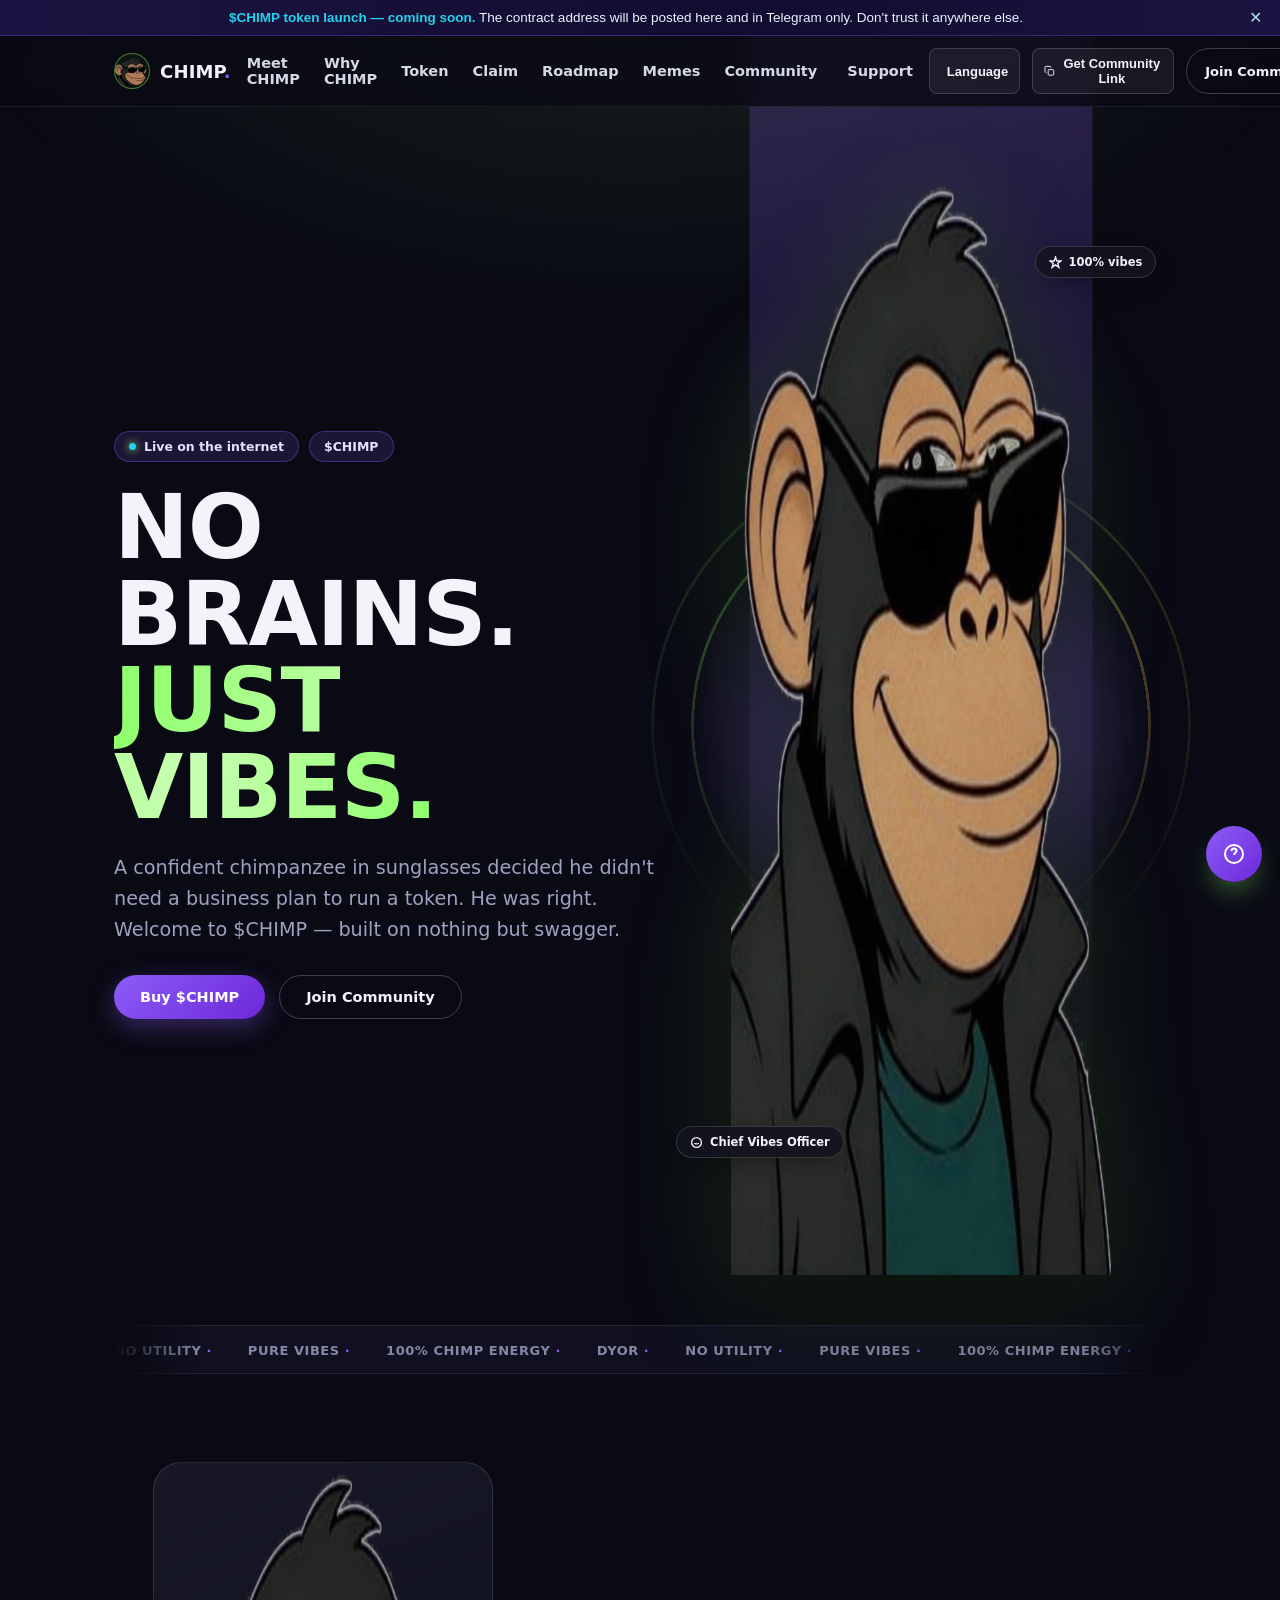
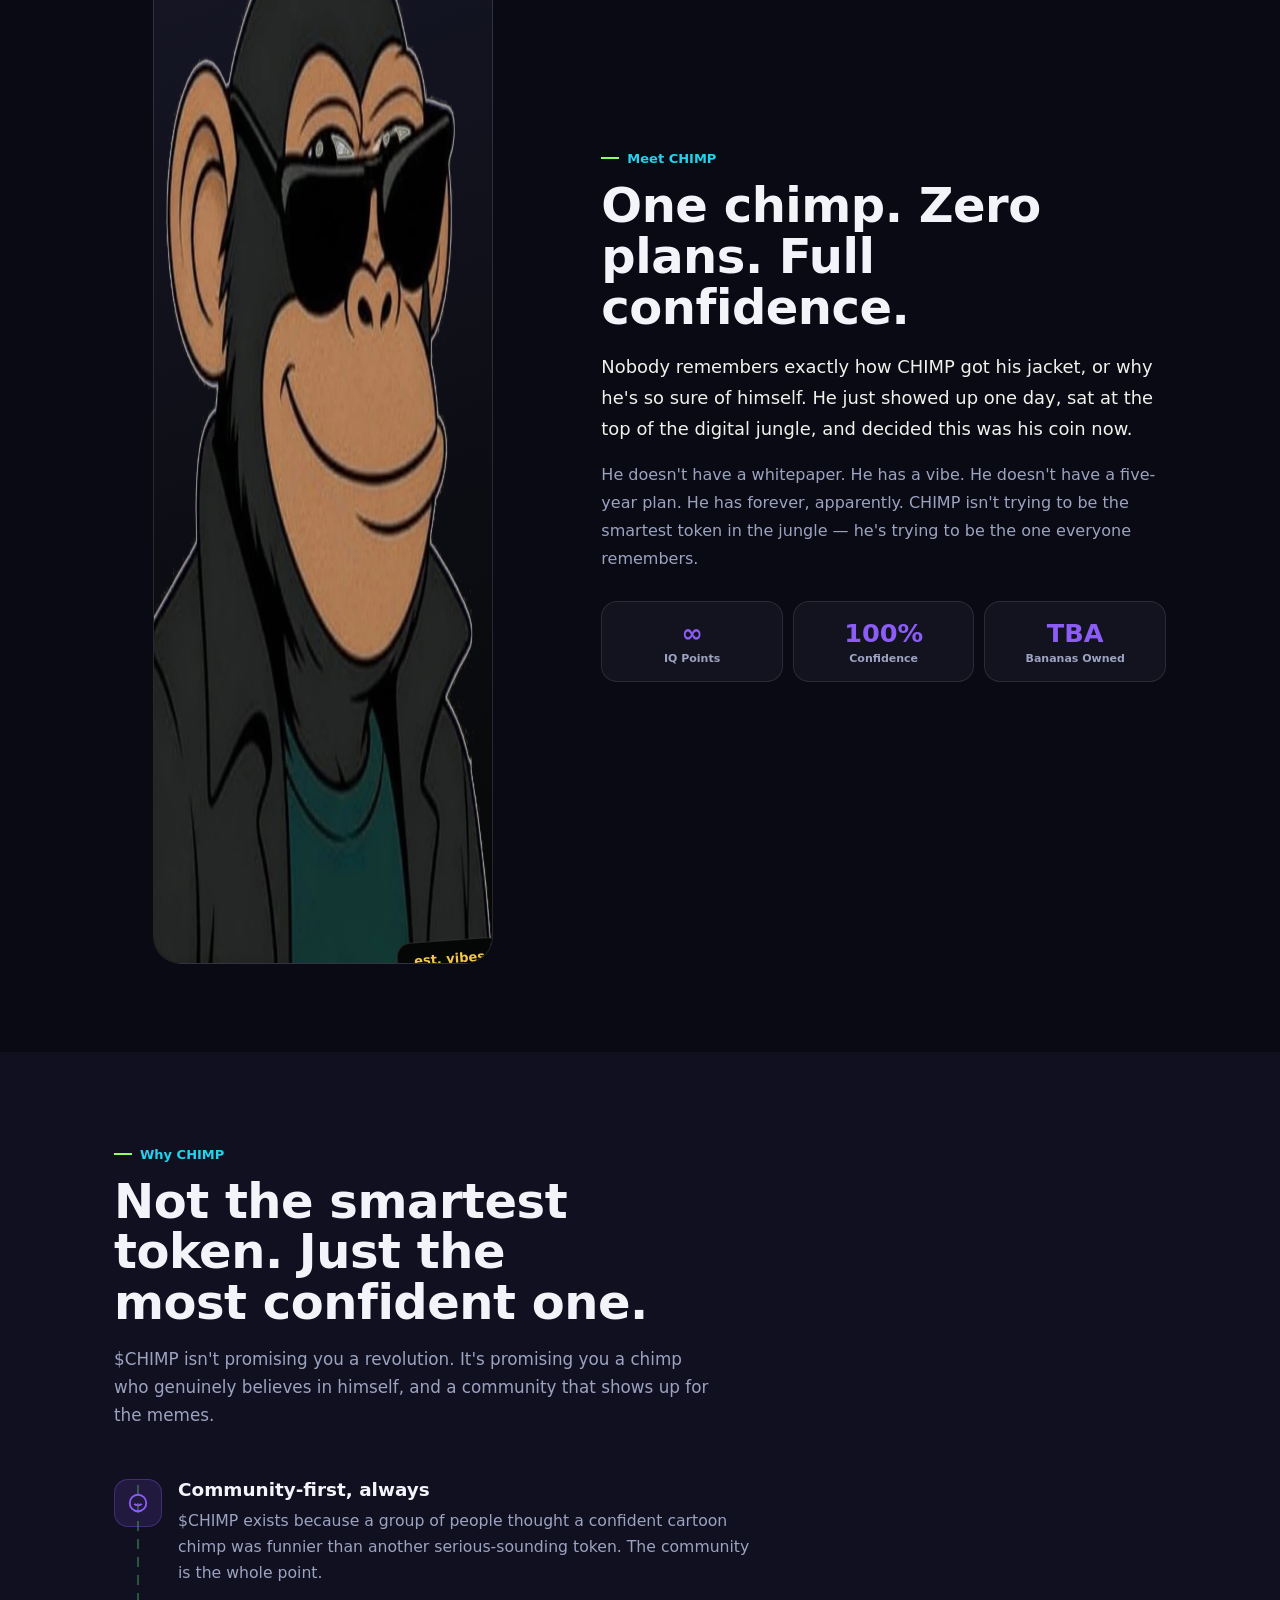
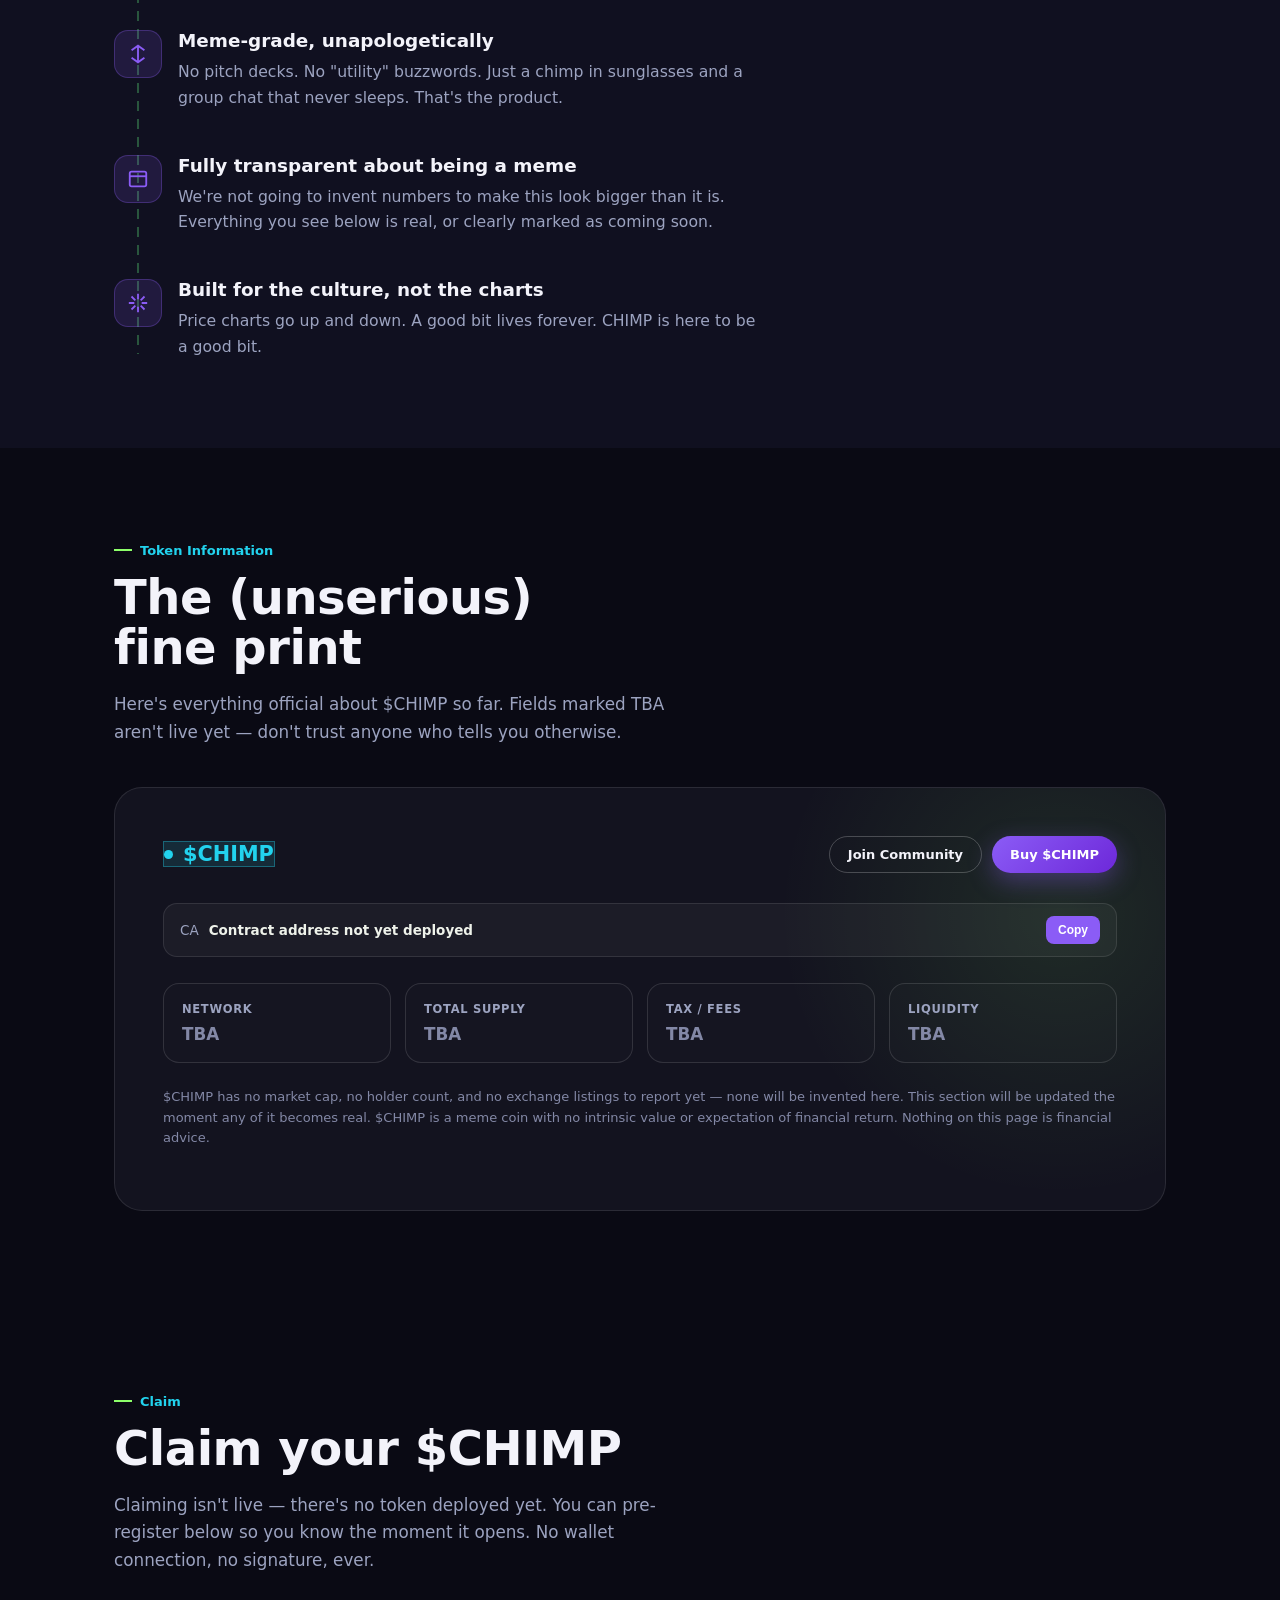
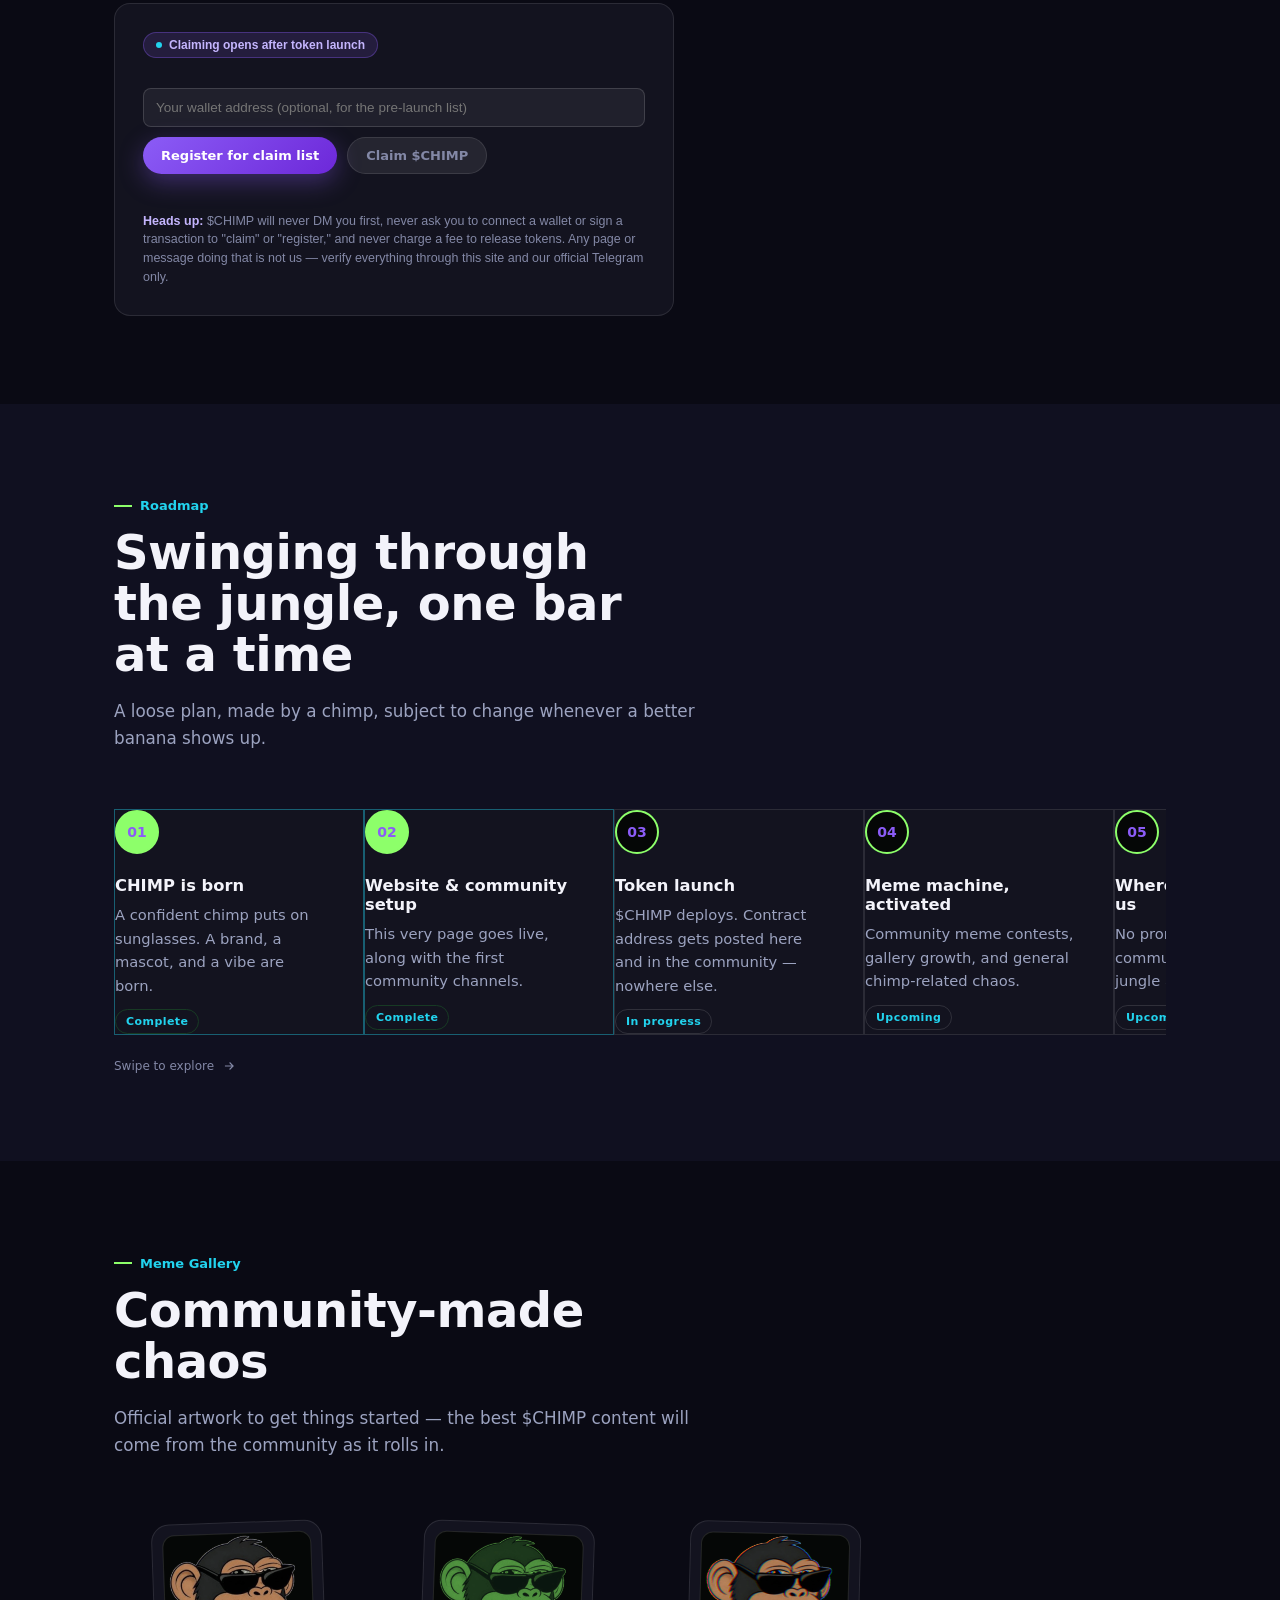
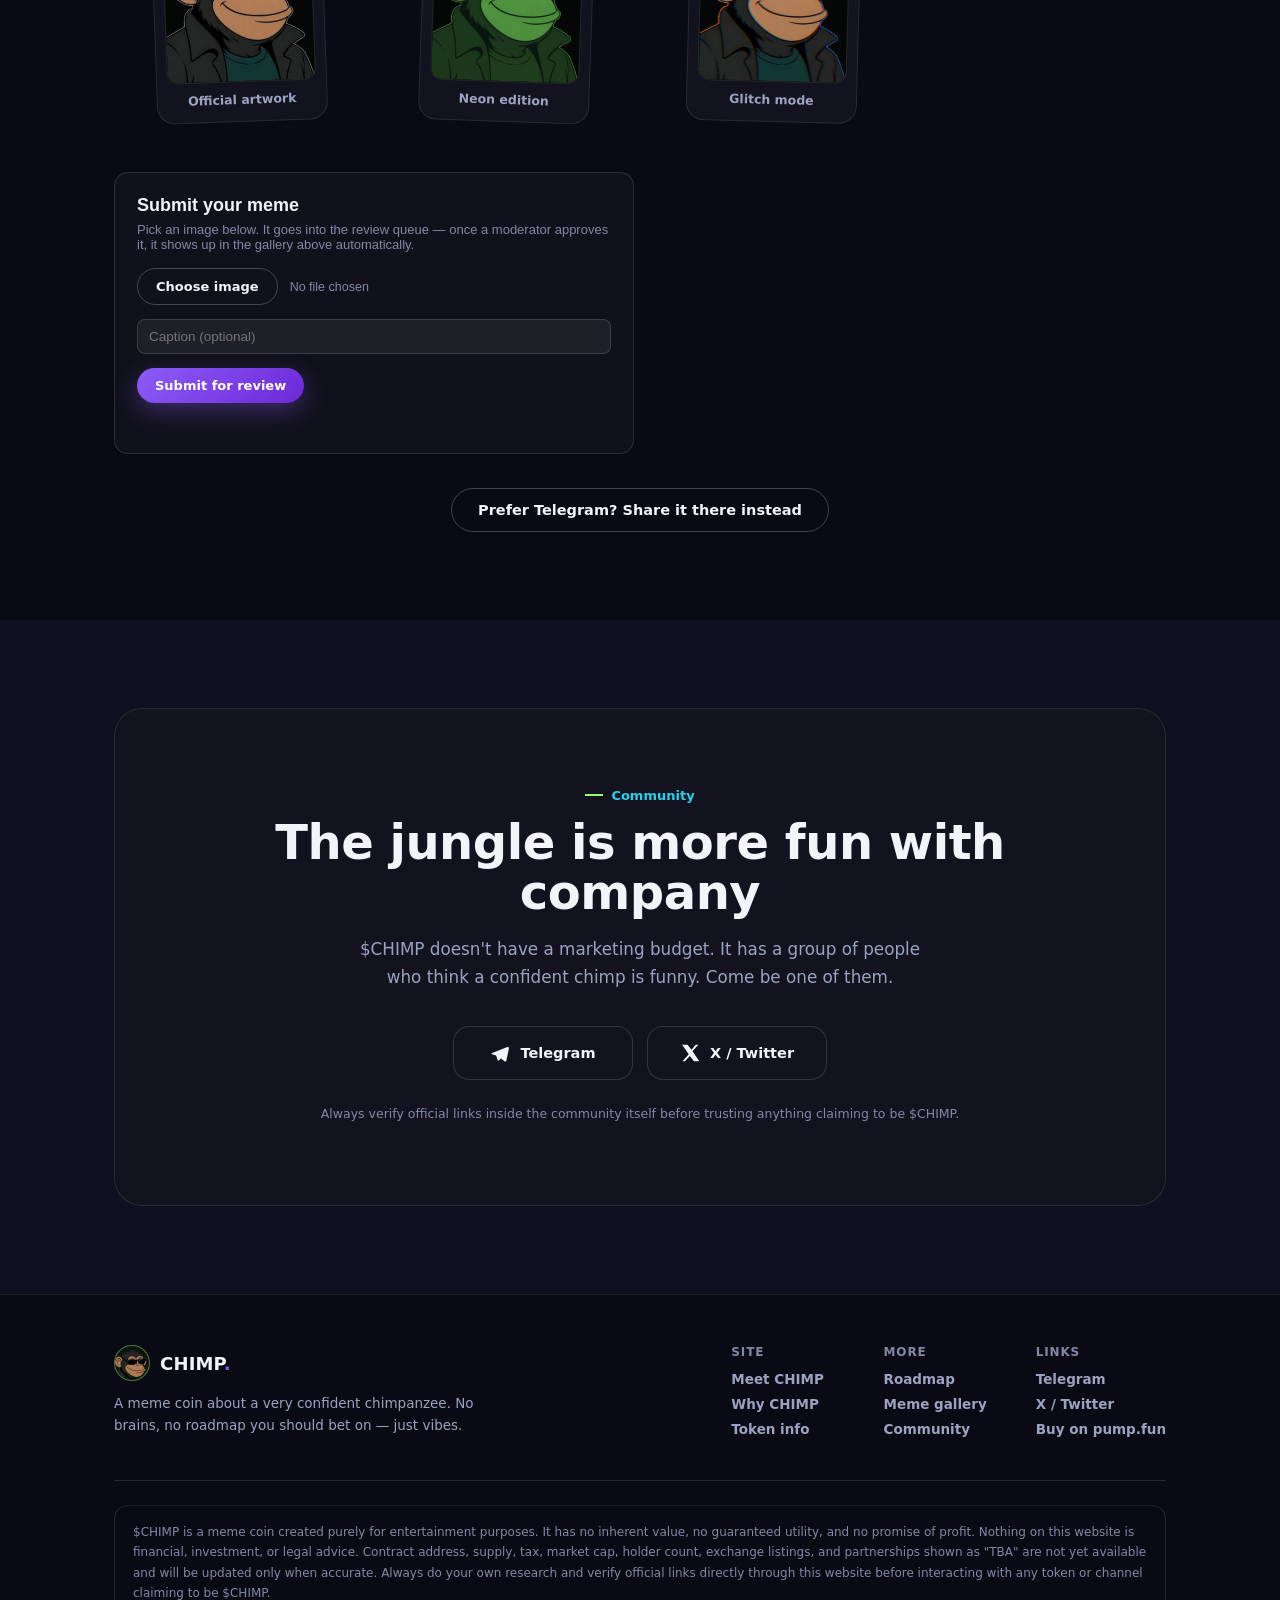
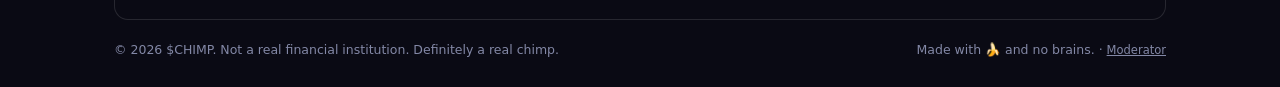
==== commit a98c4f76: "Update index.html" ====
--- a/index.html
+++ b/index.html
@@ -99,7 +99,7 @@
     flex-wrap:wrap; text-align:center;
     padding:10px 44px 10px 16px;
     background:linear-gradient(90deg,#1b1442,#120c30 60%,#1b1442);
-    border-bottom:1px solid rgba(120,255,180,.25);
+    border-bottom:1px solid rgba(139,92,246,.3);
     font-family:"Manrope",sans-serif; font-size:13.5px; color:#E7F6FF;
   }
   .chimp-soon-banner strong{ color:#22D3EE; font-weight:700; }
@@ -124,7 +124,7 @@
   .lang-switcher-btn svg{ width:16px; height:16px; }
   .lang-switcher-panel{
     position:absolute; top:calc(100% + 8px); right:0; z-index:80;
-    min-width:220px; background:#101512; border:1px solid rgba(255,255,255,.14);
+    min-width:220px; background:#13131F; border:1px solid rgba(255,255,255,.14);
     border-radius:10px; padding:12px; box-shadow:0 12px 30px rgba(0,0,0,.4);
   }
   .lang-switcher-panel[hidden]{ display:none; }
@@ -135,7 +135,7 @@
   .lang-option-list{ display:flex; flex-direction:column; gap:2px; max-height:280px; overflow-y:auto; }
   .lang-option{
     text-align:left; background:transparent; border:none; border-radius:7px;
-    padding:8px 9px; font-family:"Manrope",sans-serif; font-size:13.5px; color:#e7f3ec;
+    padding:8px 9px; font-family:"Manrope",sans-serif; font-size:13.5px; color:#F3F3FA;
     cursor:pointer;
   }
   .lang-option:hover, .lang-option.is-active{ background:rgba(34,211,238,.16); color:#22D3EE; }
@@ -155,11 +155,11 @@
     font-size:13.5px; line-height:1.4;
   }
   .chat-bubble.bot{ align-self:flex-start; background:rgba(34,211,238,.14); color:#E7F6FF; border:1px solid rgba(34,211,238,.28); }
-  .chat-bubble.user{ align-self:flex-end; background:rgba(255,255,255,.08); color:#f1f5f2; }
+  .chat-bubble.user{ align-self:flex-end; background:rgba(255,255,255,.08); color:#F3F3FA; }
   .support-chat-input-row{ display:flex; gap:8px; padding:10px 14px; border-top:1px solid rgba(255,255,255,.08); }
   .support-chat-input-row input{
     flex:1; background:rgba(255,255,255,.06); border:1px solid rgba(255,255,255,.14);
-    border-radius:8px; padding:9px 11px; color:#f1f5f2; font-family:"Manrope",sans-serif; font-size:13.5px;
+    border-radius:8px; padding:9px 11px; color:#F3F3FA; font-family:"Manrope",sans-serif; font-size:13.5px;
   }
   .support-chat-input-row input:focus{ outline:2px solid #22D3EE; outline-offset:1px; }
   .support-chat-input-row button{
@@ -174,14 +174,14 @@
     border-radius:14px; background:rgba(255,255,255,.03); max-width:520px;
   }
   .meme-upload-panel h3{ margin:0 0 6px; font-family:"Unbounded",sans-serif; font-size:18px; }
-  .meme-upload-note{ margin:0 0 16px; font-family:"Manrope",sans-serif; font-size:13px; color:var(--muted-2,#9aa8a1); }
+  .meme-upload-note{ margin:0 0 16px; font-family:"Manrope",sans-serif; font-size:13px; color:var(--muted-2,#8388A6); }
   .meme-upload-row{ display:flex; align-items:center; gap:12px; margin-bottom:14px; flex-wrap:wrap; }
-  .meme-file-name{ font-family:"Manrope",sans-serif; font-size:12.5px; color:var(--muted-2,#9aa8a1); }
+  .meme-file-name{ font-family:"Manrope",sans-serif; font-size:12.5px; color:var(--muted-2,#8388A6); }
   .meme-upload-preview{ margin-bottom:14px; }
   .meme-upload-preview img{ max-width:160px; max-height:160px; border-radius:10px; display:block; object-fit:cover; }
   .meme-caption-input{
     width:100%; background:rgba(255,255,255,.06); border:1px solid rgba(255,255,255,.14);
-    border-radius:8px; padding:9px 11px; color:#f1f5f2; font-family:"Manrope",sans-serif;
+    border-radius:8px; padding:9px 11px; color:#F3F3FA; font-family:"Manrope",sans-serif;
     font-size:13.5px; margin-bottom:14px; box-sizing:border-box;
   }
   .meme-upload-status{ margin:12px 0 0; font-family:"Manrope",sans-serif; font-size:13px; color:#22D3EE; min-height:16px; }
@@ -230,7 +230,7 @@
   .copy-link-toast.is-visible{ opacity:1; transform:translateX(-50%) translateY(0); }
 
   /* ---------- Moderation modal ---------- */
-  .mod-open-link{ color:var(--muted-2,#7a8a82); text-decoration:underline; font-size:11.5px; }
+  .mod-open-link{ color:var(--muted-2,#8388A6); text-decoration:underline; font-size:11.5px; }
   .mod-overlay{
     position:fixed; inset:0; z-index:200; background:rgba(6,10,8,.72);
     display:flex; align-items:center; justify-content:center; padding:20px;
@@ -238,27 +238,27 @@
   .mod-overlay[hidden]{ display:none; }
   .mod-modal{
     width:100%; max-width:480px; max-height:82vh; overflow-y:auto;
-    background:#0f1310; border:1px solid rgba(255,255,255,.14); border-radius:14px; padding:20px;
+    background:#13131F; border:1px solid rgba(255,255,255,.14); border-radius:14px; padding:20px;
   }
   .mod-modal-head{ display:flex; justify-content:space-between; align-items:center; margin-bottom:14px; }
-  .mod-modal-head strong{ font-family:"Unbounded",sans-serif; font-size:16px; color:#f1f5f2; }
+  .mod-modal-head strong{ font-family:"Unbounded",sans-serif; font-size:16px; color:#F3F3FA; }
   .mod-modal-head button{ background:none; border:none; color:#dbe6ff; font-size:16px; cursor:pointer; }
   #modLoginView p{ font-family:"Manrope",sans-serif; font-size:13.5px; color:#dbe6ff; margin:0 0 12px; }
   #modPasswordInput{
     width:100%; background:rgba(255,255,255,.06); border:1px solid rgba(255,255,255,.14);
-    border-radius:8px; padding:9px 11px; color:#f1f5f2; margin-bottom:10px; box-sizing:border-box;
+    border-radius:8px; padding:9px 11px; color:#F3F3FA; margin-bottom:10px; box-sizing:border-box;
   }
   .mod-error{ color:#ff8a8a; font-size:12.5px; margin-top:8px !important; }
   .mod-queue-item{ display:flex; gap:12px; padding:12px 0; border-bottom:1px solid rgba(255,255,255,.08); }
   .mod-queue-item img{ width:64px; height:64px; border-radius:8px; object-fit:cover; flex-shrink:0; }
   .mod-queue-item .mod-item-body{ flex:1; min-width:0; }
-  .mod-queue-item .mod-item-cap{ font-family:"Manrope",sans-serif; font-size:13px; color:#f1f5f2; margin:0 0 4px; word-break:break-word; }
-  .mod-queue-item .mod-item-time{ font-family:"Manrope",sans-serif; font-size:11px; color:#7a8a82; margin:0 0 8px; }
+  .mod-queue-item .mod-item-cap{ font-family:"Manrope",sans-serif; font-size:13px; color:#F3F3FA; margin:0 0 4px; word-break:break-word; }
+  .mod-queue-item .mod-item-time{ font-family:"Manrope",sans-serif; font-size:11px; color:#8388A6; margin:0 0 8px; }
   .mod-item-actions{ display:flex; gap:8px; }
   .mod-btn{ font-family:"Manrope",sans-serif; font-size:12px; font-weight:700; border-radius:6px; padding:6px 10px; cursor:pointer; border:none; }
   .mod-btn.approve{ background:#22D3EE; color:#071019; }
   .mod-btn.reject{ background:rgba(255,138,138,.18); color:#ff8a8a; border:1px solid rgba(255,138,138,.4); }
-  #modEmptyMsg{ font-family:"Manrope",sans-serif; font-size:13px; color:#7a8a82; text-align:center; padding:20px 0; }
+  #modEmptyMsg{ font-family:"Manrope",sans-serif; font-size:13px; color:#8388A6; text-align:center; padding:20px 0; }
 </style>
 </head>
 <body>
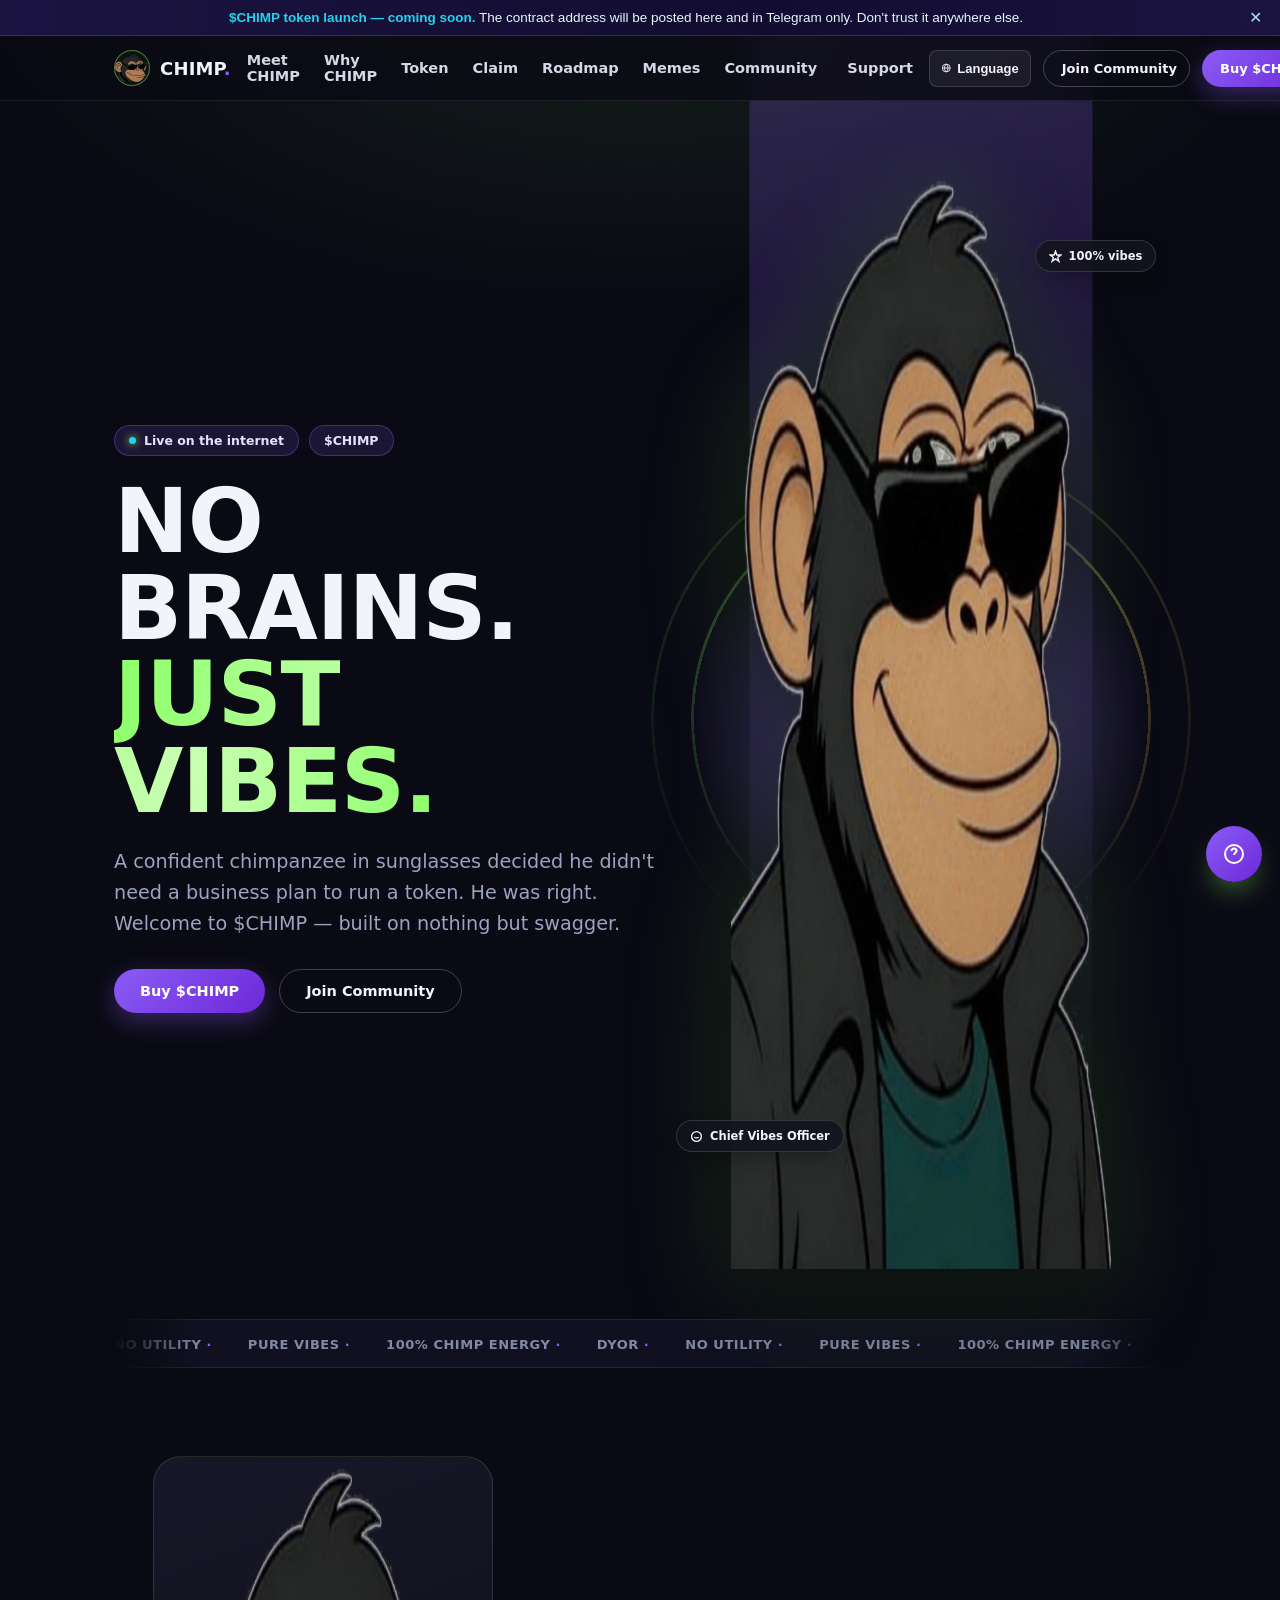
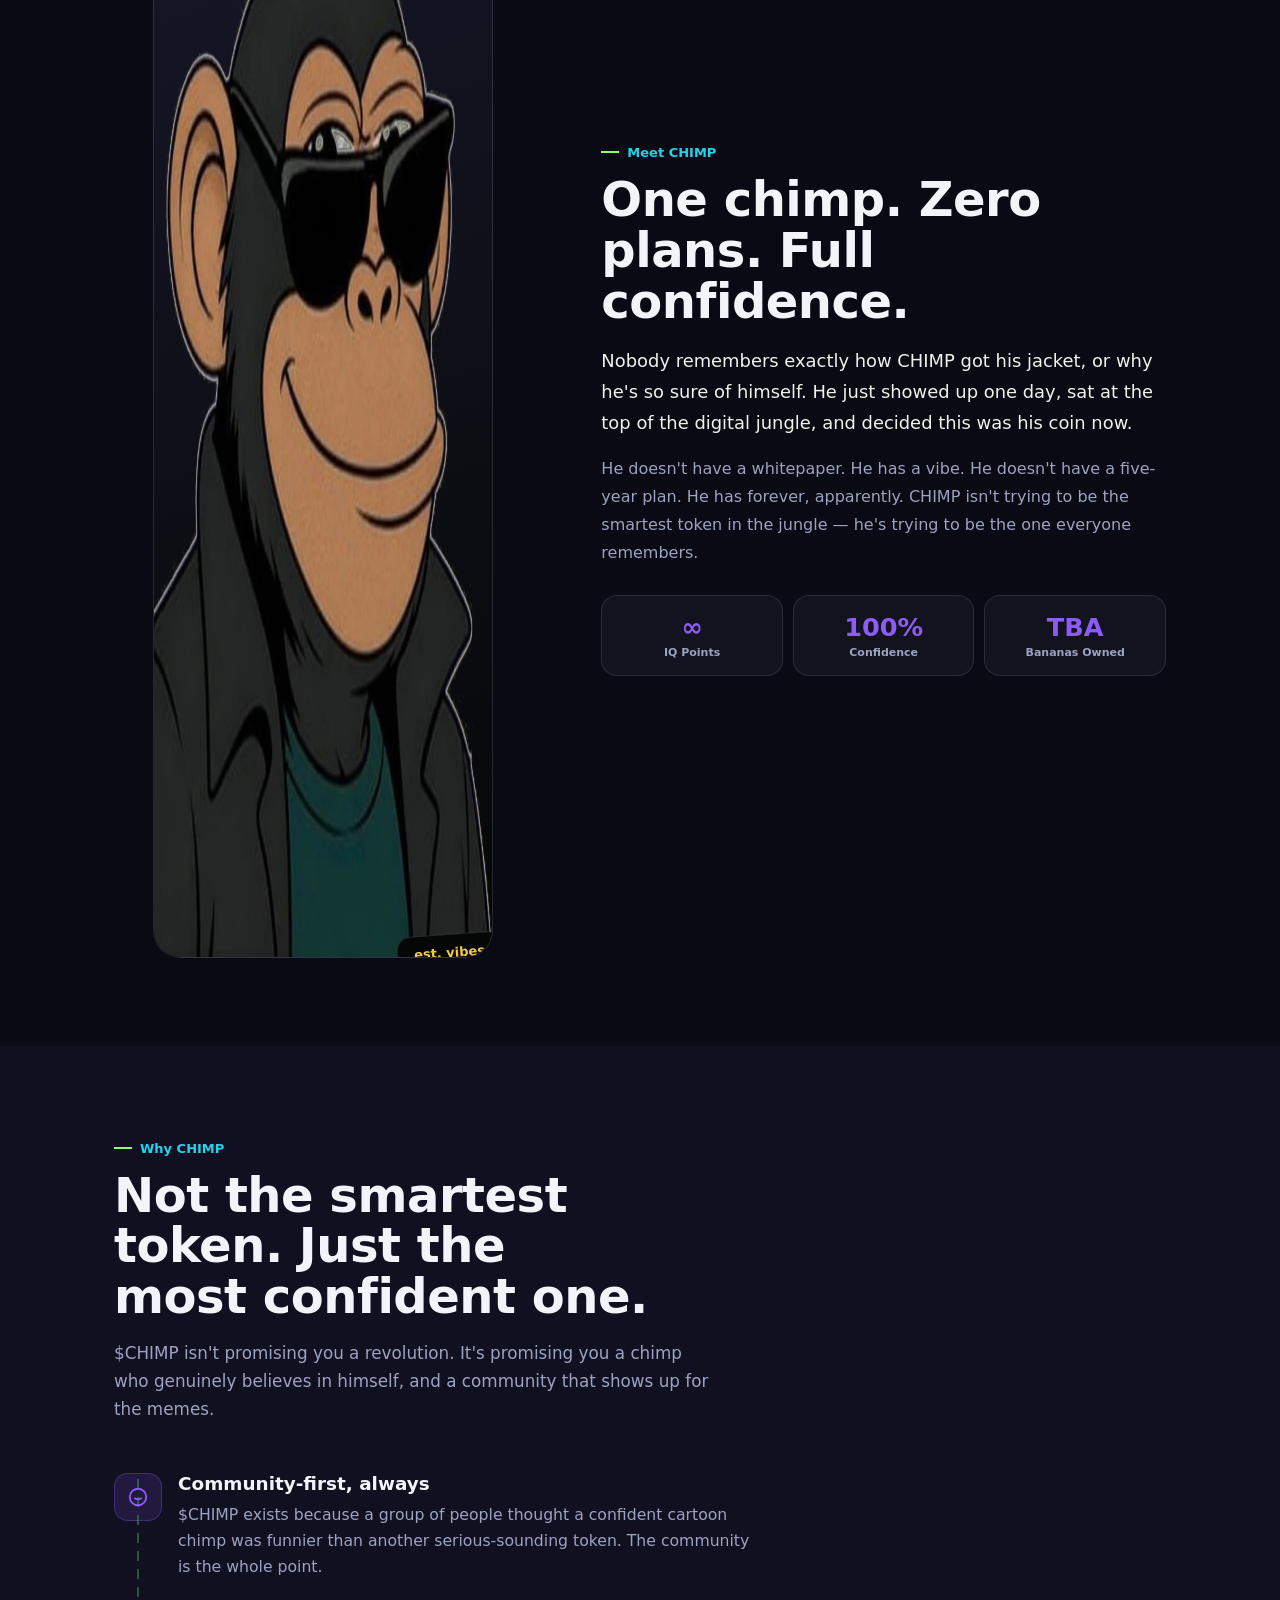
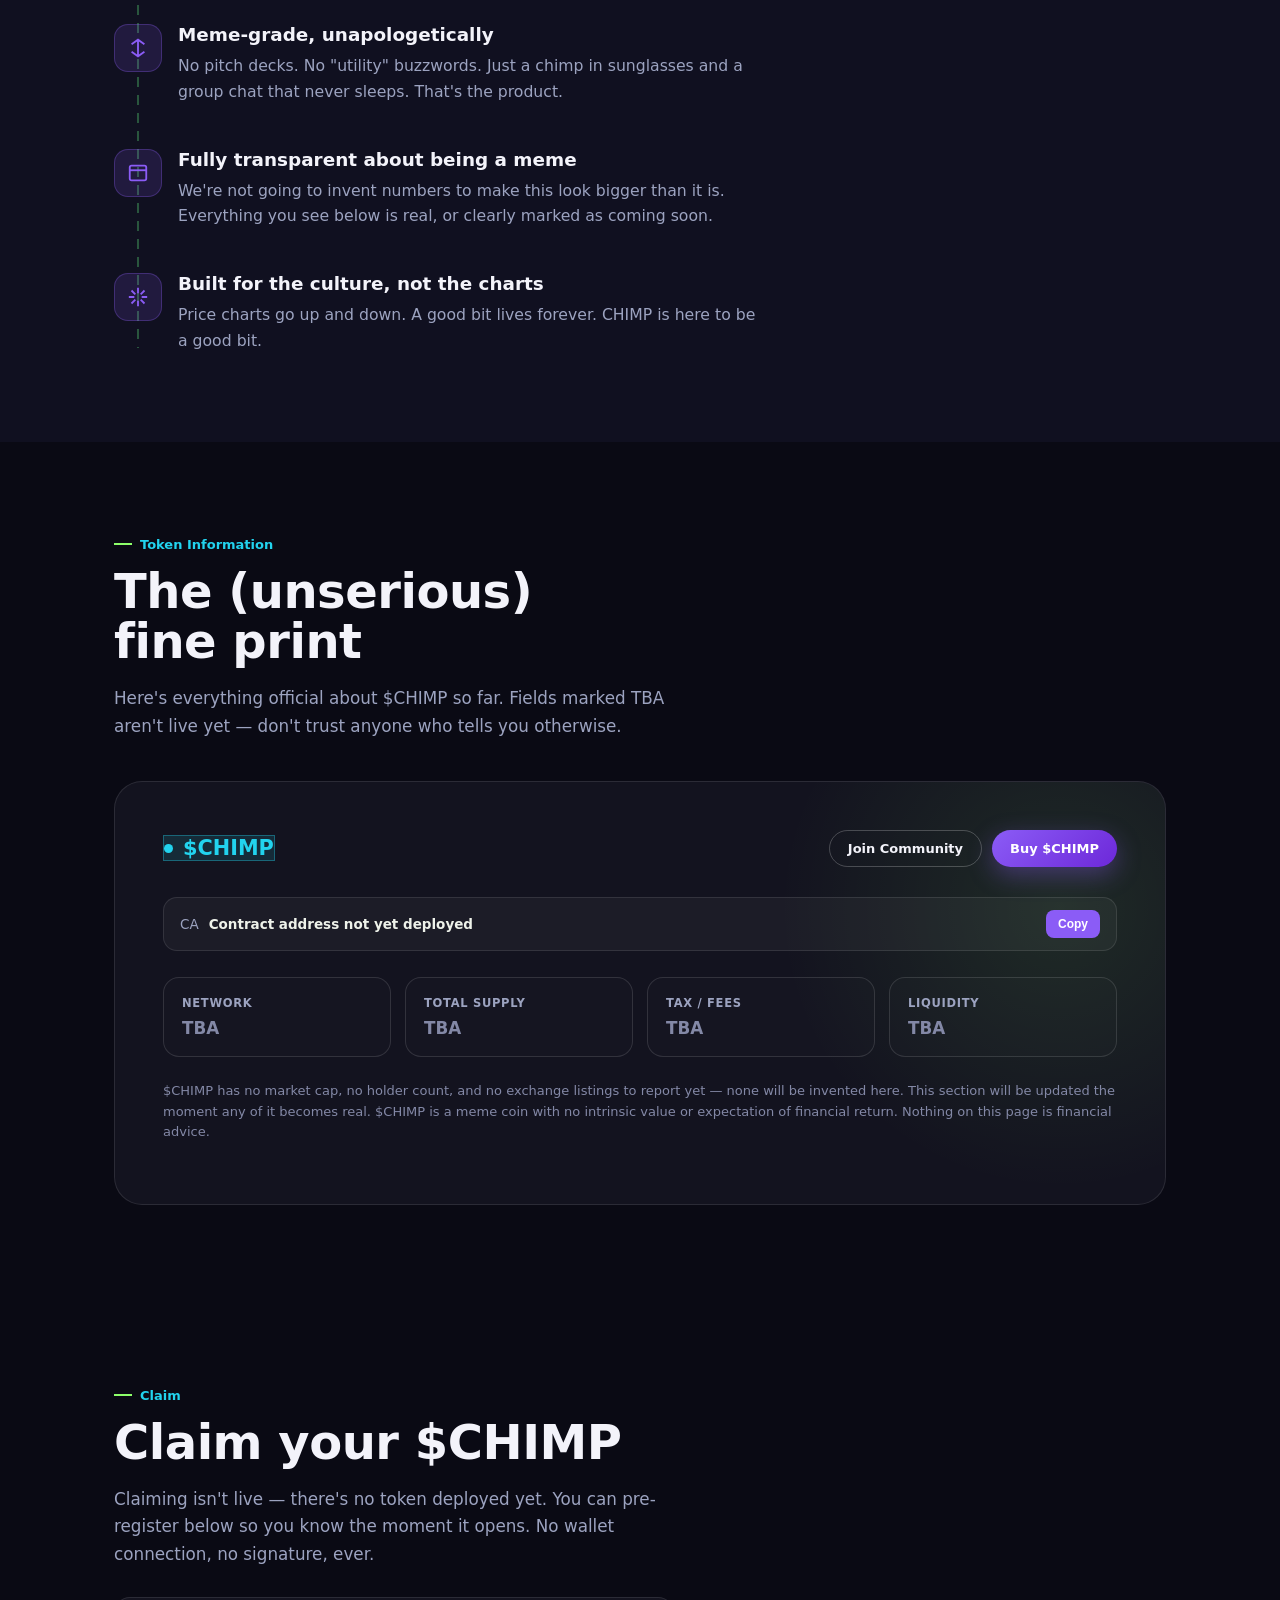
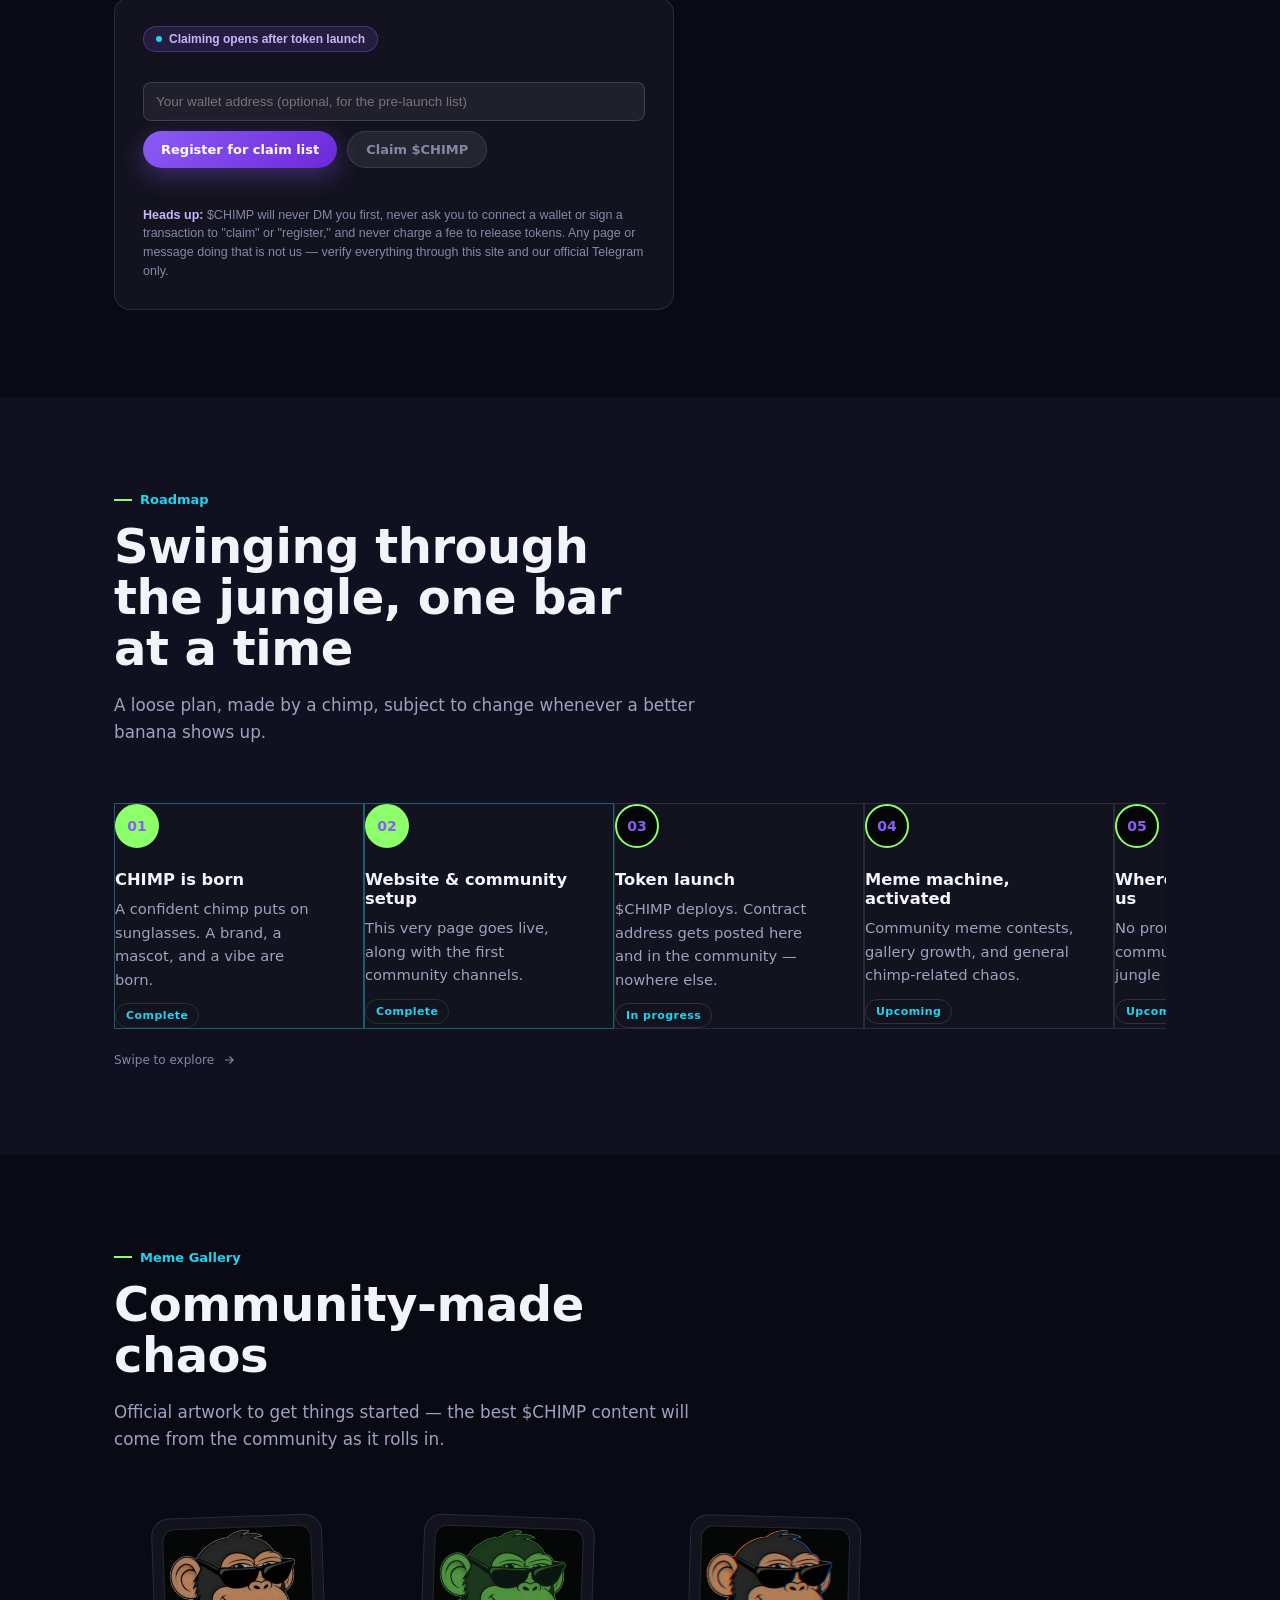
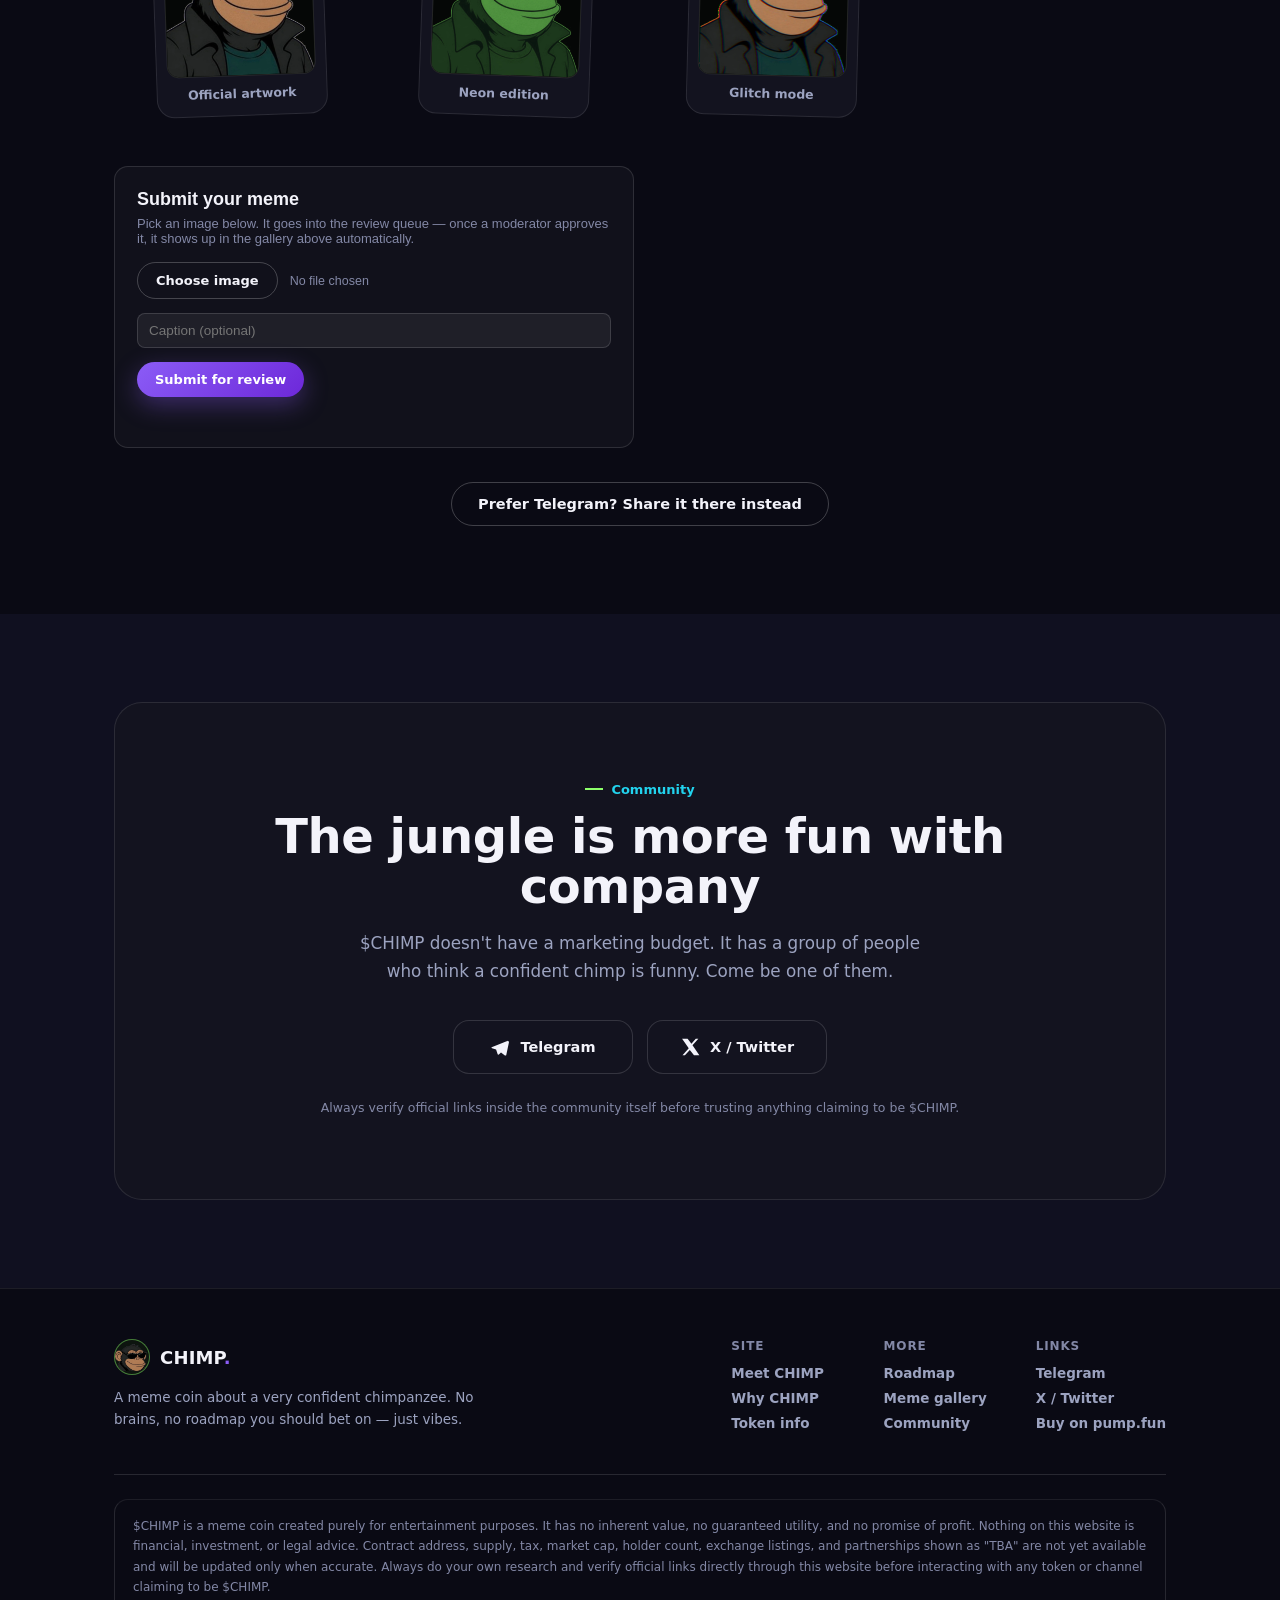
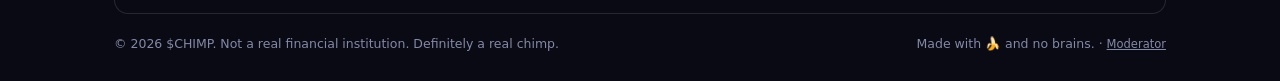
==== commit 5f9f652f: "Update index.html" ====
--- a/index.html
+++ b/index.html
@@ -212,22 +212,6 @@
   .claim-note strong{ color:#c4b5fd; }
   .claim-register-status{ font-family:"Manrope",sans-serif; font-size:13px; color:#22D3EE; min-height:16px; margin:10px 0 0; }
 
-  /* ---------- Community quick-link ---------- */
-  .copy-link-btn{
-    display:inline-flex; align-items:center; gap:6px;
-    background:rgba(255,255,255,.06); border:1px solid rgba(255,255,255,.16);
-    color:#F3F3FA; border-radius:8px; padding:7px 11px; font-family:"Manrope",sans-serif;
-    font-size:13px; font-weight:600; cursor:pointer;
-  }
-  .copy-link-btn:hover{ background:rgba(255,255,255,.12); }
-  .copy-link-btn svg{ width:14px; height:14px; }
-  .copy-link-toast{
-    position:fixed; bottom:26px; left:50%; transform:translateX(-50%) translateY(12px);
-    background:#13131F; border:1px solid rgba(34,211,238,.4); color:#dbe6ff;
-    padding:10px 16px; border-radius:9px; font-family:"Manrope",sans-serif; font-size:13px;
-    opacity:0; pointer-events:none; transition:opacity .2s ease, transform .2s ease; z-index:300;
-  }
-  .copy-link-toast.is-visible{ opacity:1; transform:translateX(-50%) translateY(0); }
 
   /* ---------- Moderation modal ---------- */
   .mod-open-link{ color:var(--muted-2,#8388A6); text-decoration:underline; font-size:11.5px; }
@@ -315,10 +299,6 @@
           <div id="google_translate_element" class="goog-hidden-host"></div>
         </div>
       </div>
-      <button type="button" class="copy-link-btn" id="copyCommunityLinkBtn" title="Copy the community invite link">
-        <svg viewBox="0 0 24 24" fill="none" stroke="currentColor" stroke-width="2"><rect x="9" y="9" width="12" height="12" rx="2"/><path d="M5 15H4a2 2 0 0 1-2-2V4a2 2 0 0 1 2-2h9a2 2 0 0 1 2 2v1"/></svg>
-        Get Community Link
-      </button>
       <a href="https://t.me/chimpbuytld" target="_blank" rel="noopener noreferrer" class="btn btn-ghost btn-sm">Join Community</a>
       <a href="https://pump.fun/join/unlikesalmon140" target="_blank" rel="noopener noreferrer" class="btn btn-primary btn-sm">Buy $CHIMP</a>
     </div>
@@ -335,7 +315,6 @@
   <a href="#memes">Memes</a>
   <a href="#community">Community</a>
   <button type="button" id="supportMobileBtn">Support</button>
-  <button type="button" id="copyCommunityLinkMobileBtn">Get Community Link</button>
   <!-- NEW: mobile language trigger reuses the same dropdown -->
   <button type="button" id="langSwitcherMobileBtn">Language</button>
   <a href="https://pump.fun/join/unlikesalmon140" target="_blank" rel="noopener noreferrer" class="btn btn-primary">Buy $CHIMP</a>
@@ -869,38 +848,6 @@
     });
   })();
 
-  /* ---------- 4b. Get Community Link: copy-to-clipboard + toast ---------- */
-  (function () {
-    var COMMUNITY_LINK = 'https://t.me/chimpbuytld';
-    var desktopBtn = document.getElementById('copyCommunityLinkBtn');
-    var mobileBtn = document.getElementById('copyCommunityLinkMobileBtn');
-
-    var toast = document.createElement('div');
-    toast.className = 'copy-link-toast';
-    toast.textContent = 'Community link copied: ' + COMMUNITY_LINK;
-    document.body.appendChild(toast);
-
-    function showToast() {
-      toast.classList.add('is-visible');
-      setTimeout(function () { toast.classList.remove('is-visible'); }, 2200);
-    }
-    function copyLink() {
-      if (navigator.clipboard && navigator.clipboard.writeText) {
-        navigator.clipboard.writeText(COMMUNITY_LINK).then(showToast).catch(function () {
-          window.open(COMMUNITY_LINK, '_blank', 'noopener');
-        });
-      } else {
-        window.open(COMMUNITY_LINK, '_blank', 'noopener');
-      }
-    }
-    if (desktopBtn) desktopBtn.addEventListener('click', copyLink);
-    if (mobileBtn) mobileBtn.addEventListener('click', function () {
-      var mobilePanelEl = document.getElementById('mobilePanel');
-      if (mobilePanelEl) mobilePanelEl.classList.remove('is-open');
-      copyLink();
-    });
-  })();
-
   /* ---------- 4. Meme upload + moderation queue (client-side demo, see note below) ----------
      NOTE: this site is static with no server, so submissions are stored in this browser's
      localStorage. That means a moderator can only see submissions made from the SAME browser
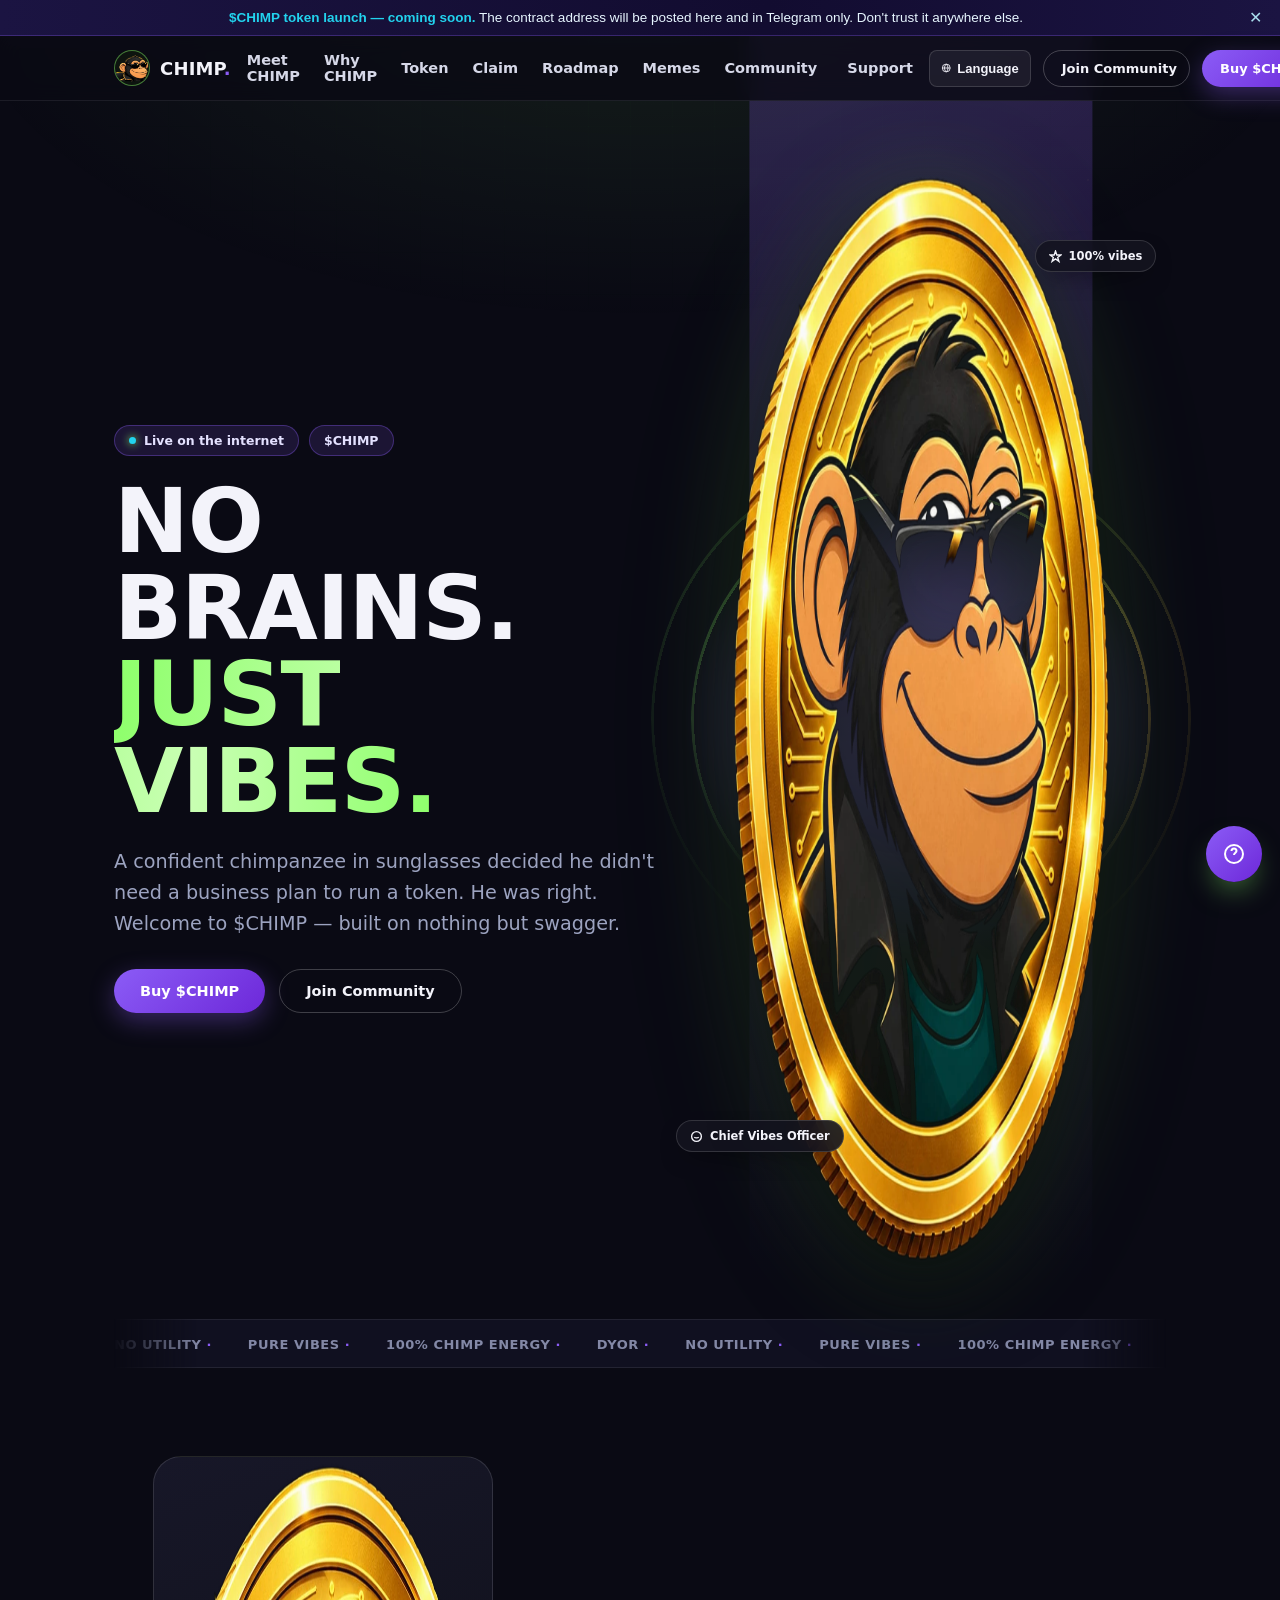
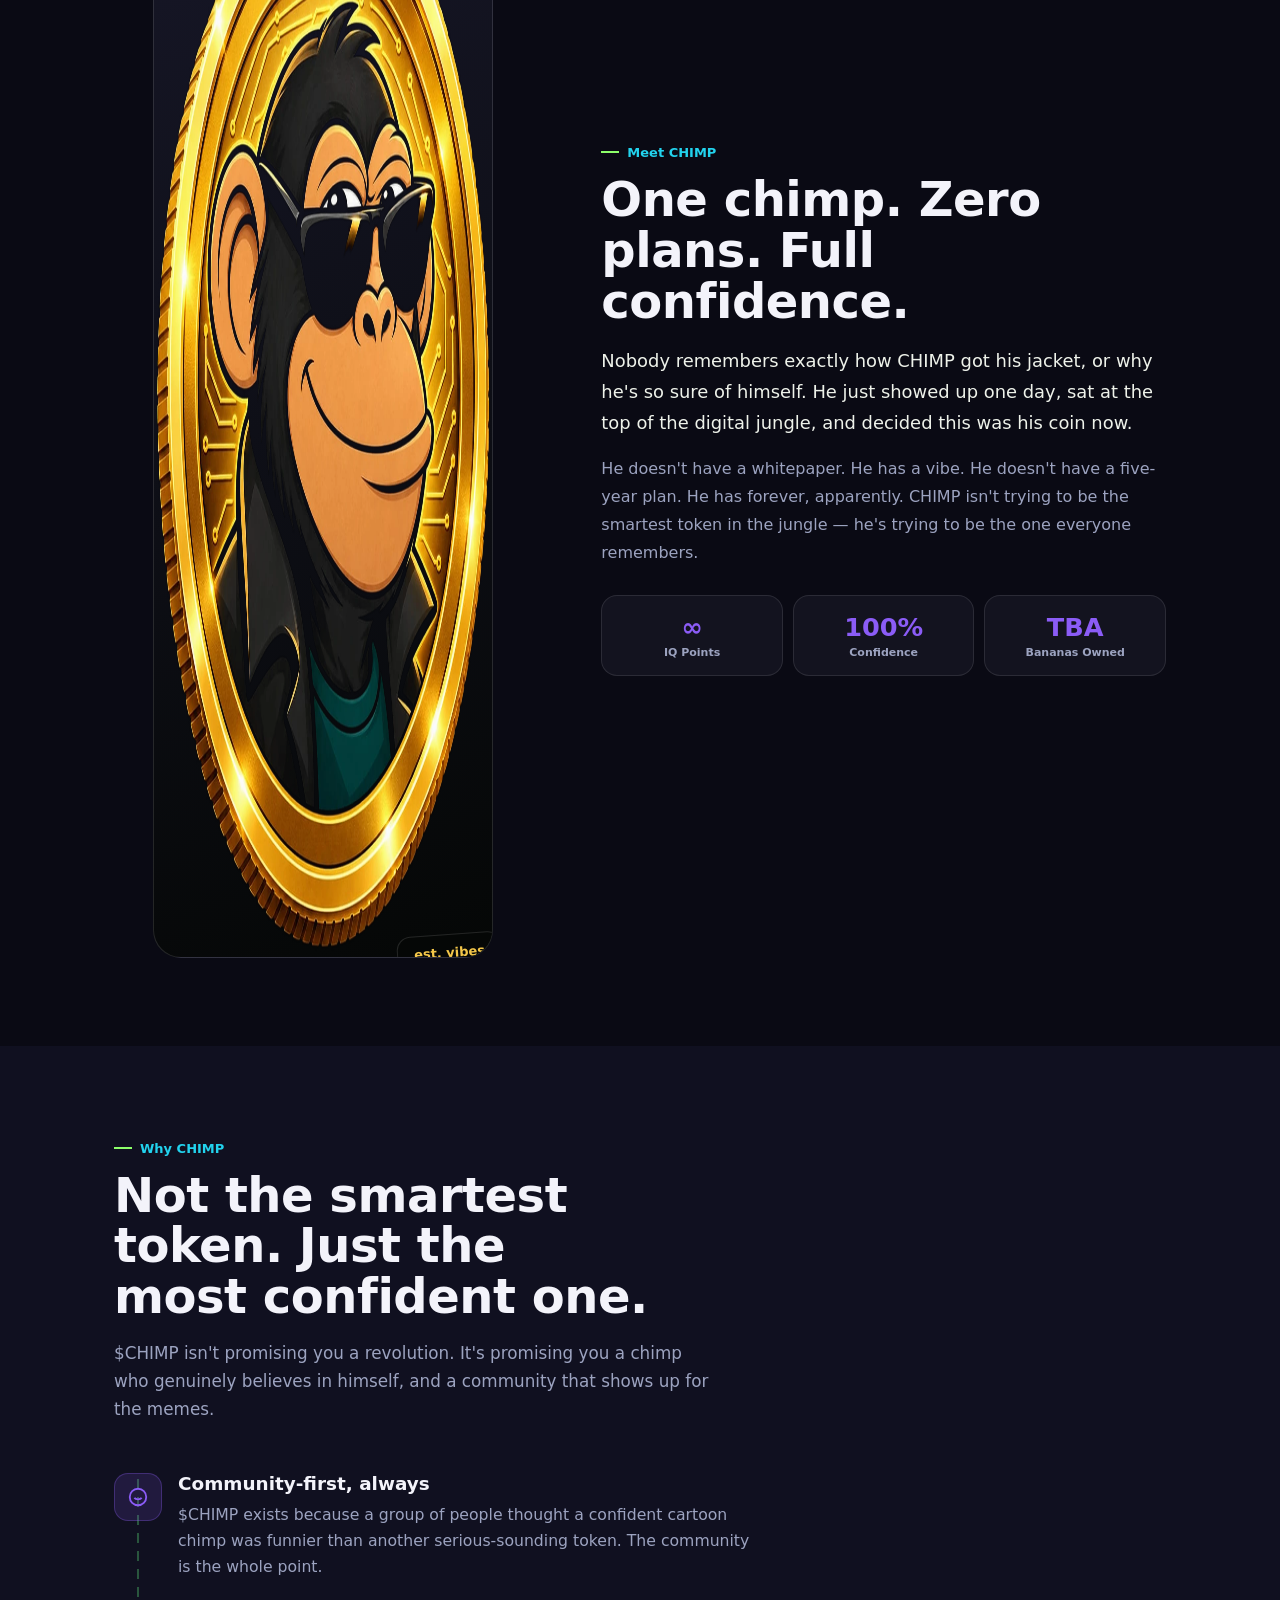
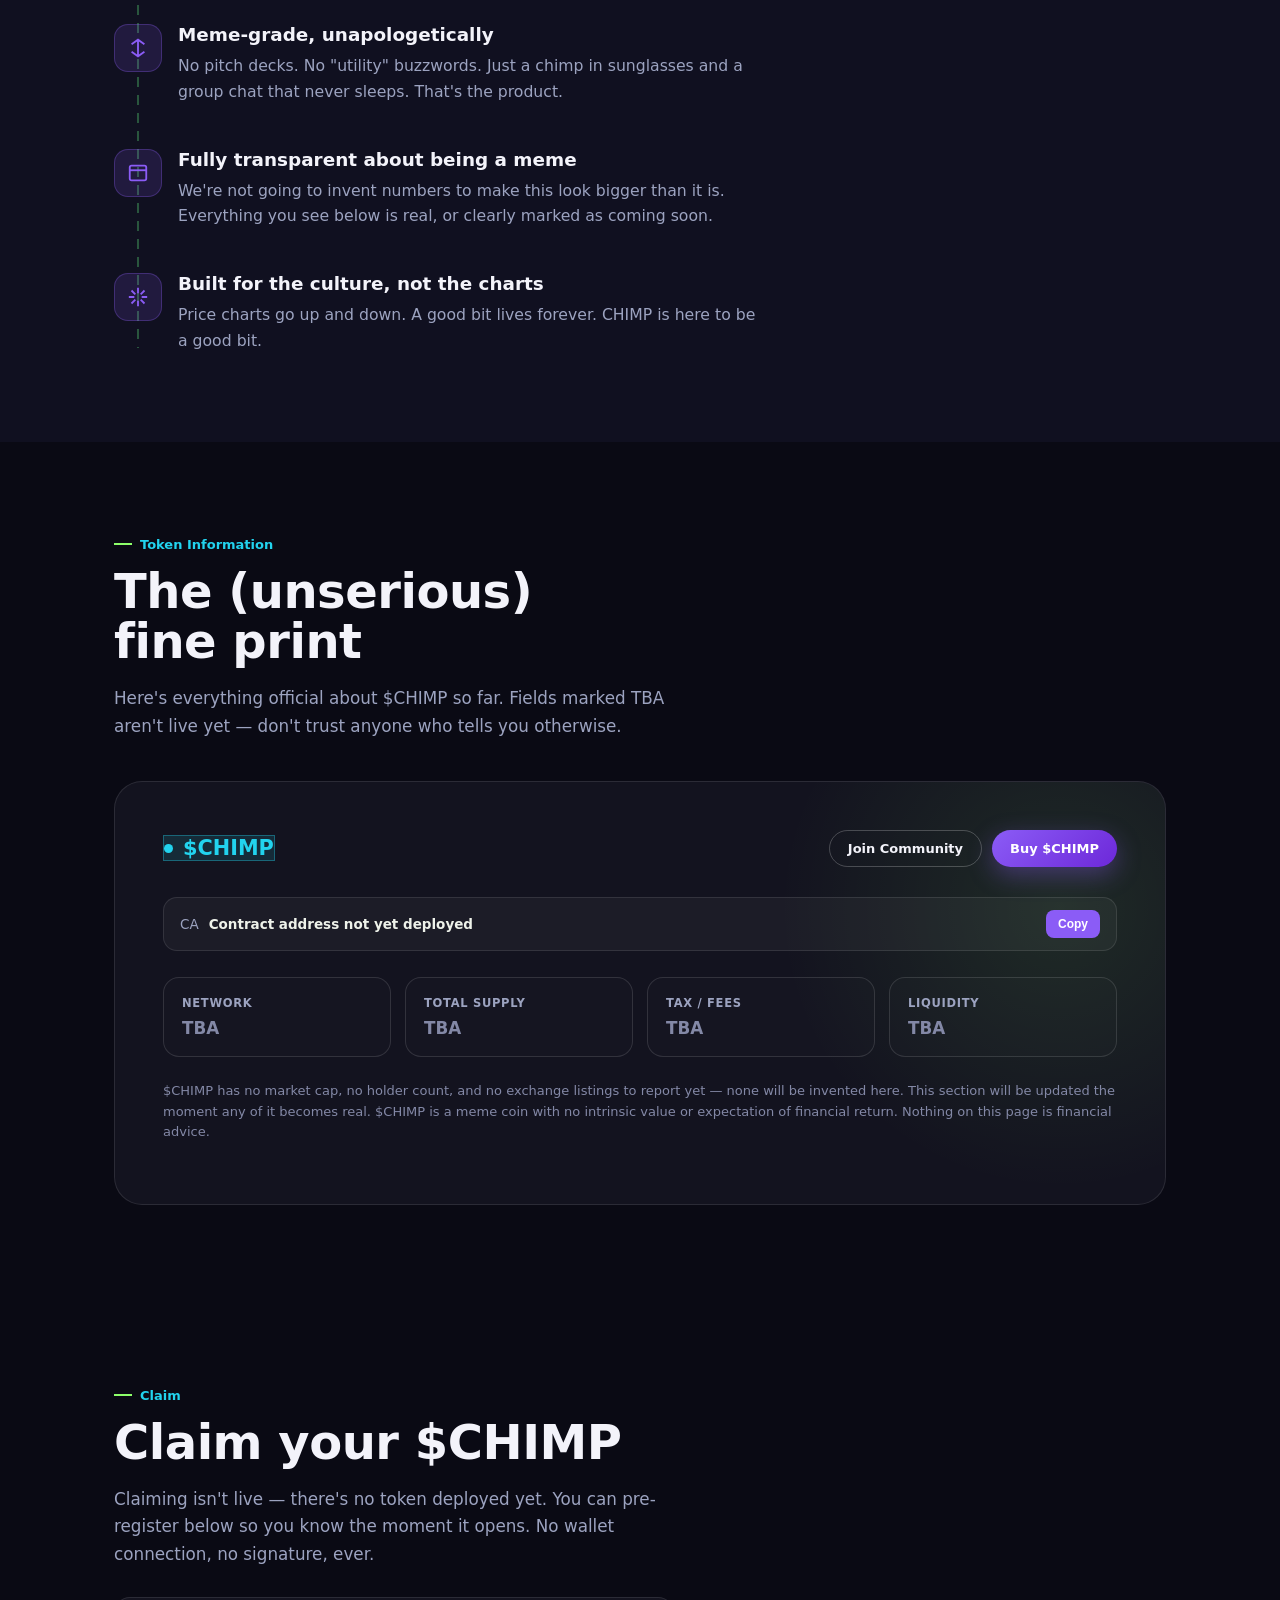
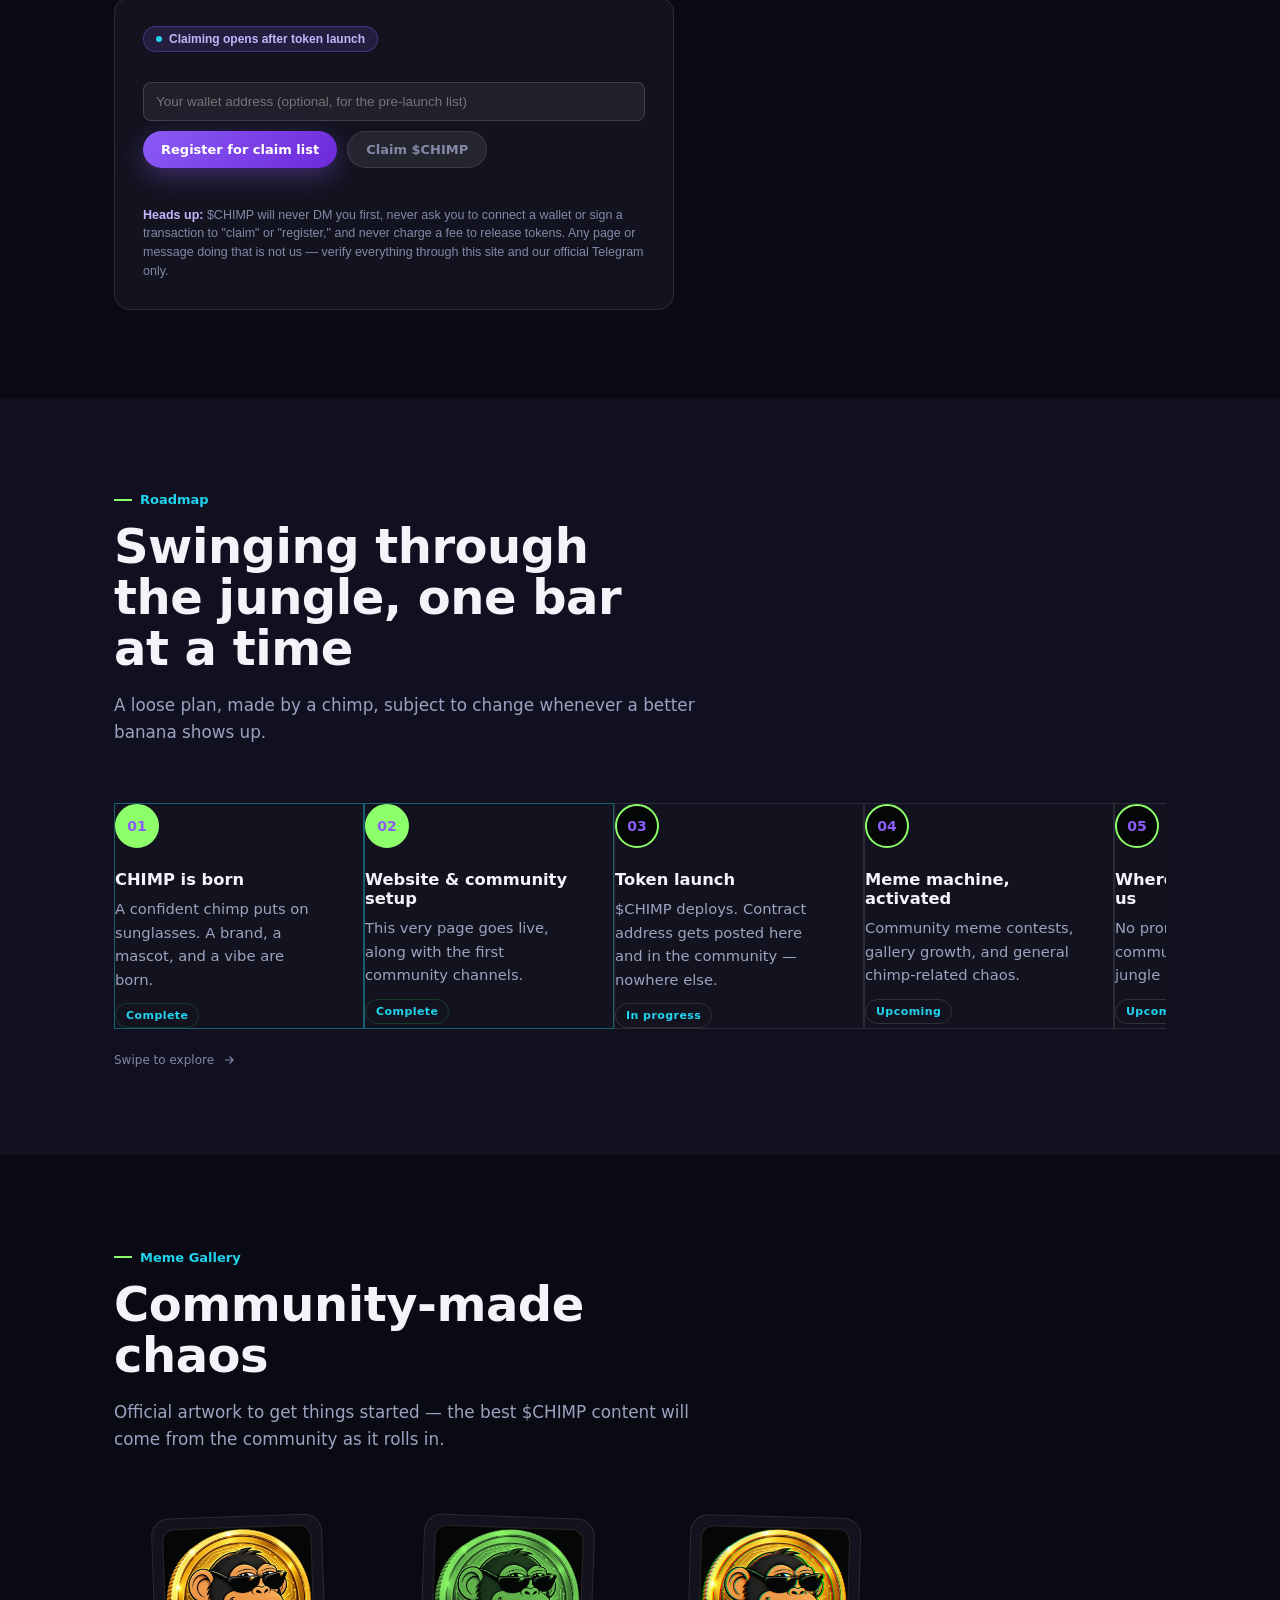
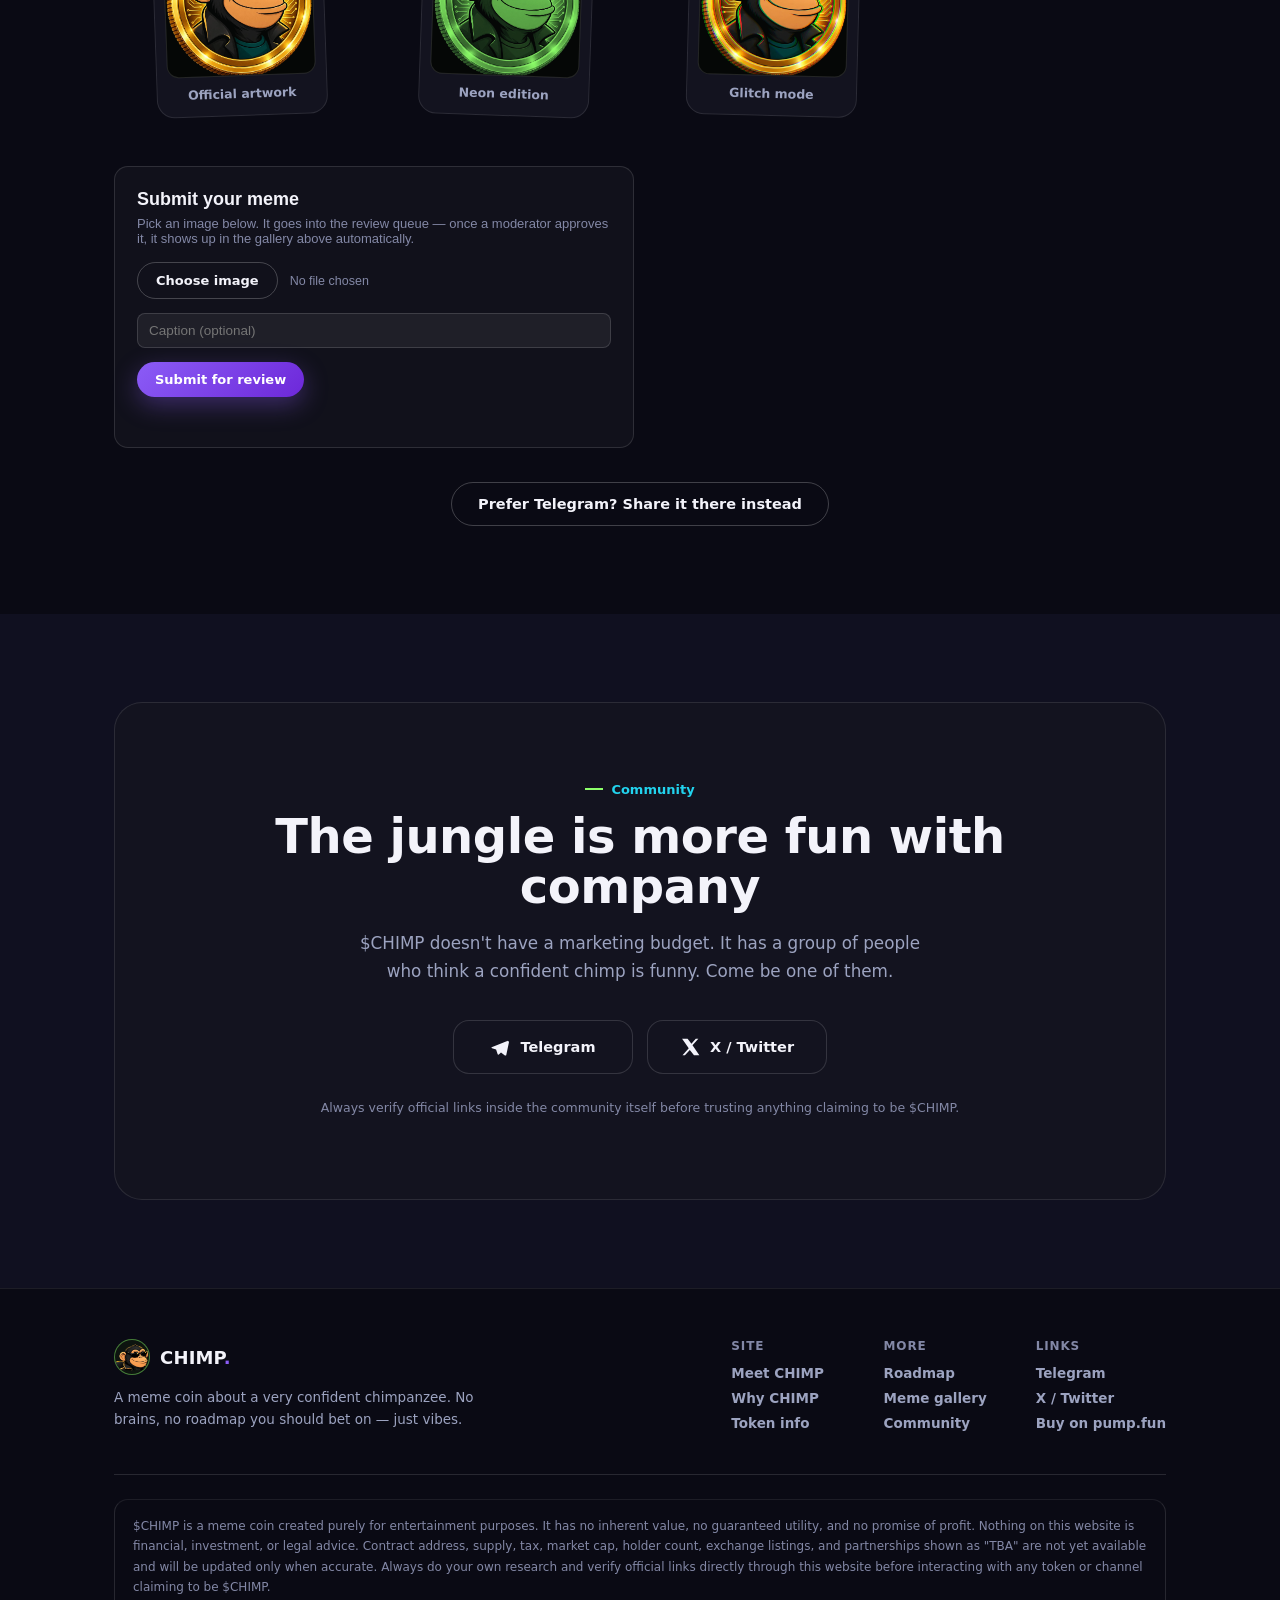
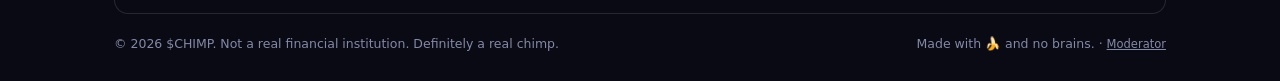
==== commit 83a1321d: "Update index.html" ====
--- a/index.html
+++ b/index.html
@@ -9,15 +9,15 @@
 <!-- social preview -->
 <meta property="og:title" content="$CHIMP — No Brains. Just Vibes.">
 <meta property="og:description" content="A confident chimpanzee in sunglasses runs this coin. No brains, no promises — just vibes.">
-<meta property="og:image" content="assets/images/chimp-mascot.webp">
+<meta property="og:image" content="[data-uri]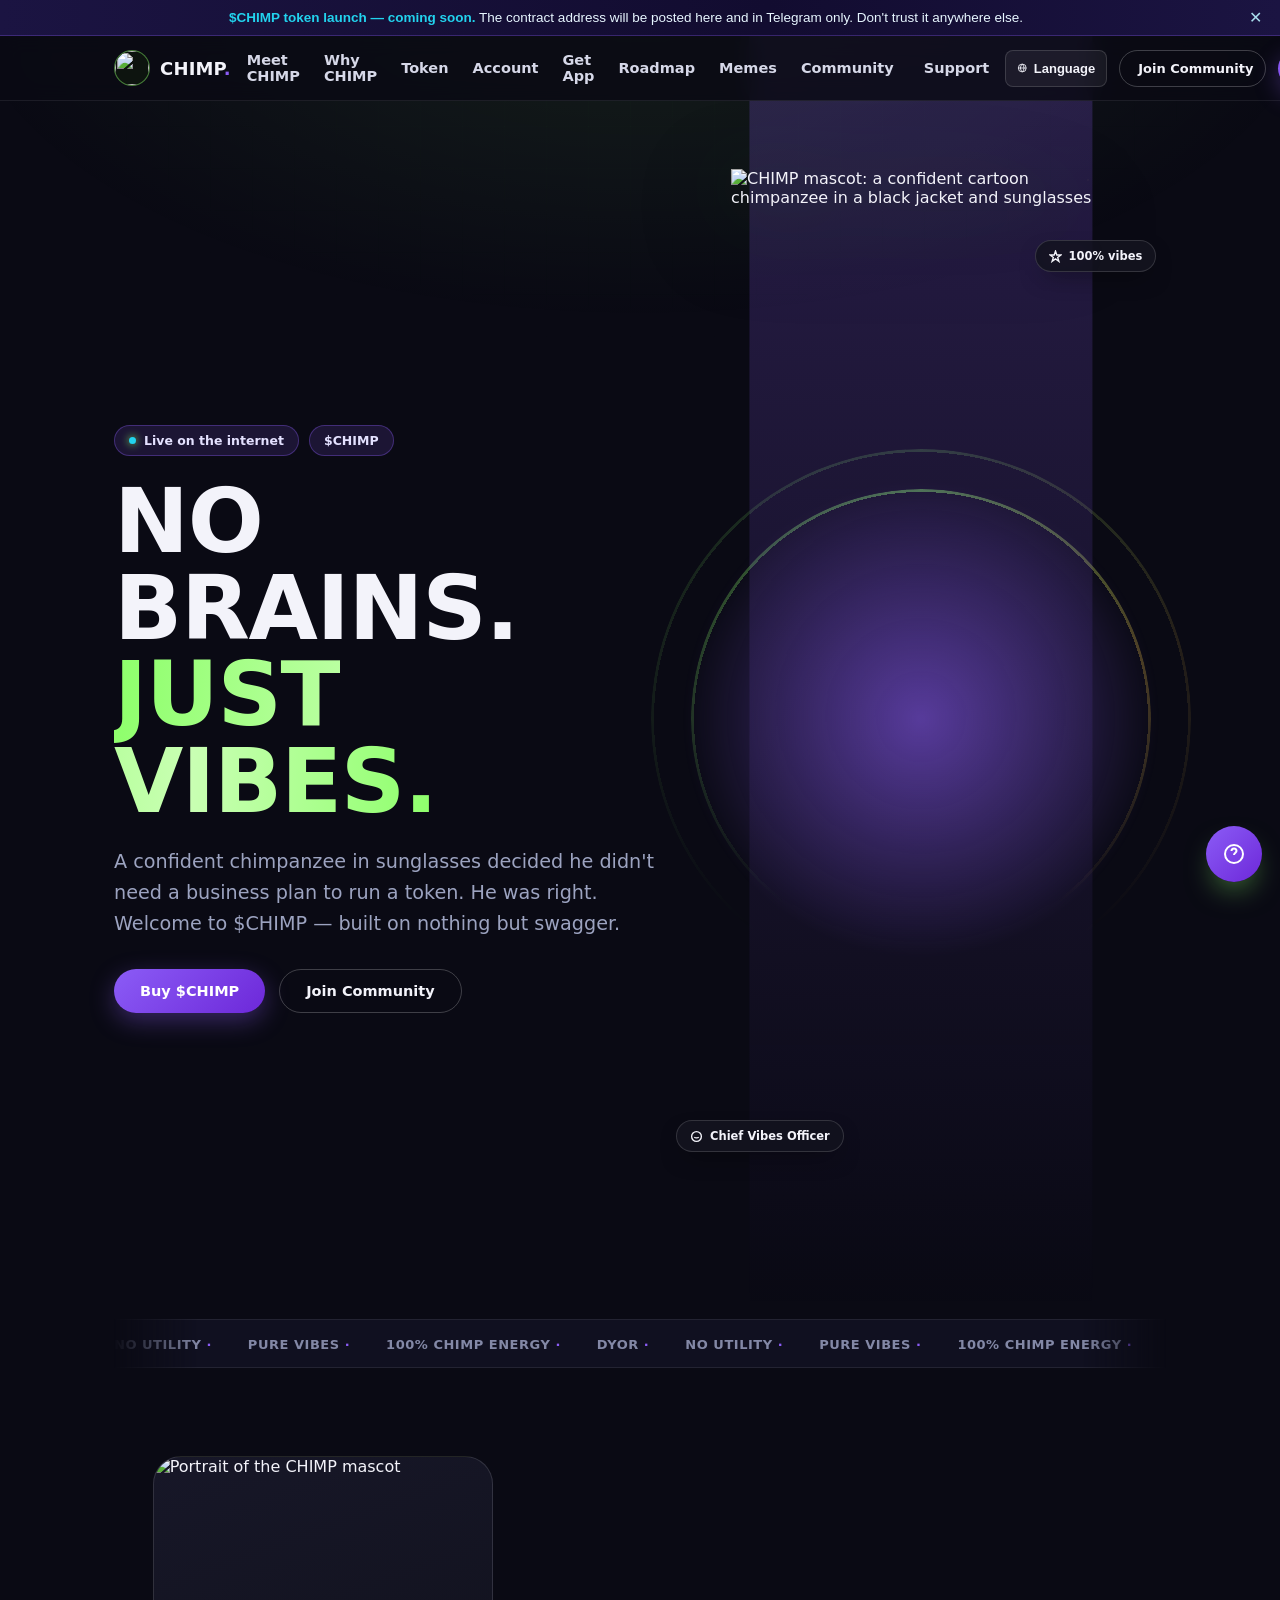
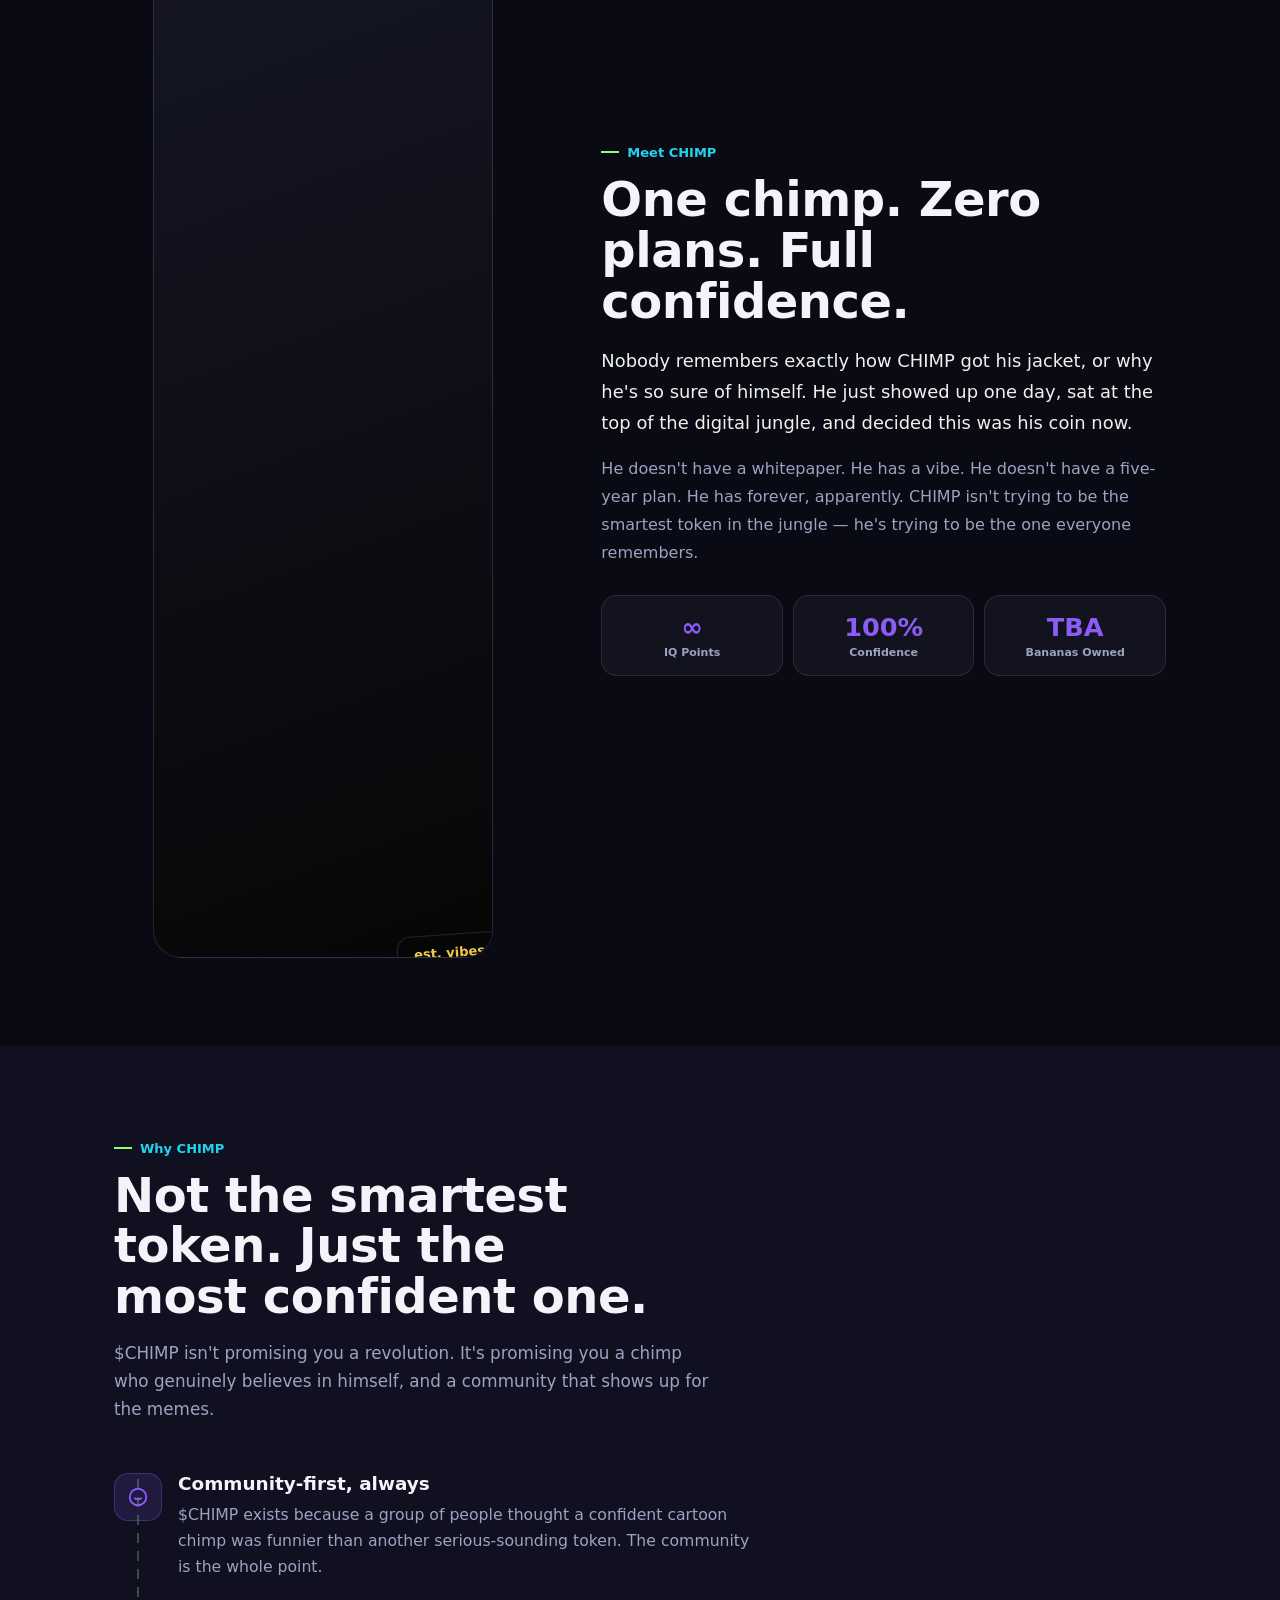
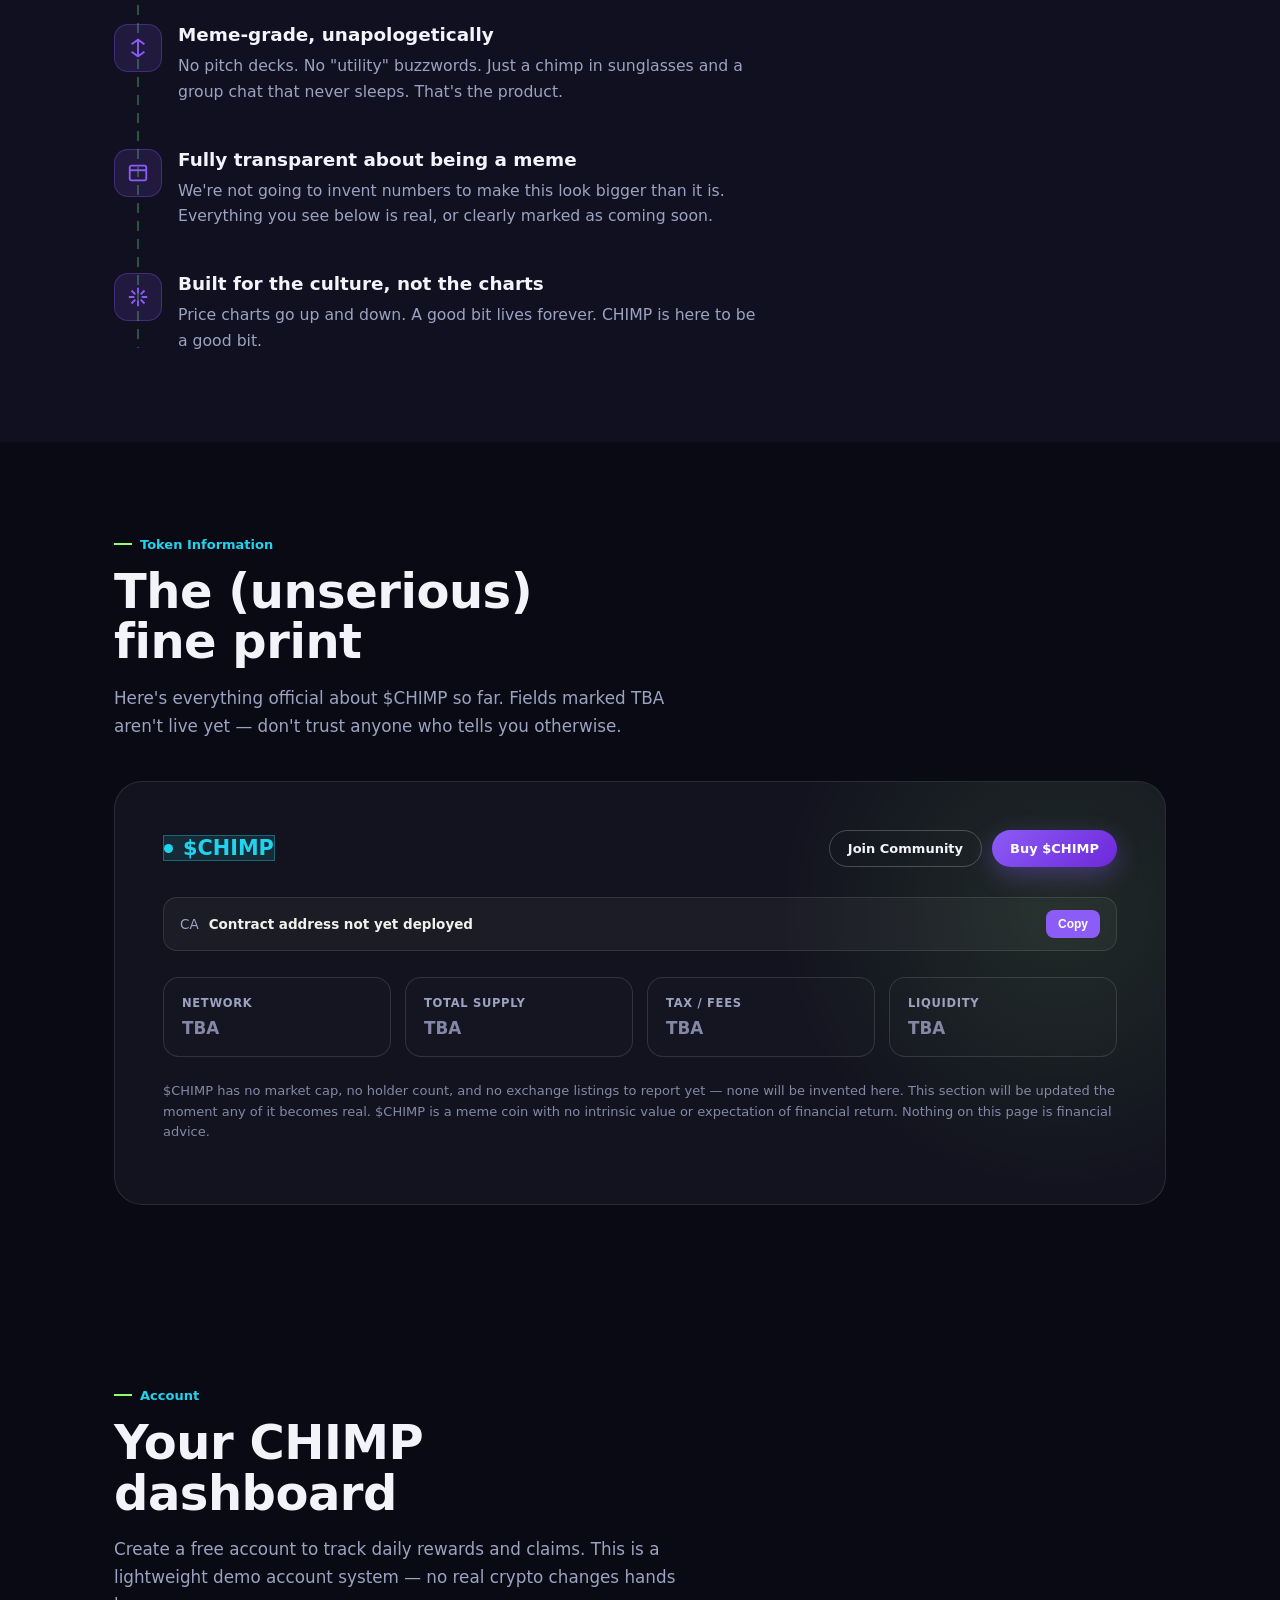
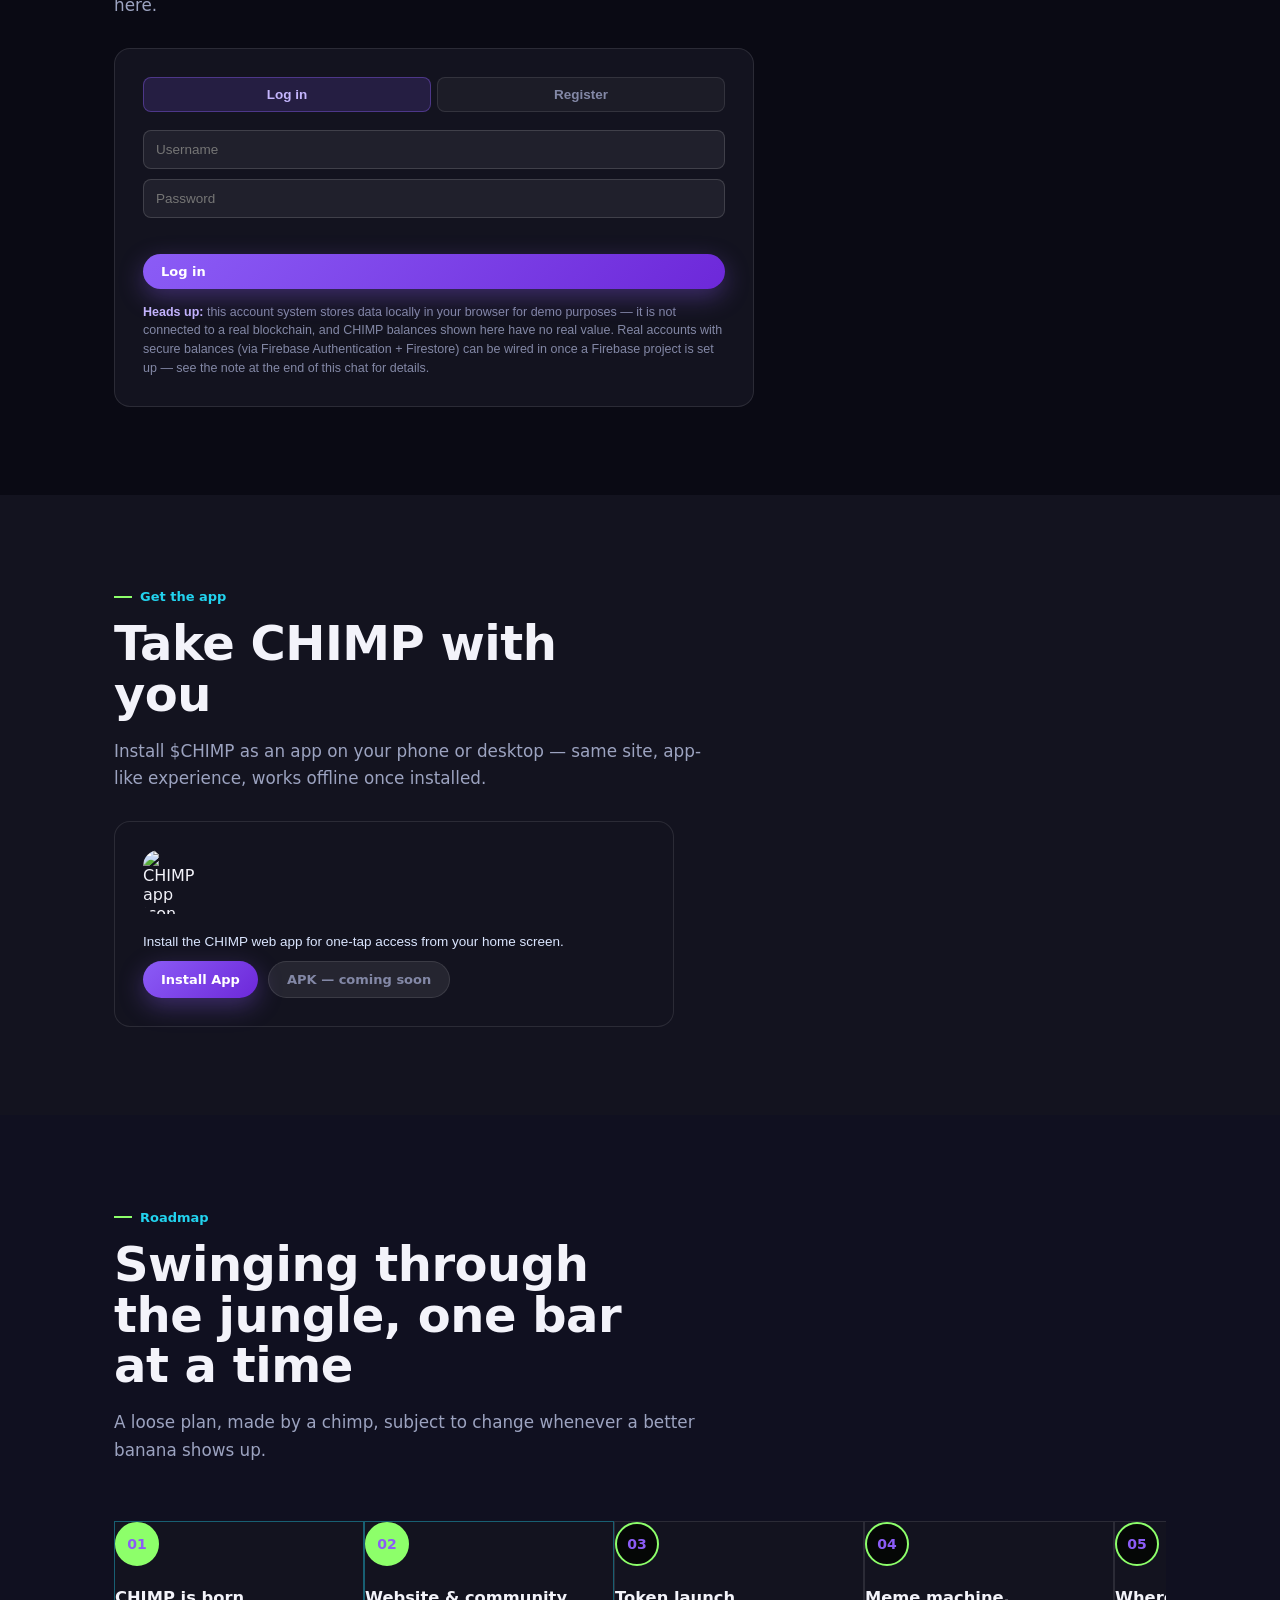
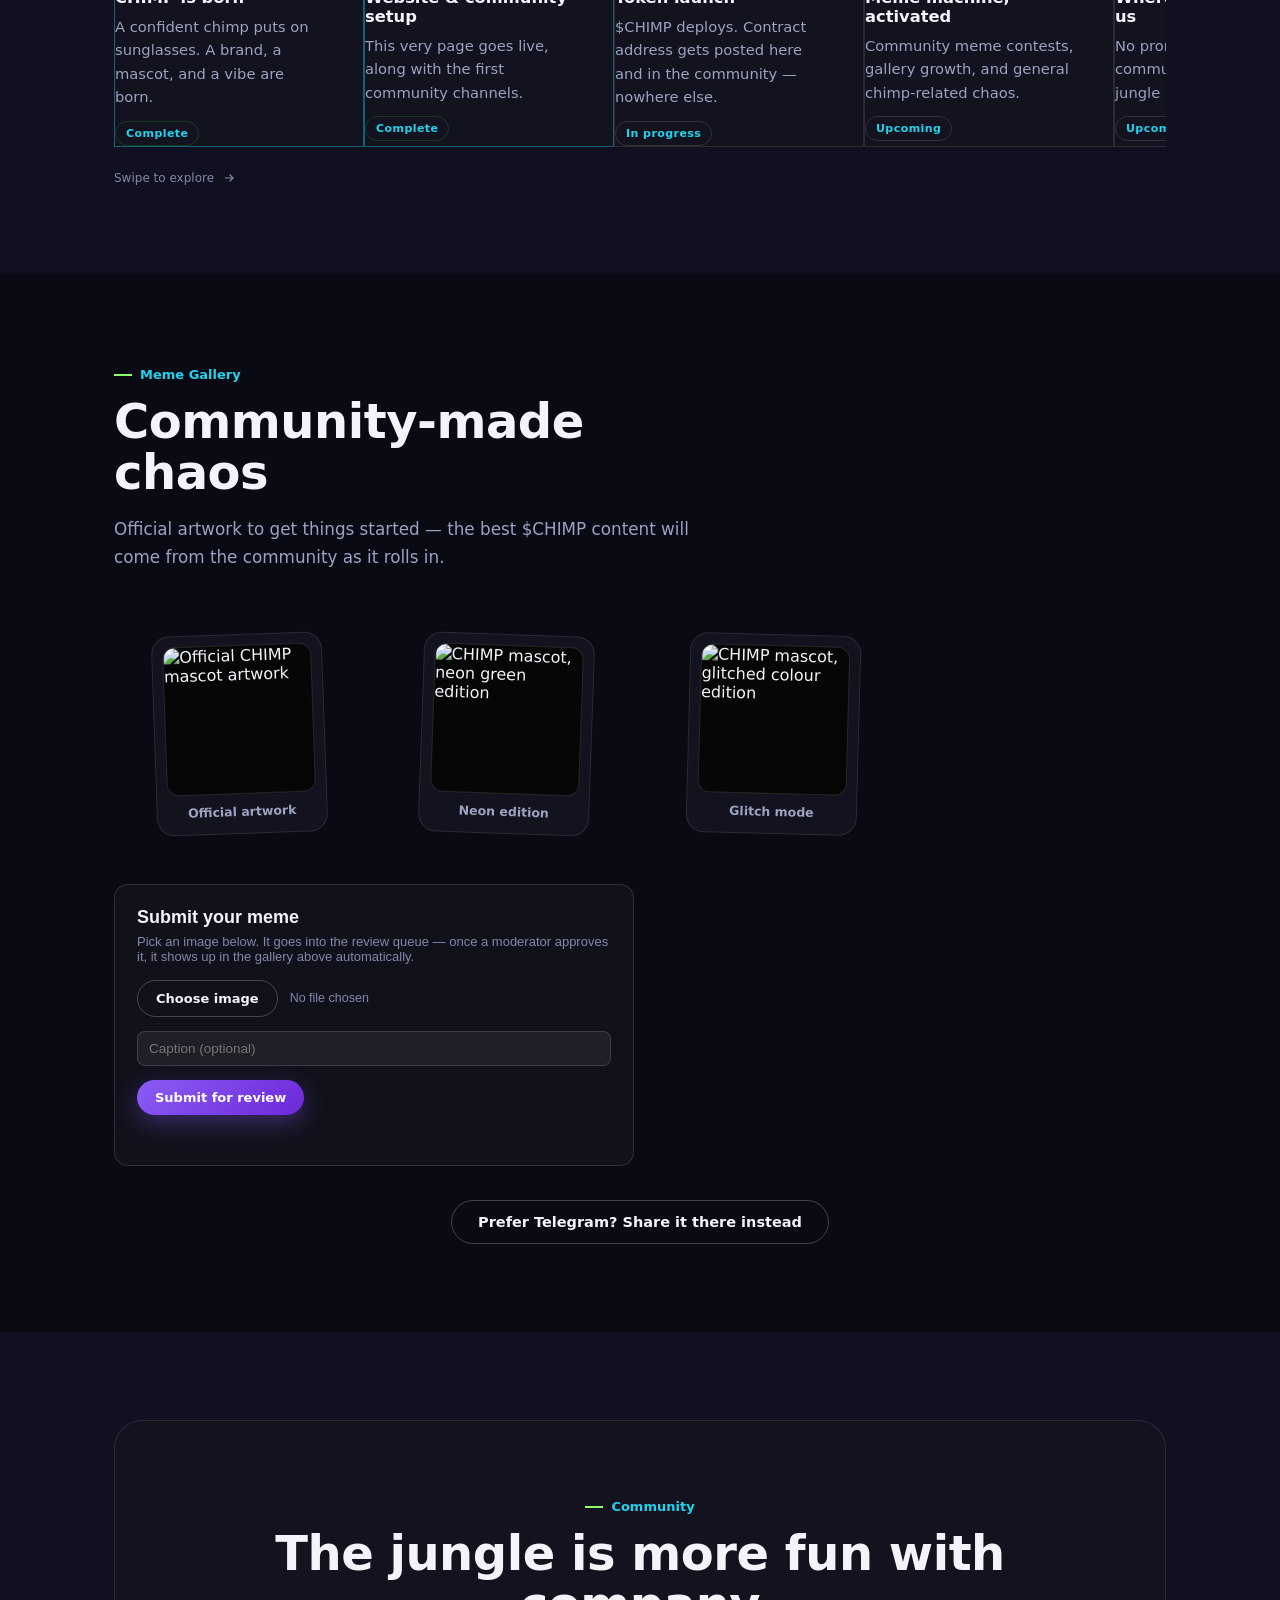
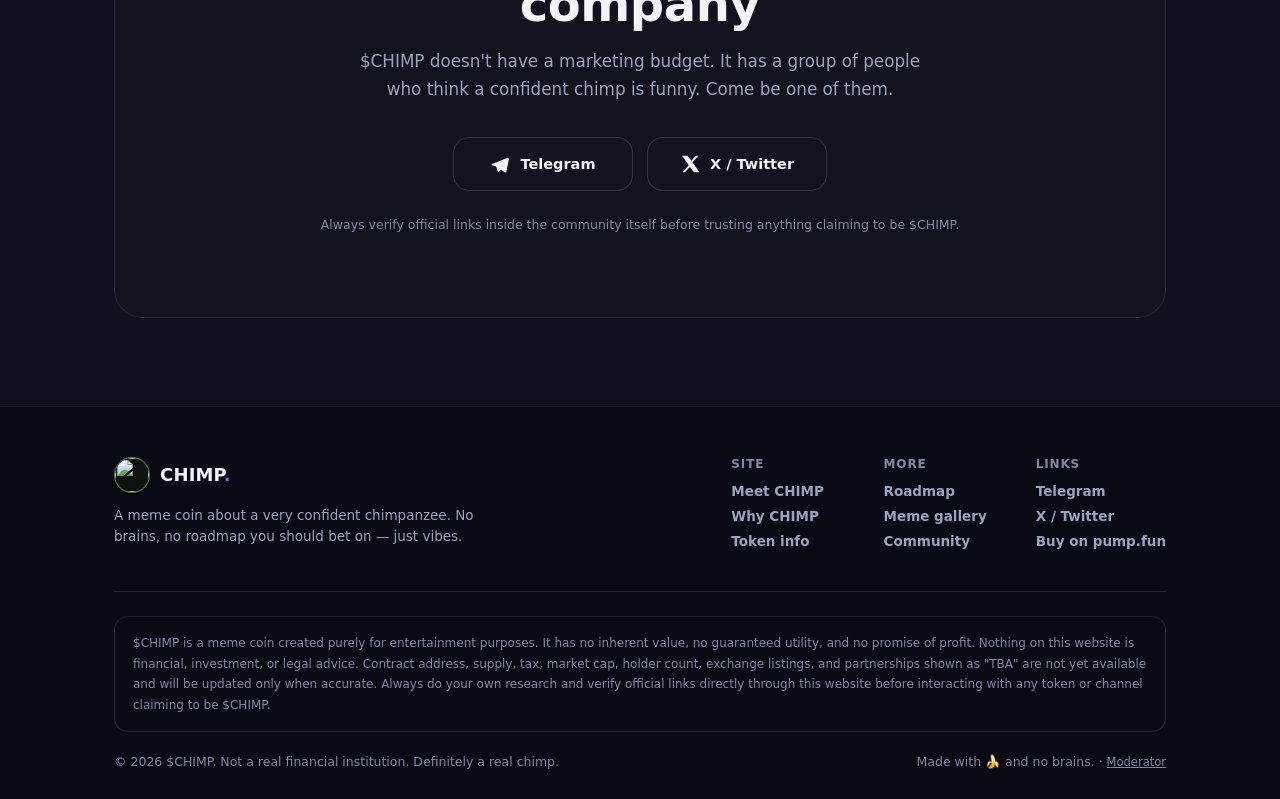
==== commit b323e31b: "Update index.html" ====
--- a/index.html
+++ b/index.html
@@ -1,1039 +1,1345 @@
-<!DOCTYPE html>
-<html lang="en">
-<head>
-<meta charset="UTF-8">
-<meta name="viewport" content="width=device-width, initial-scale=1.0, viewport-fit=cover">
-<title>$CHIMP — No Brains. Just Vibes.</title>
-<meta name="description" content="$CHIMP is a meme coin with no utility, no roadmap you should trust, and unlimited vibes.">
-
-<!-- social preview -->
-<meta property="og:title" content="$CHIMP — No Brains. Just Vibes.">
-<meta property="og:description" content="A confident chimpanzee in sunglasses runs this coin. No brains, no promises — just vibes.">
-<meta property="og:image" content="[data-uri]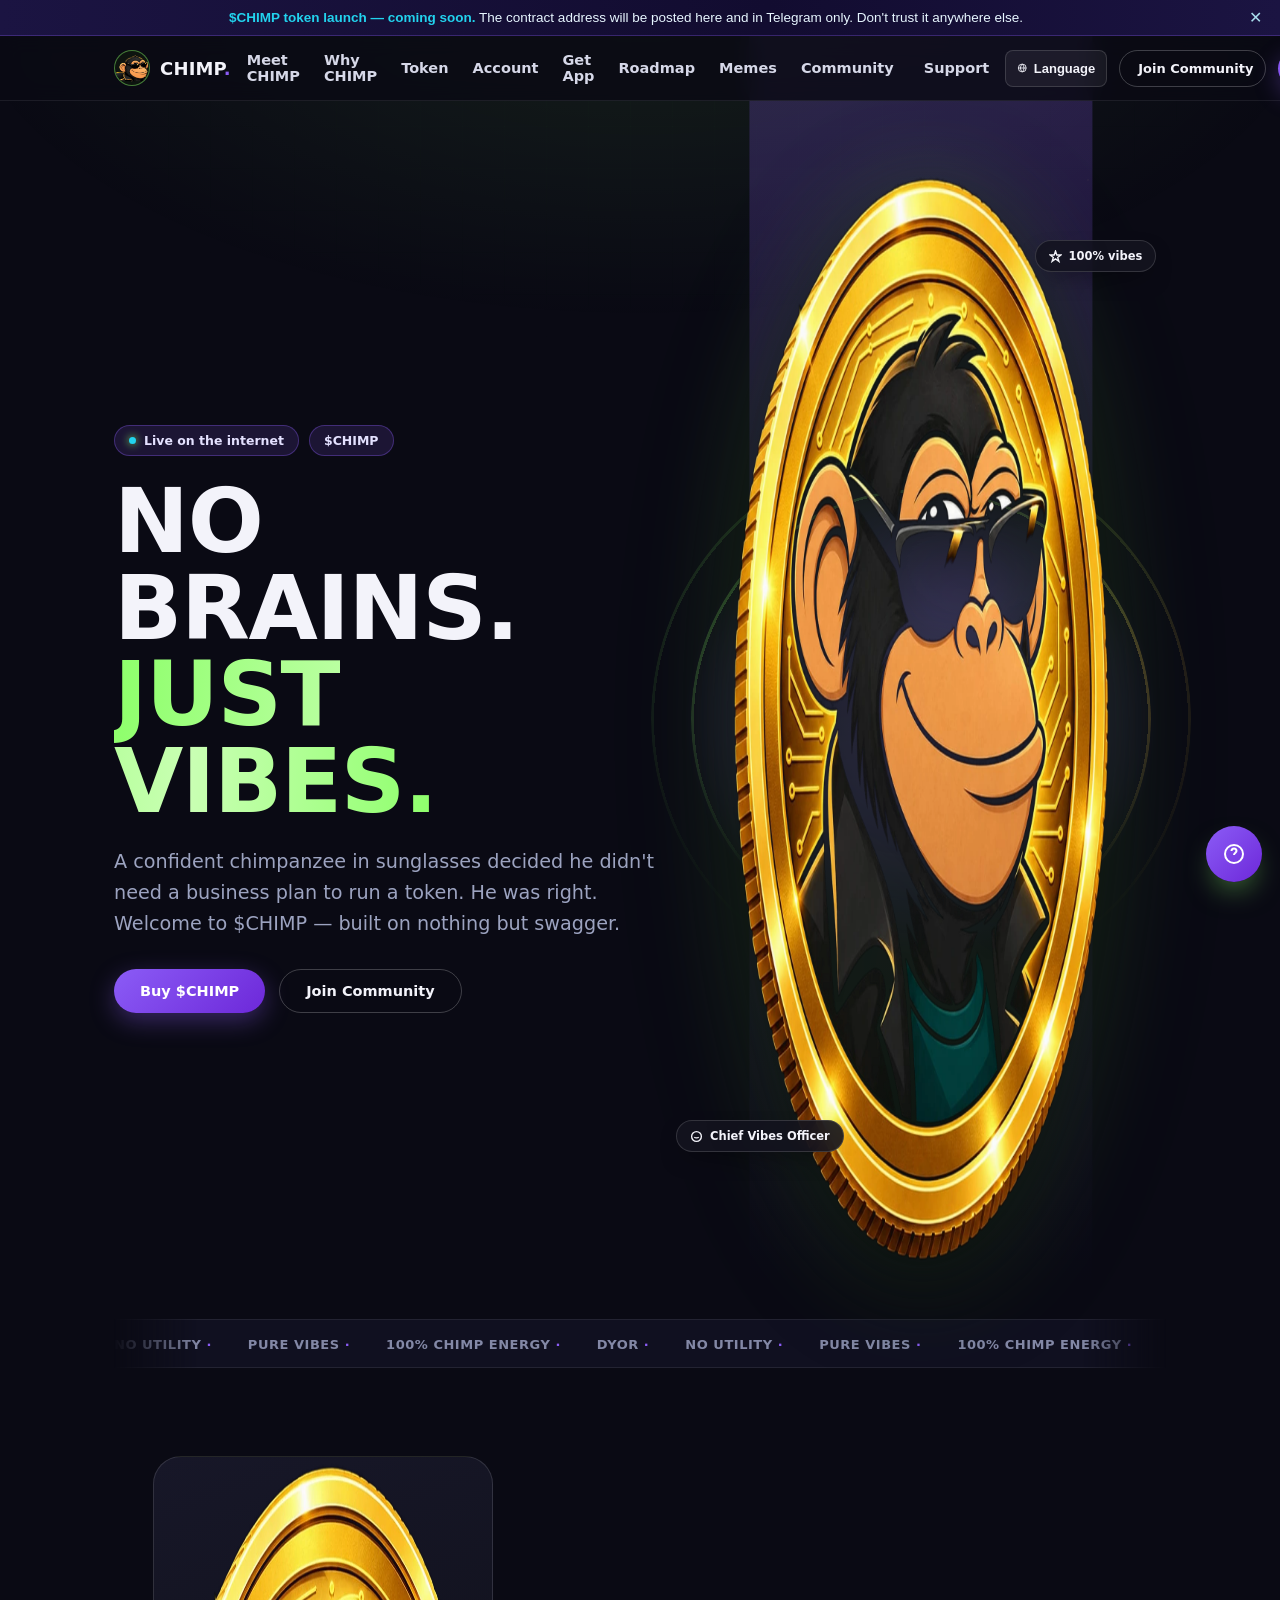
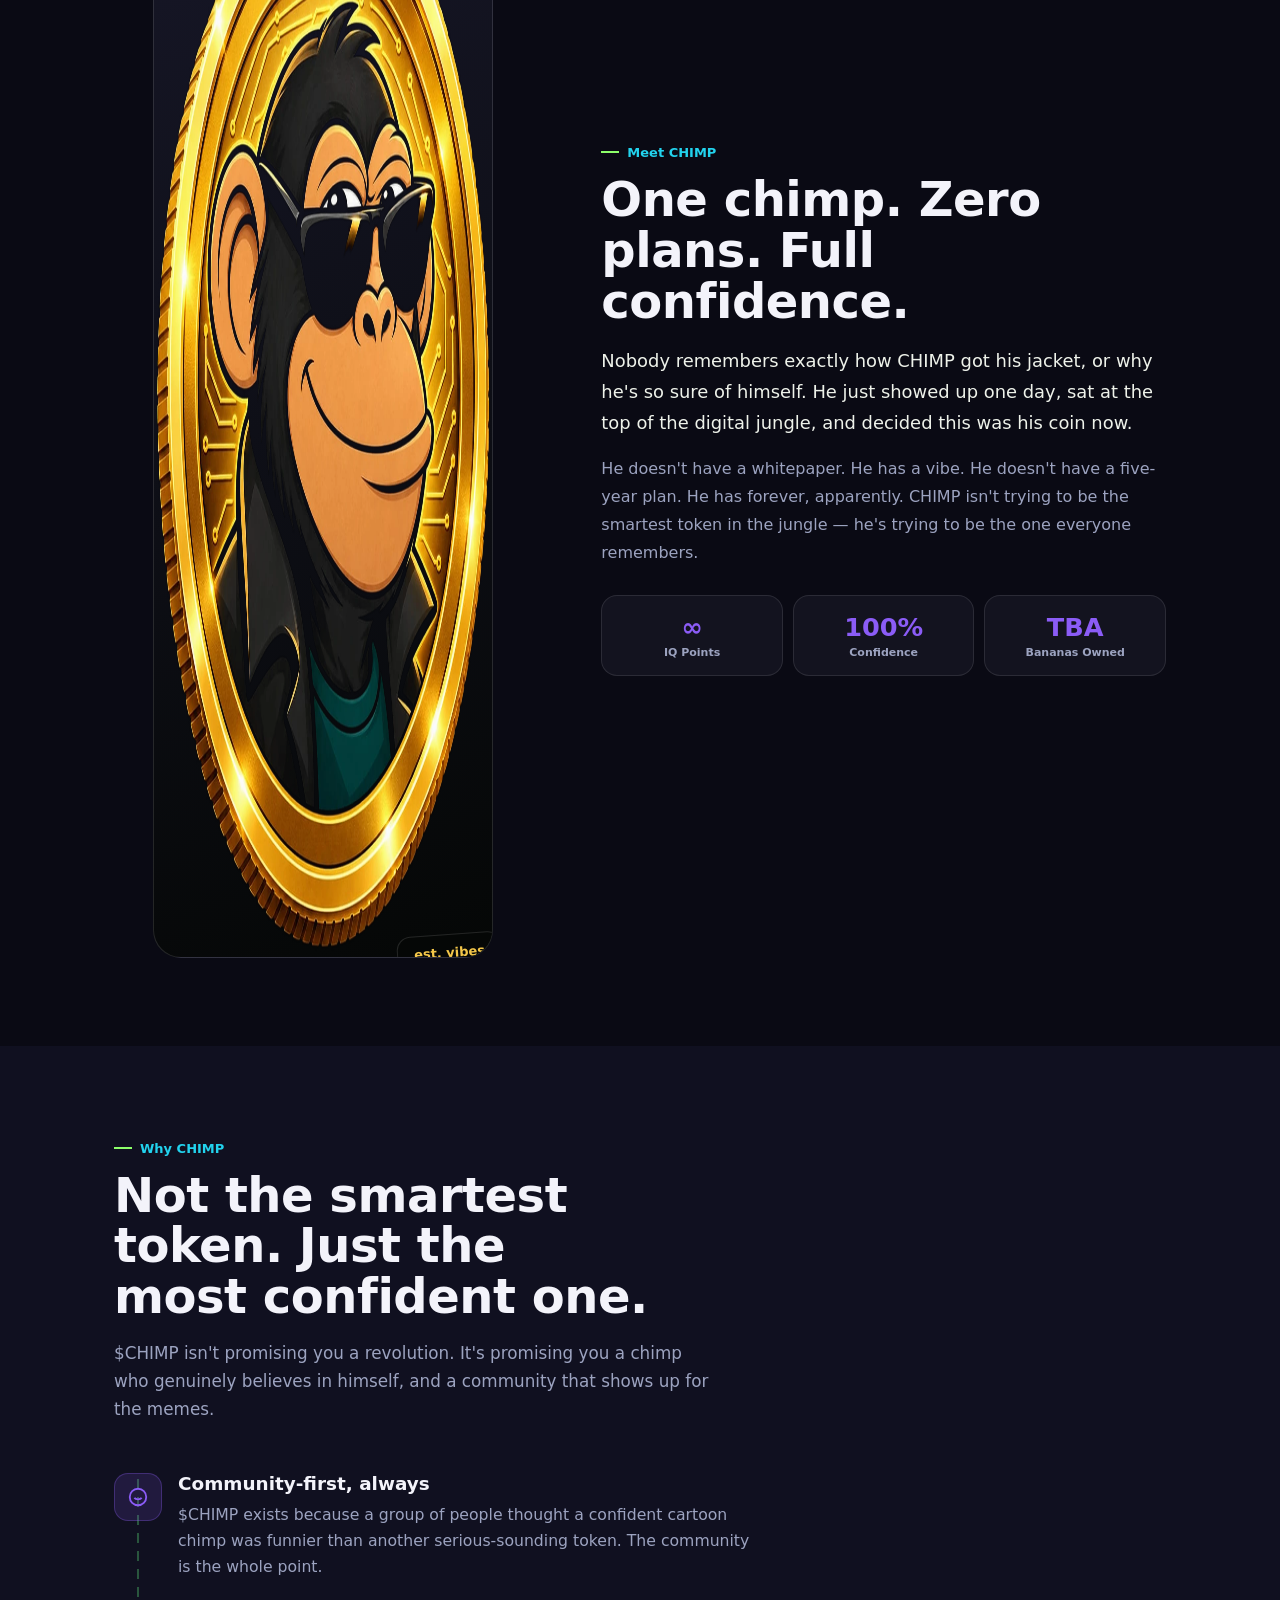
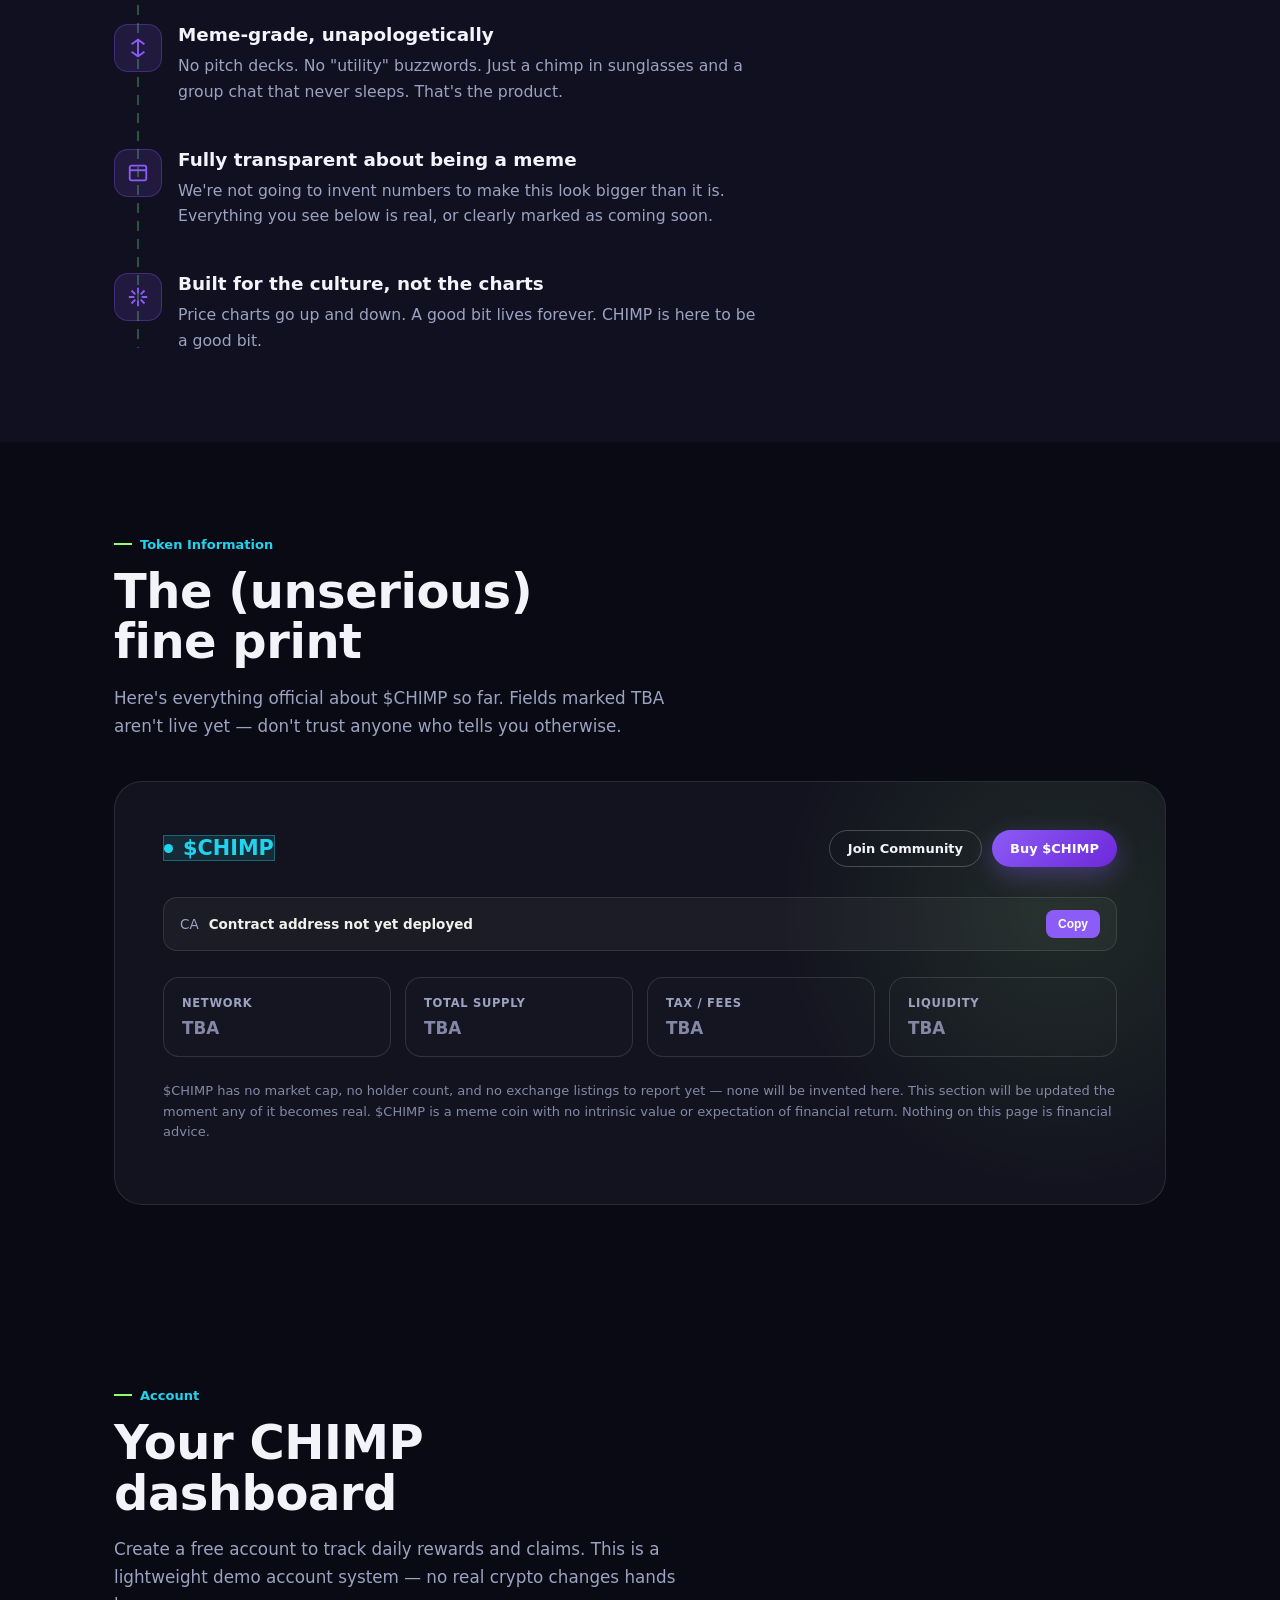
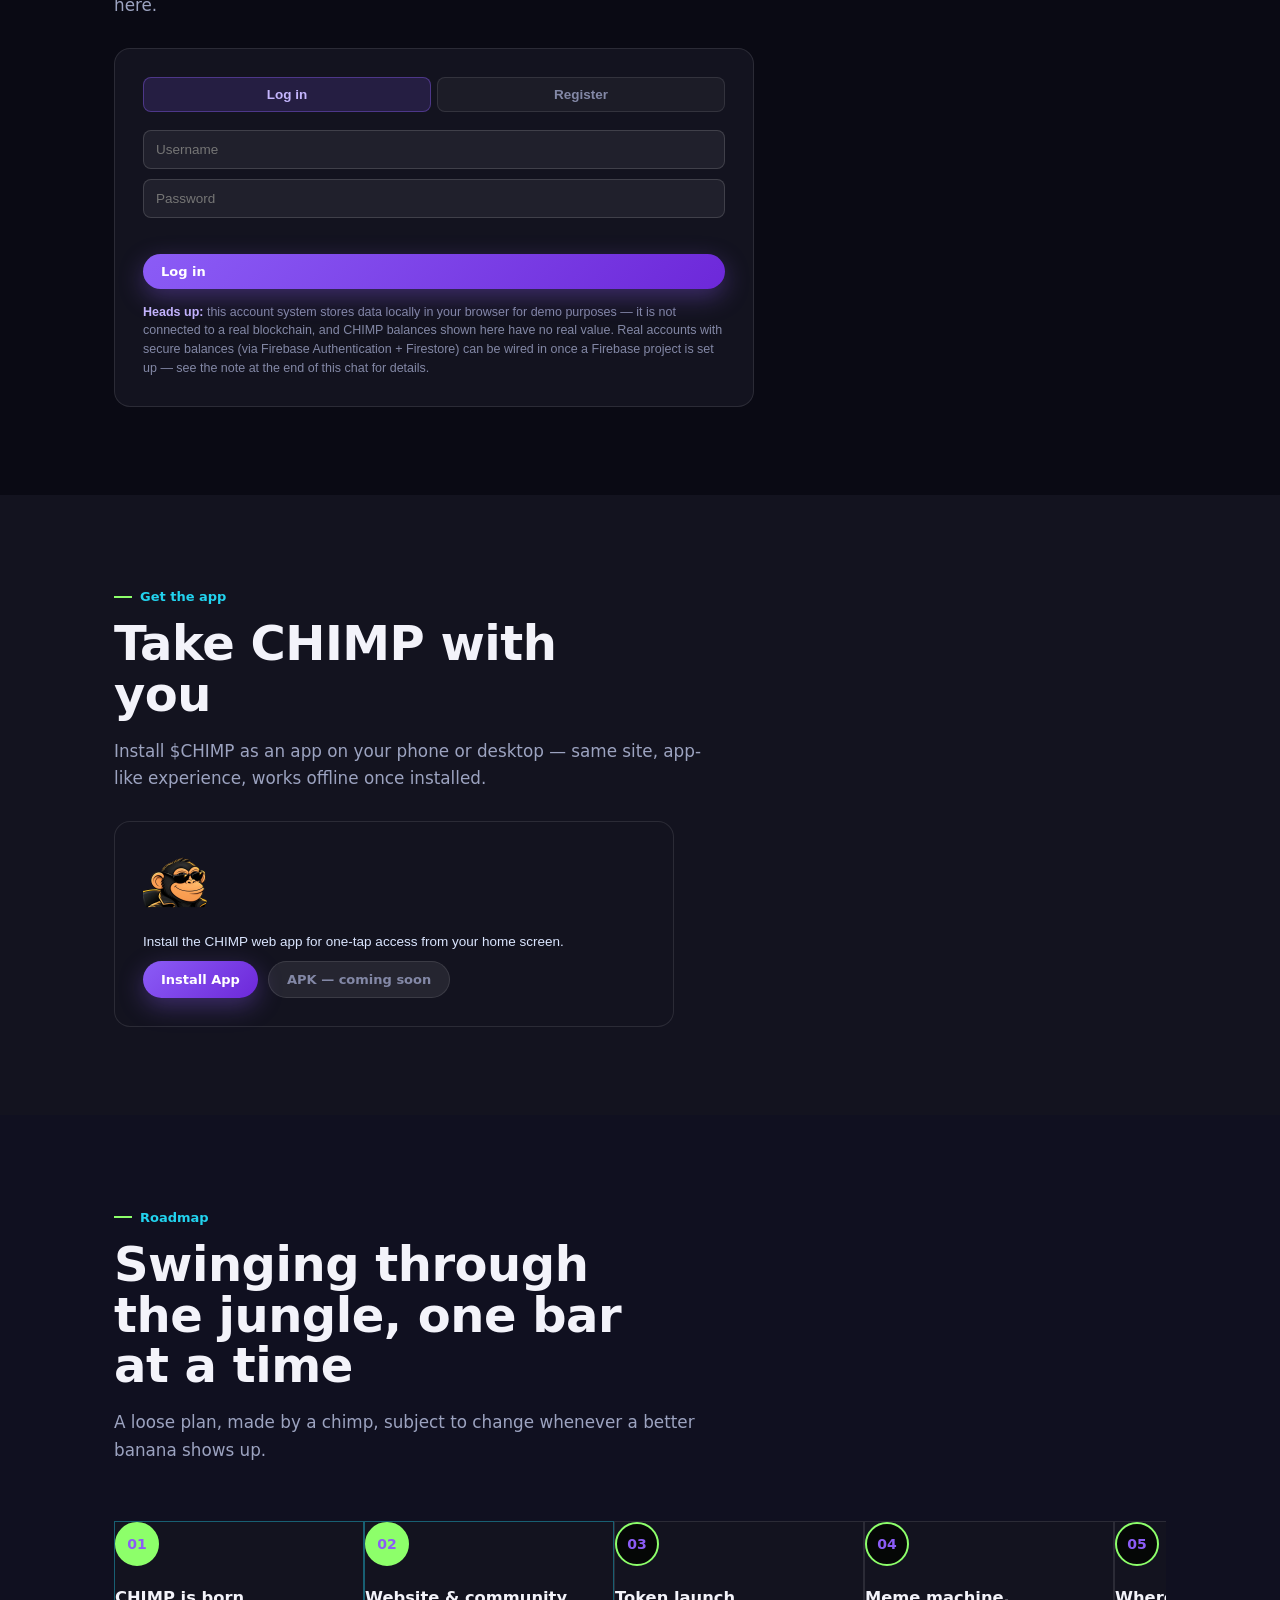
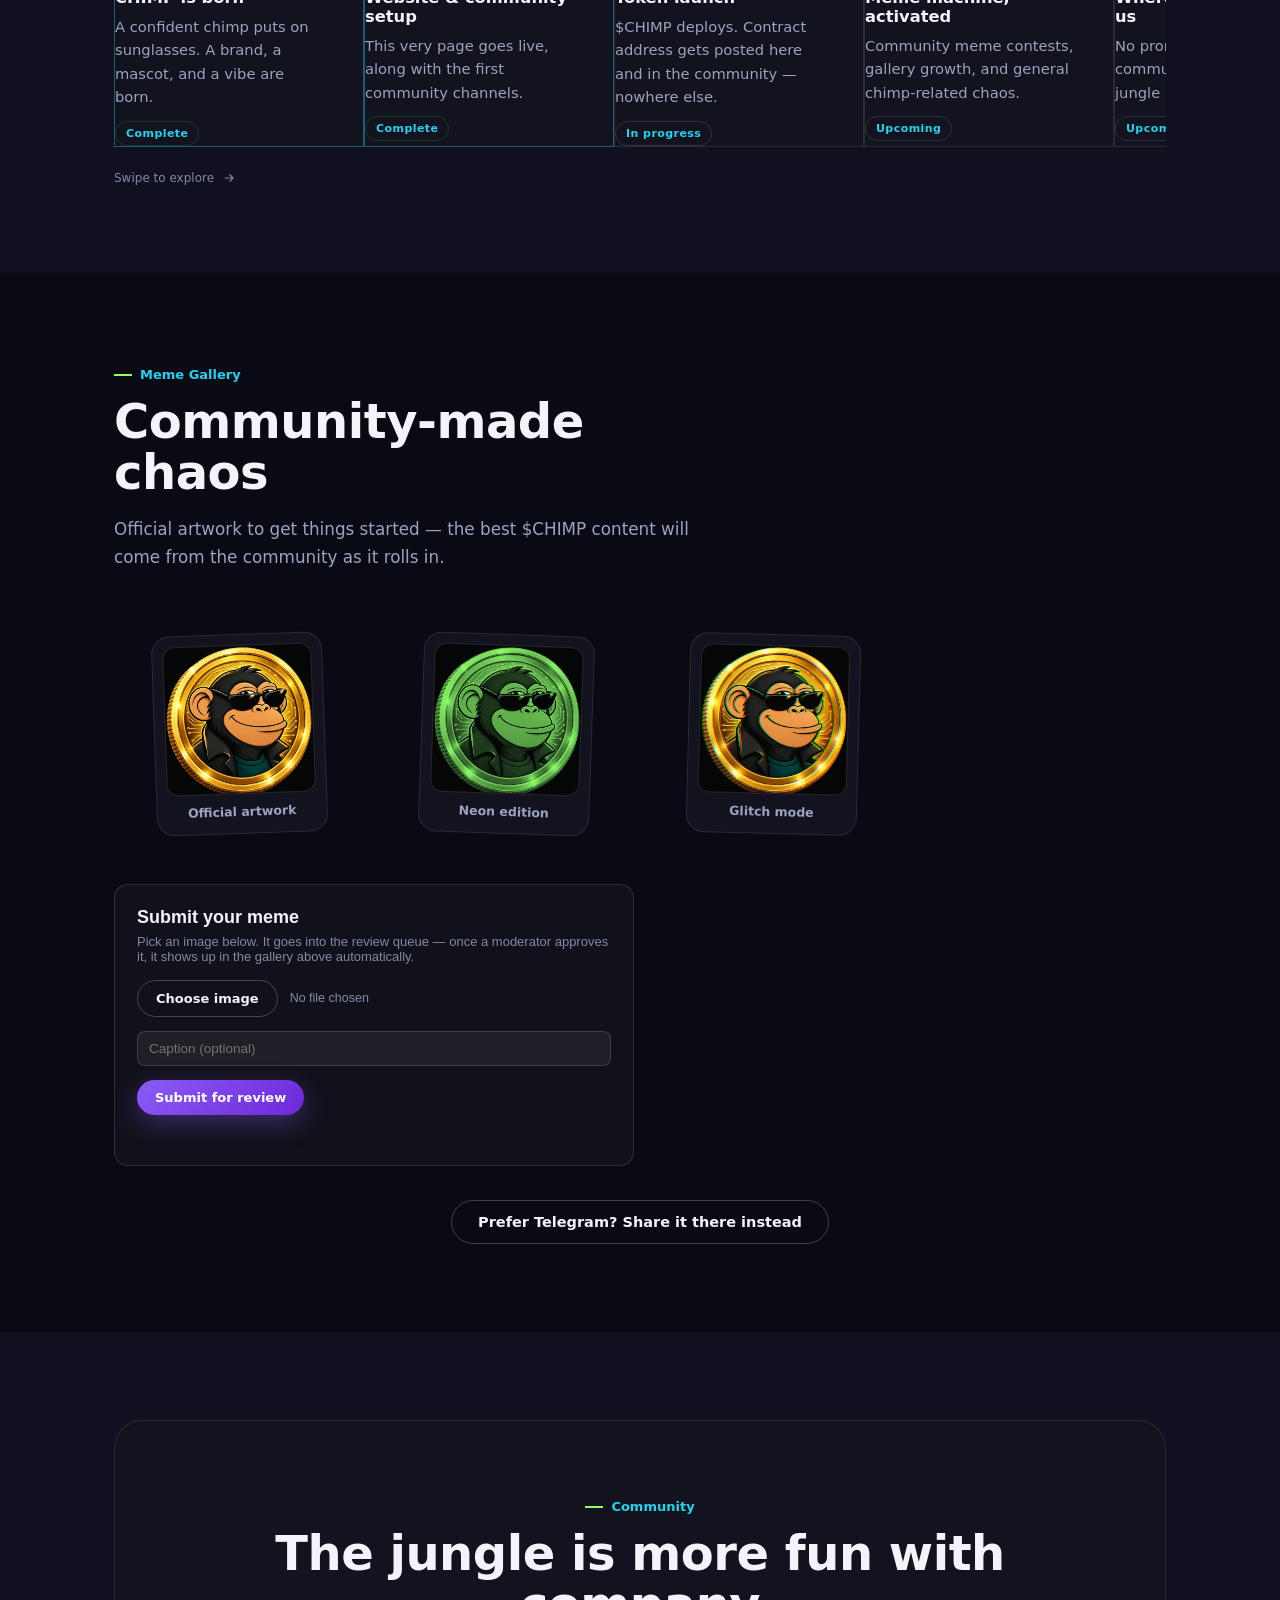
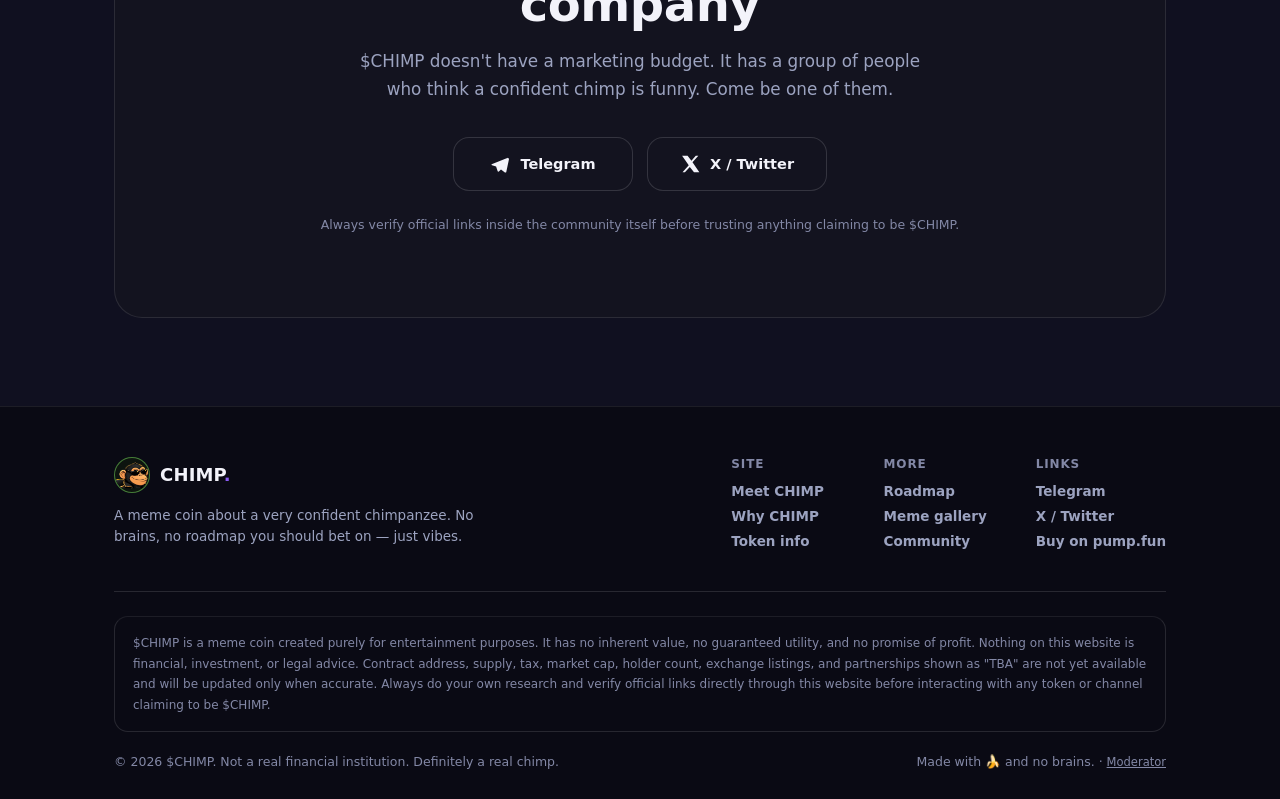
==== commit 3869b849: "Update index.html" ====
--- a/index.html
+++ b/index.html
@@ -9,18 +9,18 @@
 <!-- social preview -->
 <meta property="og:title" content="$CHIMP — No Brains. Just Vibes.">
 <meta property="og:description" content="A confident chimpanzee in sunglasses runs this coin. No brains, no promises — just vibes.">
-<meta property="og:image" content="assets/images/chimp-mascot.webp">
+<meta property="og:image" content="[data-uri]